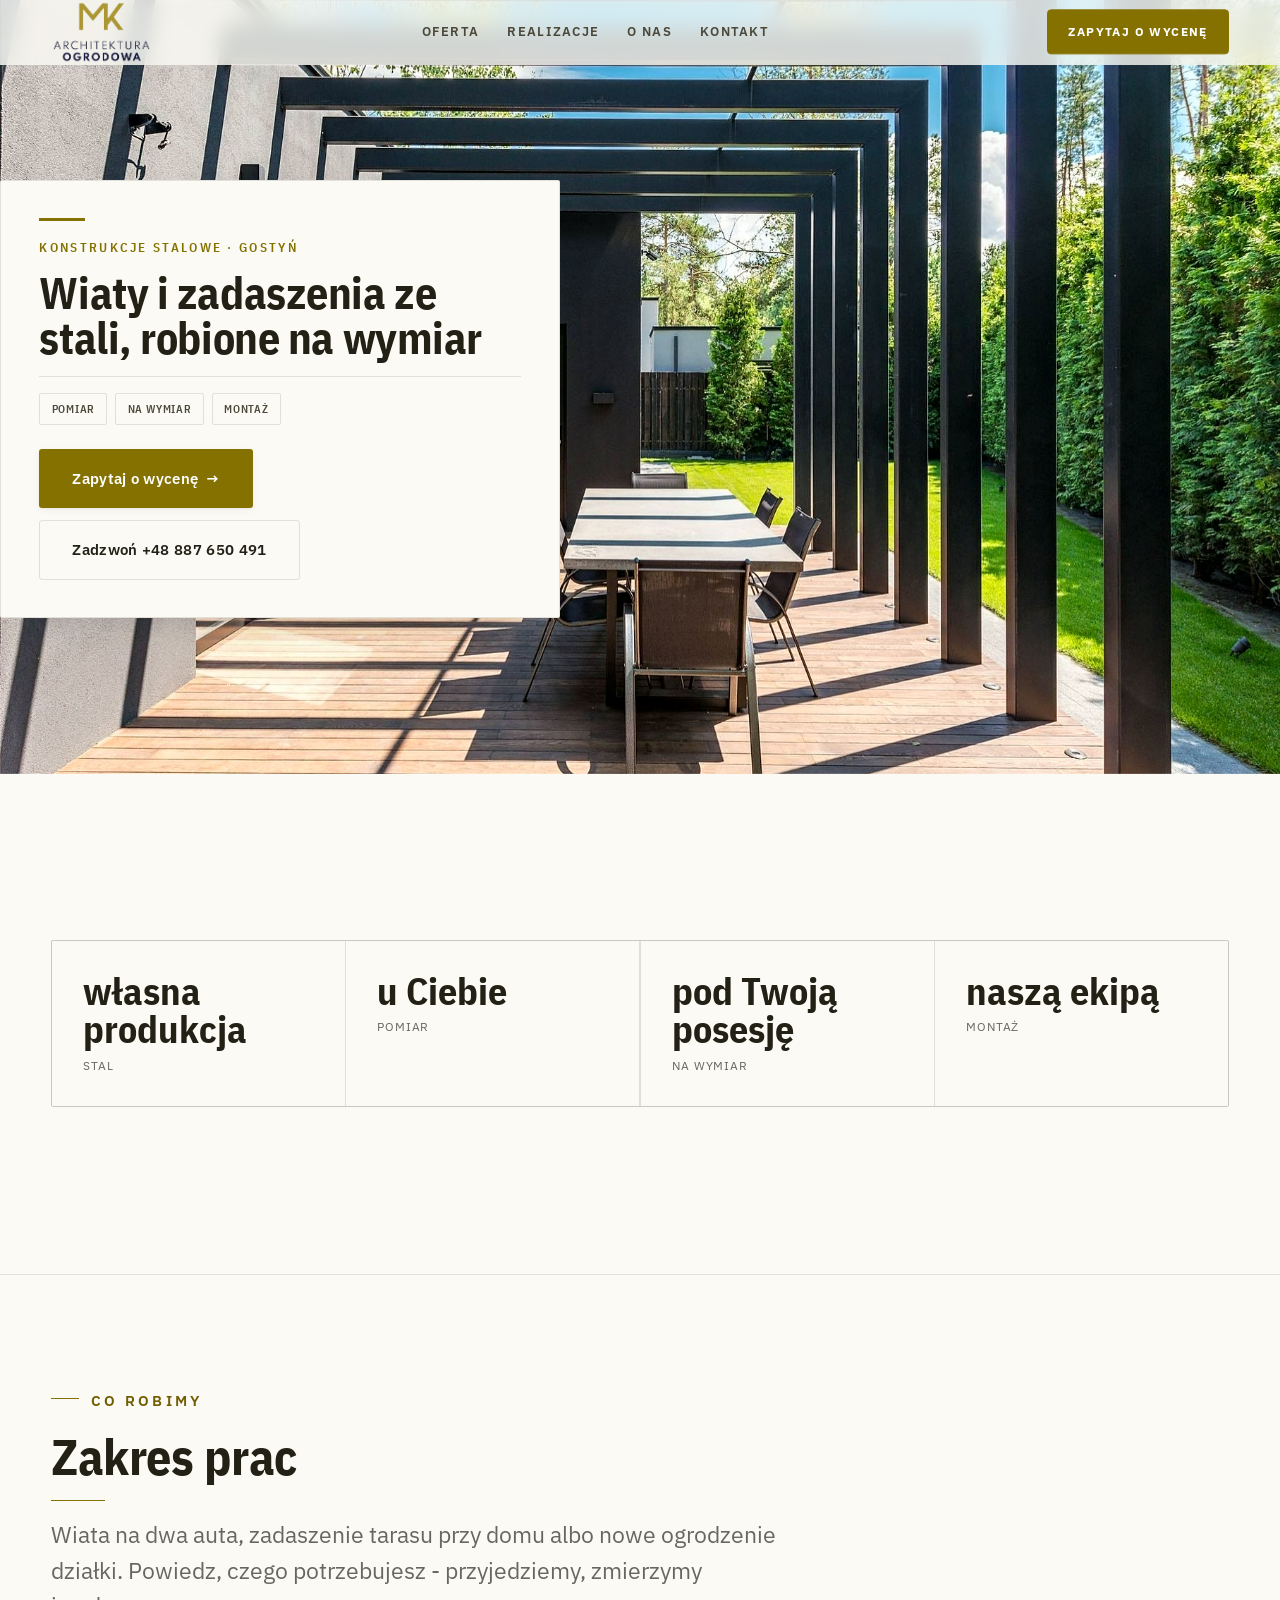
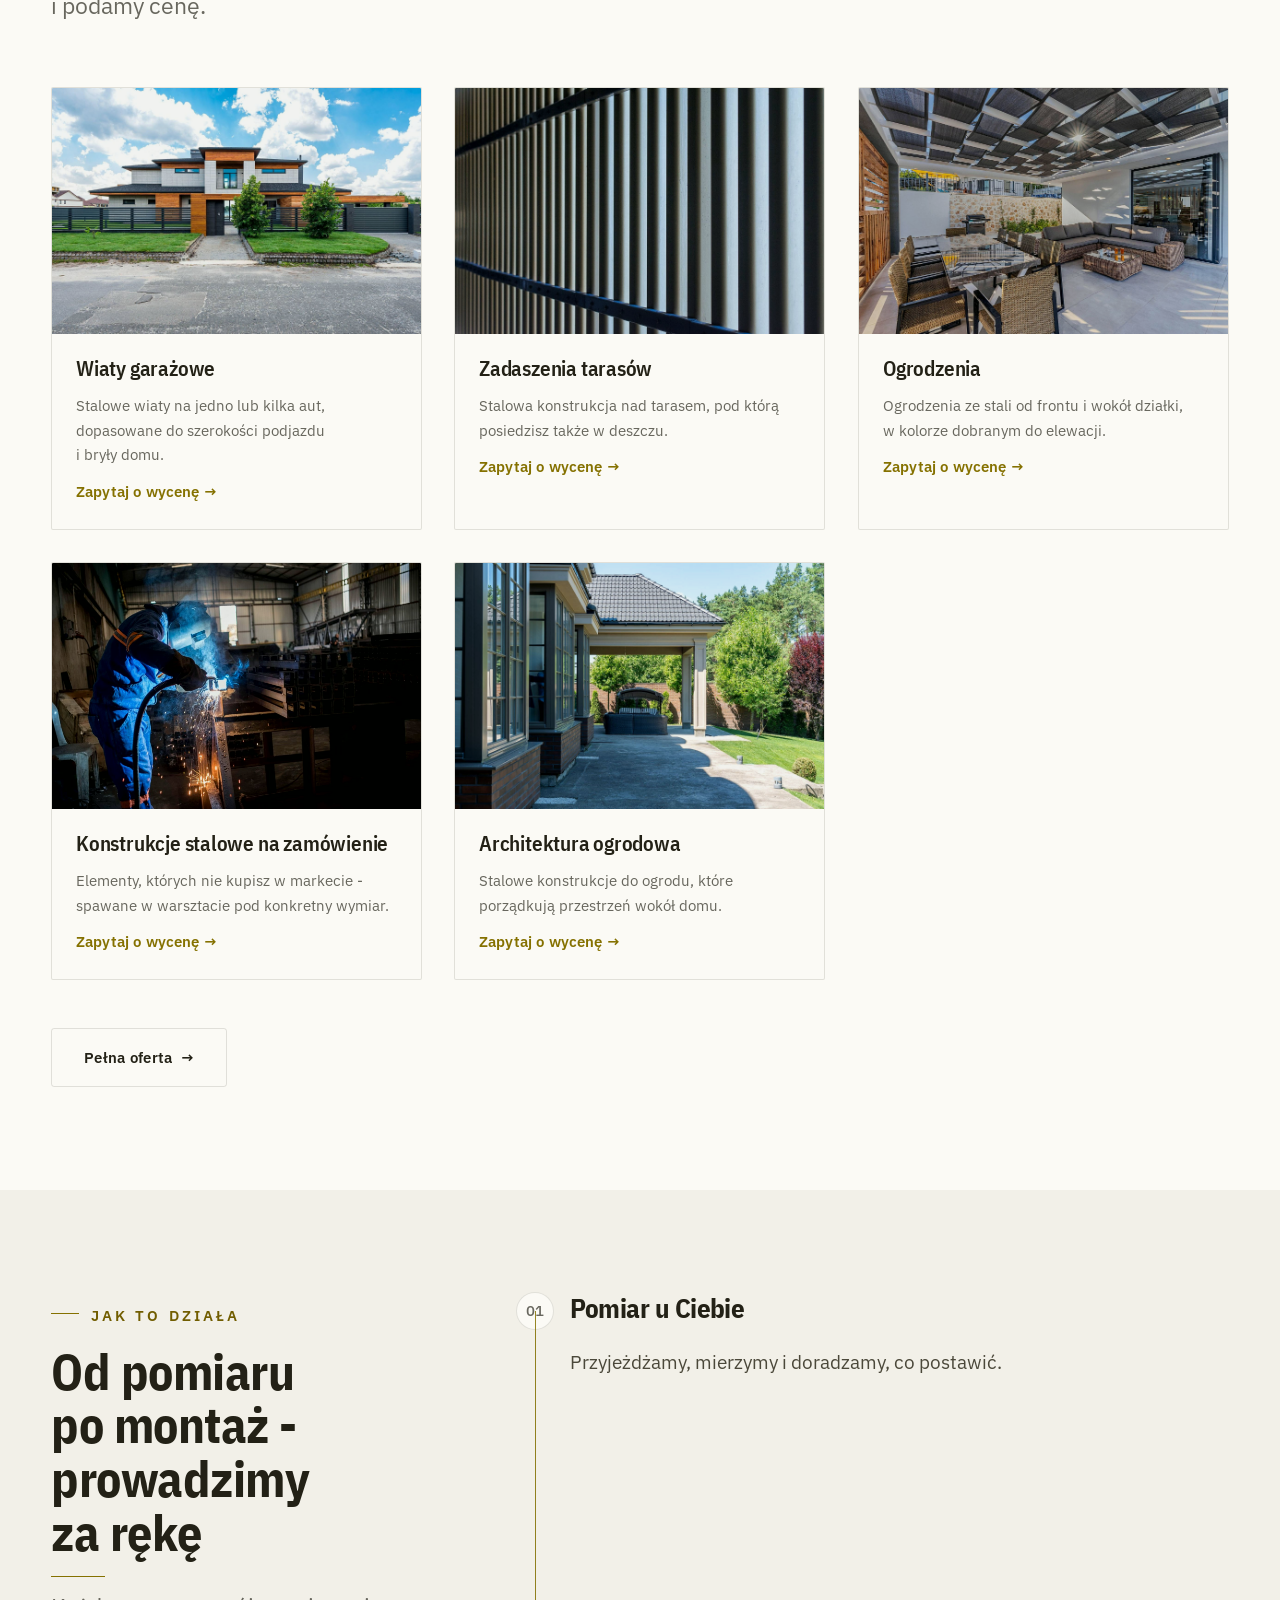
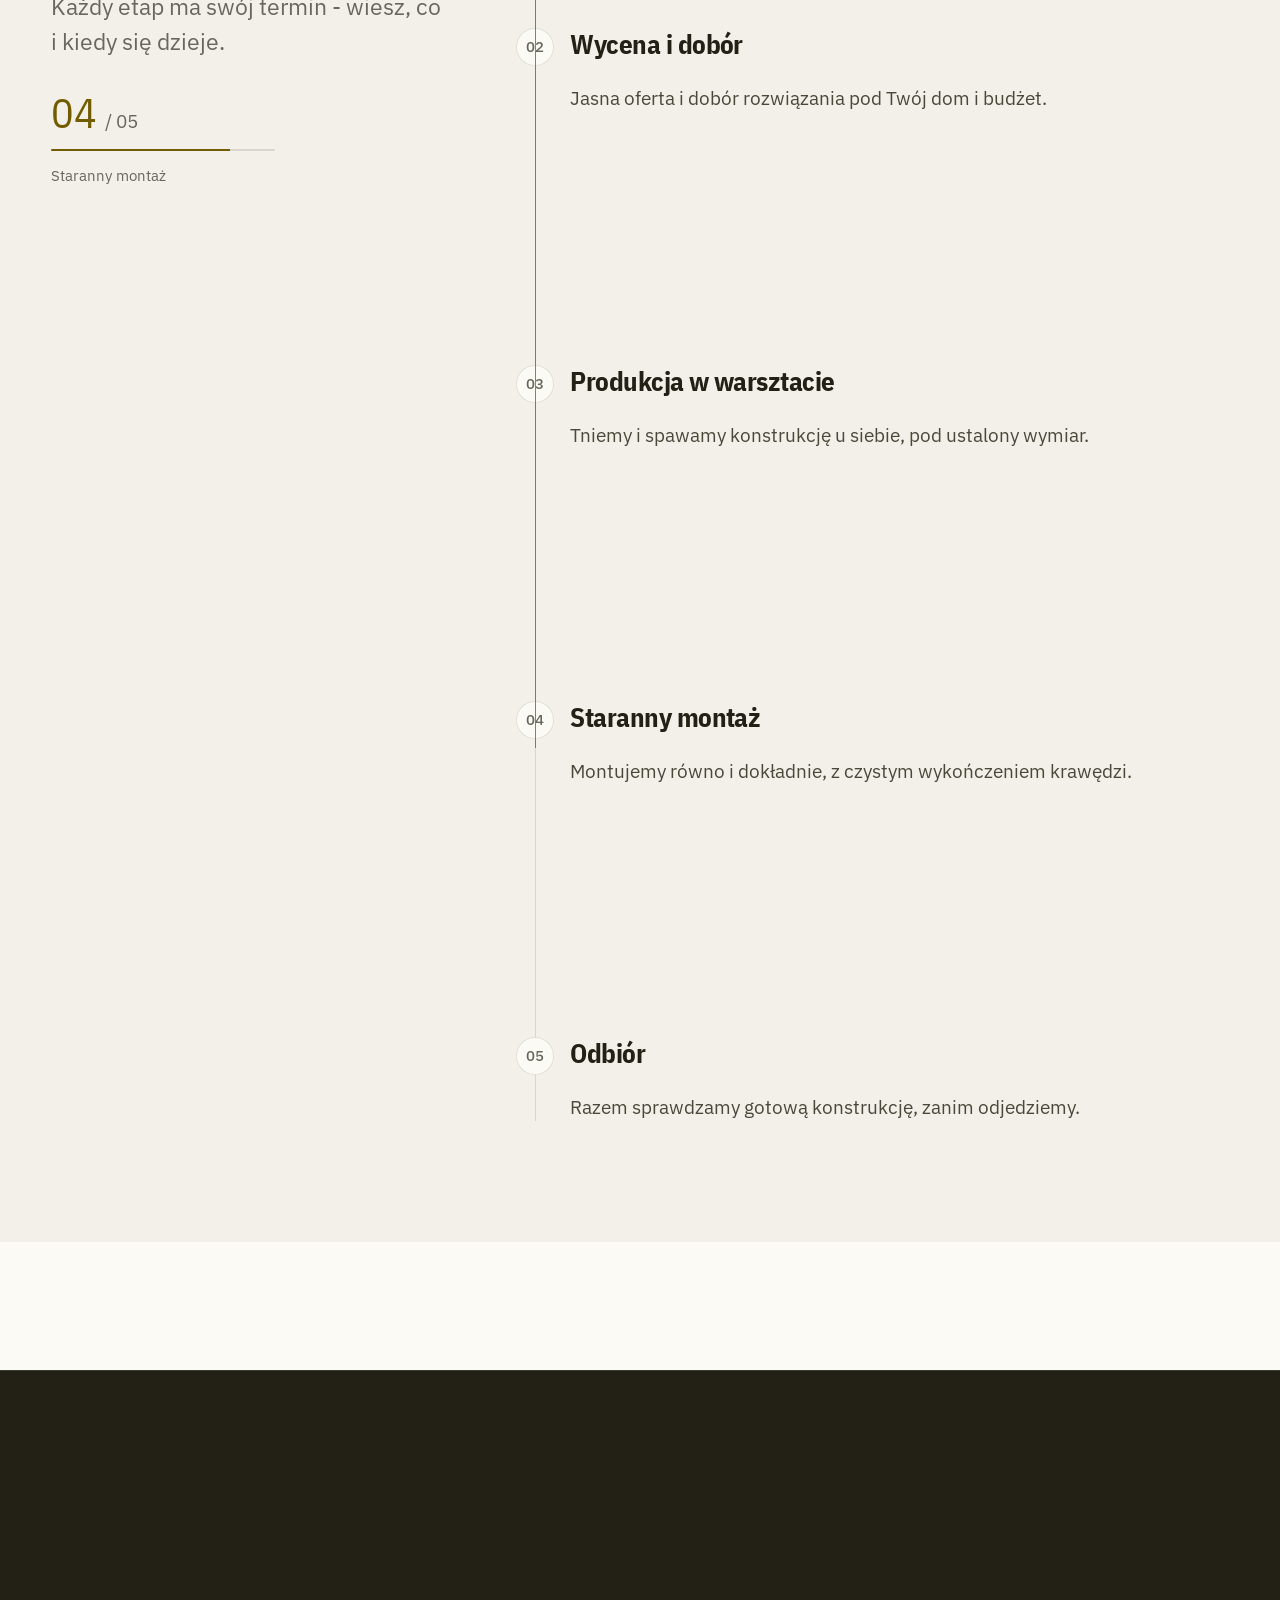
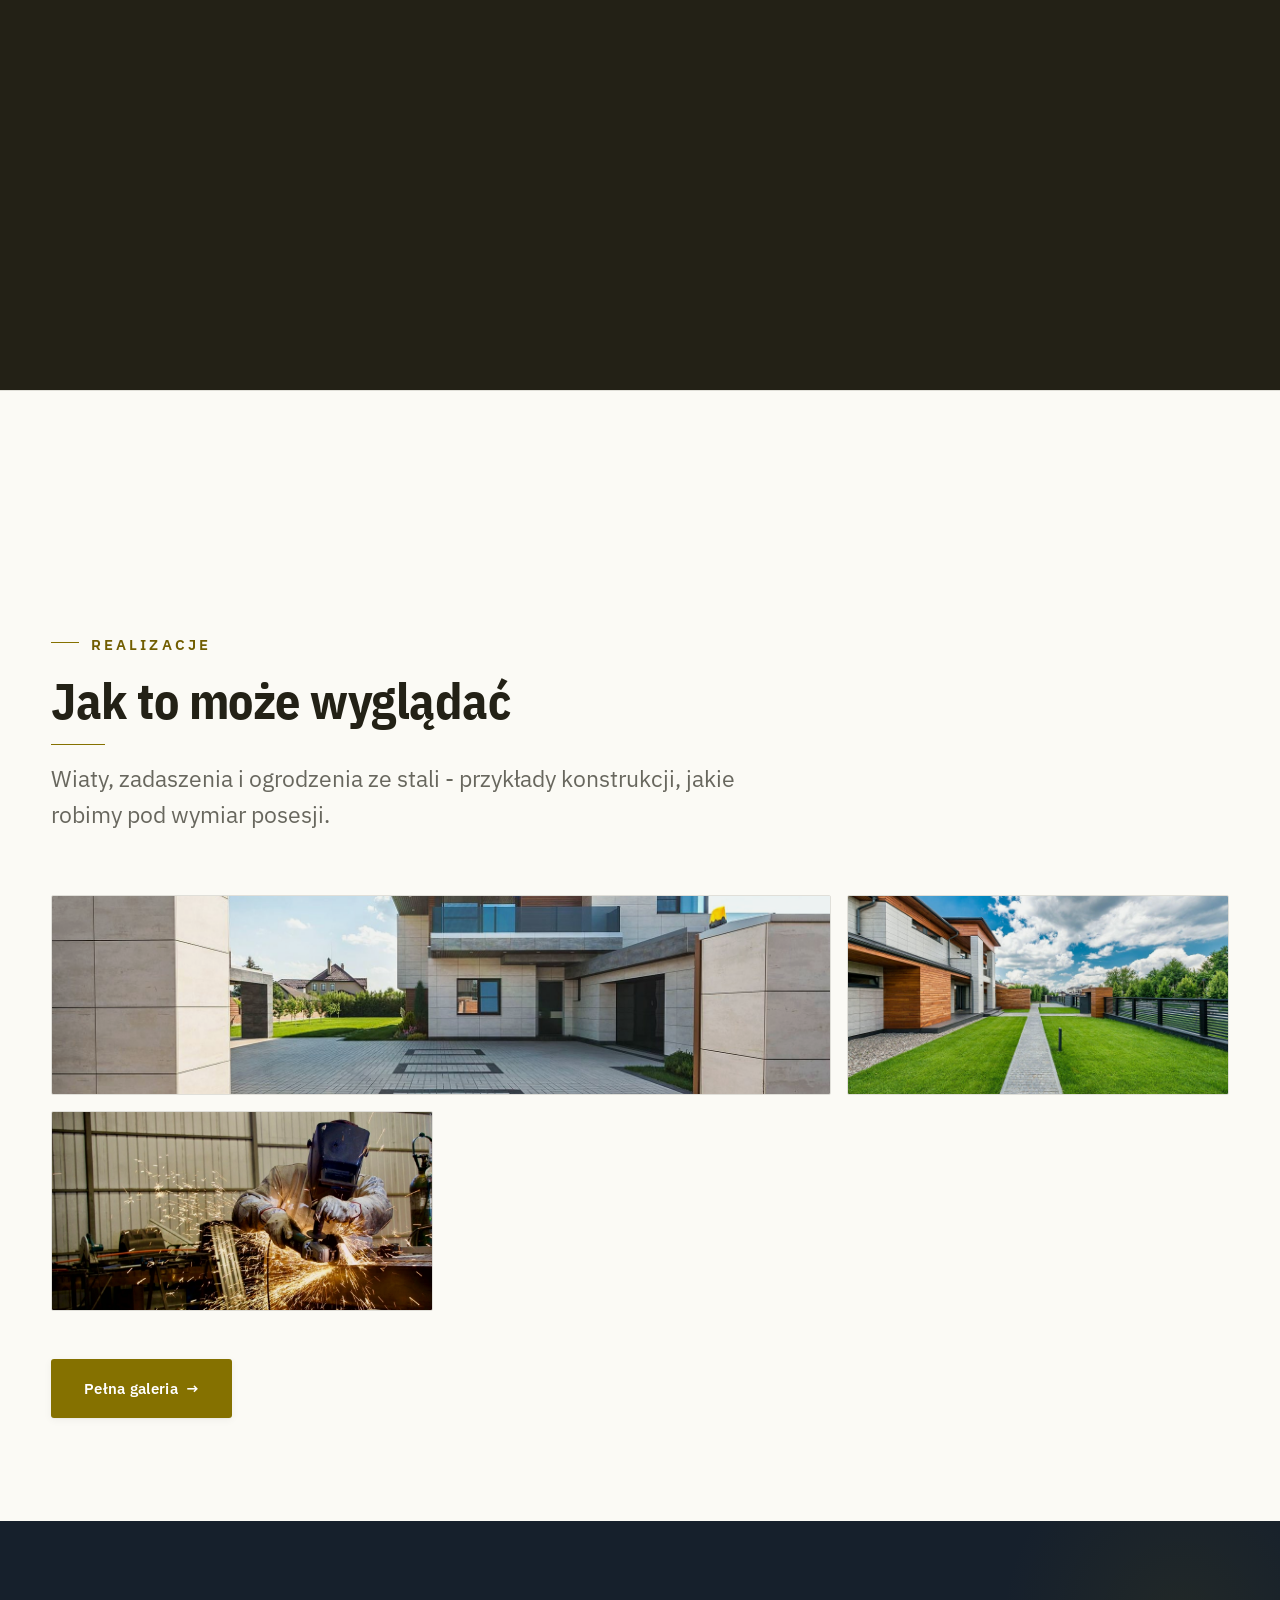
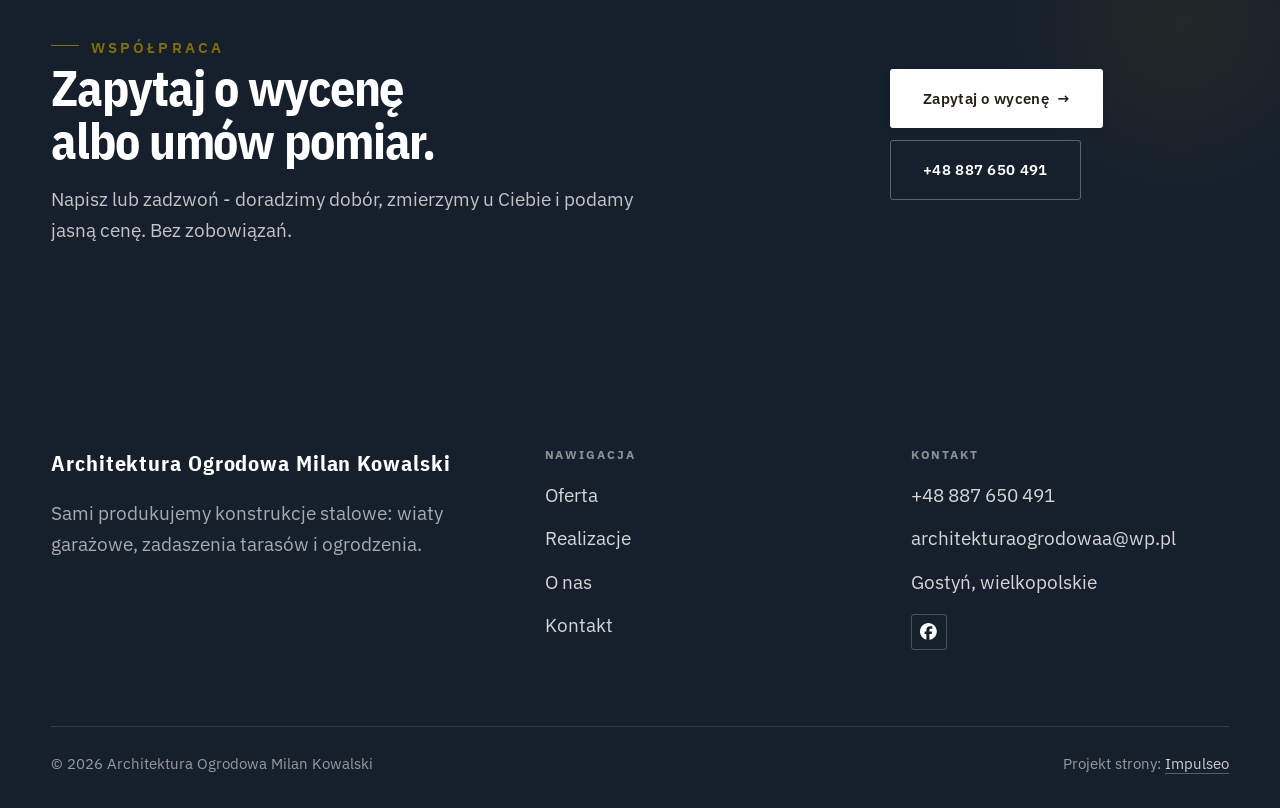
==== index.html @ ded401c3 "Strona demo: architektura-ogrodowa-milan-kowalski" ====
<!DOCTYPE html>
<html lang="pl">
<head>
<meta charset="UTF-8">
<meta name="viewport" content="width=device-width, initial-scale=1.0">
<title>Architektura Ogrodowa Milan Kowalski - wiaty garażowe, zadaszenia tarasów, ogrodzenia · Gostyń</title>
<meta name="description" content="Architektura Ogrodowa Milan Kowalski - produkcja konstrukcji stalowych: wiaty garażowe, zadaszenia tarasów i ogrodzenia. Robione na wymiar we własnym warsztacie. Gostyń i okolice.">
<link rel="canonical" href="https://kris20032.github.io/architektura-ogrodowa-milan-kowalski/">
<meta name="robots" content="noindex, nofollow">
<meta property="og:type" content="website">
<meta property="og:locale" content="pl_PL">
<meta property="og:site_name" content="Architektura Ogrodowa Milan Kowalski">
<meta property="og:title" content="Architektura Ogrodowa Milan Kowalski - wiaty garażowe, zadaszenia tarasów, ogrodzenia · Gostyń">
<meta property="og:description" content="Architektura Ogrodowa Milan Kowalski - produkcja konstrukcji stalowych: wiaty garażowe, zadaszenia tarasów i ogrodzenia. Robione na wymiar we własnym warsztacie. Gostyń i okolice.">
<meta property="og:url" content="https://kris20032.github.io/architektura-ogrodowa-milan-kowalski/">
<meta property="og:image" content="https://kris20032.github.io/architektura-ogrodowa-milan-kowalski/img/og.jpg">
<meta property="og:image:width" content="1200">
<meta property="og:image:height" content="630">
<meta name="twitter:card" content="summary_large_image">
<script type="application/ld+json">{"@context": "https://schema.org", "@type": "LocalBusiness", "name": "Architektura Ogrodowa Milan Kowalski", "url": "https://kris20032.github.io/architektura-ogrodowa-milan-kowalski/", "telephone": "+48887650491", "image": "https://kris20032.github.io/architektura-ogrodowa-milan-kowalski/img/og.jpg", "areaServed": "Gostyń", "sameAs": ["https://www.facebook.com/p/Architektura-ogrodowa-MK-zadaszenia-taras%C3%B3w-wiaty-gara%C5%BCowe-ogrodzenia-100032330966671/"]}</script>
<link rel="preconnect" href="https://fonts.googleapis.com">
<link rel="preconnect" href="https://fonts.gstatic.com" crossorigin>
<link href="https://fonts.googleapis.com/css2?family=IBM+Plex+Sans+Condensed:wght@500;600;700&family=IBM+Plex+Sans:wght@400;500;600&display=swap" rel="stylesheet">
<link rel="stylesheet" href="assets/styles.css?v=fc385e7f">
</head>
<body>

<header class="nav">
  <div class="wrap nav-inner">
    <a class="brand brand-has-logo" href="index.html"><img class="brand-logo" src="img/logo.png" alt="Architektura Ogrodowa Milan Kowalski" width="426" height="271" decoding="async"></a>
    <nav class="nav-links">
      <a href="oferta.html">Oferta</a>
      <a href="realizacje.html">Realizacje</a>
      <a href="o-nas.html">O nas</a>
      <a href="kontakt.html">Kontakt</a>
      <a href="kontakt.html" class="btn btn-accent">Zapytaj o wycenę</a>
    </nav>
    <button class="nav-toggle" aria-label="Menu"><span></span><span></span><span></span></button>
  </div>
</header>

<main>
<section class="hero-dom">
  <img class="hd-bg" src="img/hero.jpg" fetchpriority="high" data-rotate="img/g1.jpg|img/g2.jpg" alt="Architektura Ogrodowa Milan Kowalski" width="1815" height="1255">
  <div class="wrap">
    <div class="hd-panel reveal">
      <span class="hd-tick" aria-hidden="true"></span>
      <span class="hd-kicker">Konstrukcje stalowe · Gostyń</span>
      <h1 class="hd-claim">Wiaty i zadaszenia ze stali, robione na wymiar</h1>
      <ul class="hd-tags"><li>Pomiar</li><li>Na wymiar</li><li>Montaż</li></ul>
      <div class="hd-actions">
        <a href="kontakt.html" class="btn btn-accent">Zapytaj o wycenę <span class="arr">→</span></a>
        <a href="tel:+48887650491" class="btn btn-ghost">Zadzwoń +48 887 650 491</a>
      </div>
      
    </div>
  </div>
</section>
<section class="dom-statband">
  <div class="wrap">
    <div class="dom-stats">
      <div class="dom-stat reveal"><div class="ds-num">własna produkcja</div><div class="ds-lab">Stal</div></div>
      <div class="dom-stat reveal"><div class="ds-num">u Ciebie</div><div class="ds-lab">Pomiar</div></div>
      <div class="dom-stat reveal"><div class="ds-num">pod Twoją posesję</div><div class="ds-lab">Na wymiar</div></div>
      <div class="dom-stat reveal"><div class="ds-num">naszą ekipą</div><div class="ds-lab">Montaż</div></div>
    </div>
  </div>
</section>
<section class="dom-products" id="produkty">
  <div class="wrap">
    <div class="head reveal">
      <span class="eyebrow">Co robimy</span>
      <h2>Zakres prac</h2>
      <p>Wiata na dwa auta, zadaszenie tarasu przy domu albo nowe ogrodzenie działki. Powiedz, czego potrzebujesz - przyjedziemy, zmierzymy i podamy cenę.</p>
    </div>
    <div class="dom-grid">
      <article class="dom-card reveal">
        <figure class="dom-card__img"><img src="img/g3.jpg" alt="Wiaty garażowe" loading="lazy" width="1600" height="1068" decoding="async"></figure>
        <div class="dom-card__body">
          <h3 class="dom-card__name">Wiaty garażowe</h3>
          <p class="dom-card__tag">Stalowe wiaty na jedno lub kilka aut, dopasowane do szerokości podjazdu i bryły domu.</p>
          <a class="dom-card__link" href="kontakt.html">Zapytaj o wycenę <span class="arr">→</span></a>
        </div>
      </article>
      <article class="dom-card reveal">
        <figure class="dom-card__img"><img src="img/g4.jpg" alt="Zadaszenia tarasów" loading="lazy" width="1600" height="1066" decoding="async"></figure>
        <div class="dom-card__body">
          <h3 class="dom-card__name">Zadaszenia tarasów</h3>
          <p class="dom-card__tag">Stalowa konstrukcja nad tarasem, pod którą posiedzisz także w deszczu.</p>
          <a class="dom-card__link" href="kontakt.html">Zapytaj o wycenę <span class="arr">→</span></a>
        </div>
      </article>
      <article class="dom-card reveal">
        <figure class="dom-card__img"><img src="img/g5.jpg" alt="Ogrodzenia" loading="lazy" width="1600" height="1066" decoding="async"></figure>
        <div class="dom-card__body">
          <h3 class="dom-card__name">Ogrodzenia</h3>
          <p class="dom-card__tag">Ogrodzenia ze stali od frontu i wokół działki, w kolorze dobranym do elewacji.</p>
          <a class="dom-card__link" href="kontakt.html">Zapytaj o wycenę <span class="arr">→</span></a>
        </div>
      </article>
      <article class="dom-card reveal">
        <figure class="dom-card__img"><img src="img/g6.jpg" alt="Konstrukcje stalowe na zamówienie" loading="lazy" width="1520" height="966" decoding="async"></figure>
        <div class="dom-card__body">
          <h3 class="dom-card__name">Konstrukcje stalowe na zamówienie</h3>
          <p class="dom-card__tag">Elementy, których nie kupisz w markecie - spawane w warsztacie pod konkretny wymiar.</p>
          <a class="dom-card__link" href="kontakt.html">Zapytaj o wycenę <span class="arr">→</span></a>
        </div>
      </article>
      <article class="dom-card reveal">
        <figure class="dom-card__img"><img src="img/g7.jpg" alt="Architektura ogrodowa" loading="lazy" width="1600" height="1068" decoding="async"></figure>
        <div class="dom-card__body">
          <h3 class="dom-card__name">Architektura ogrodowa</h3>
          <p class="dom-card__tag">Stalowe konstrukcje do ogrodu, które porządkują przestrzeń wokół domu.</p>
          <a class="dom-card__link" href="kontakt.html">Zapytaj o wycenę <span class="arr">→</span></a>
        </div>
      </article>
    </div>
    <div style="margin-top:var(--space-7)" class="reveal"><a href="oferta.html" class="btn btn-ghost">Pełna oferta <span class="arr">→</span></a></div>
  </div>
</section>
<section class="proces proces-os dom">
  <div class="wrap proc-grid">
    <div class="proc-side">
      <div class="head reveal">
        <span class="eyebrow">Jak to działa</span>
        <h2>Od pomiaru po montaż - prowadzimy za rękę</h2>
        <p>Każdy etap ma swój termin - wiesz, co i kiedy się dzieje.</p>
      </div>
      <div class="proc-count" aria-hidden="true"><span class="pc-cur">01</span><span class="pc-all">/ 05</span></div>
      <div class="proc-bar" aria-hidden="true"><i></i></div>
      <p class="proc-now" aria-hidden="true">Pomiar u Ciebie</p>
    </div>
    <ol class="proces-line">
      <li class="reveal"><span class="pno">01</span><h3>Pomiar u Ciebie</h3><p>Przyjeżdżamy, mierzymy i doradzamy, co postawić.</p></li>
      <li class="reveal"><span class="pno">02</span><h3>Wycena i dobór</h3><p>Jasna oferta i dobór rozwiązania pod Twój dom i budżet.</p></li>
      <li class="reveal"><span class="pno">03</span><h3>Produkcja w warsztacie</h3><p>Tniemy i spawamy konstrukcję u siebie, pod ustalony wymiar.</p></li>
      <li class="reveal"><span class="pno">04</span><h3>Staranny montaż</h3><p>Montujemy równo i dokładnie, z czystym wykończeniem krawędzi.</p></li>
      <li class="reveal"><span class="pno">05</span><h3>Odbiór</h3><p>Razem sprawdzamy gotową konstrukcję, zanim odjedziemy.</p></li>
    </ol>
  </div>
</section>
<section class="stopklatka" aria-hidden="true">
  <div class="stk-bg" style="background-image:url(img/g8.jpg)"></div>
</section>
<section>
  <div class="wrap">
    <div class="head reveal">
      <span class="eyebrow">Realizacje</span>
      <h2>Jak to może wyglądać</h2>
      <p>Wiaty, zadaszenia i ogrodzenia ze stali - przykłady konstrukcji, jakie robimy pod wymiar posesji.</p>
    </div>
    <div class="gallery">
      <div class="tile t-two3 reveal"><img src="img/g9.jpg" alt="Architektura Ogrodowa Milan Kowalski" loading="lazy" width="1600" height="1068" decoding="async"></div>
      <div class="tile t-third reveal"><img src="img/g10.jpg" alt="Architektura Ogrodowa Milan Kowalski" loading="lazy" width="1600" height="1068" decoding="async"></div>
      <div class="tile t-third reveal"><img src="img/about.jpg" alt="Architektura Ogrodowa Milan Kowalski" loading="lazy" width="1210" height="976" decoding="async"></div>
    </div>
    <div style="margin-top:var(--space-7)" class="reveal"><a href="realizacje.html" class="btn btn-accent">Pełna galeria <span class="arr">→</span></a></div>
  </div>
</section>
<section class="cta">
  <div class="wrap">
    <div class="reveal">
      <span class="eyebrow">Współpraca</span>
      <h2>Zapytaj o wycenę albo umów pomiar.</h2>
      <p>Napisz lub zadzwoń - doradzimy dobór, zmierzymy u Ciebie i podamy jasną cenę. Bez zobowiązań.</p>
    </div>
    <div class="cta-actions reveal">
      <a href="kontakt.html" class="btn btn-light">Zapytaj o wycenę <span class="arr">→</span></a>
      <a href="tel:+48887650491" class="btn btn-ghost btn-ghost-cta">+48 887 650 491</a>
    </div>
  </div>
</section>
</main>

<footer>
  <div class="wrap">
    <div class="foot-grid">
      <div class="foot-brand">
        <div class="name">Architektura Ogrodowa Milan Kowalski</div>
        <p>Sami produkujemy konstrukcje stalowe: wiaty garażowe, zadaszenia tarasów i ogrodzenia.</p>
      </div>
      <div class="foot-col">
        <h4>Nawigacja</h4>
        <a href="oferta.html">Oferta</a>
        <a href="realizacje.html">Realizacje</a>
        <a href="o-nas.html">O nas</a>
        <a href="kontakt.html">Kontakt</a>
      </div>
      <div class="foot-col">
        <h4>Kontakt</h4>
        <a href="tel:+48887650491">+48 887 650 491</a>
        <a href="mailto:architekturaogrodowaa@wp.pl">architekturaogrodowaa@wp.pl</a>
        <p>Gostyń, wielkopolskie</p>
      <div class="foot-soc">
        <a class="soc" href="https://www.facebook.com/p/Architektura-ogrodowa-MK-zadaszenia-taras%C3%B3w-wiaty-gara%C5%BCowe-ogrodzenia-100032330966671/" target="_blank" rel="noopener" aria-label="Facebook - Architektura Ogrodowa Milan Kowalski"><svg viewBox="0 0 24 24" aria-hidden="true" focusable="false"><path d="M9.101 23.691v-7.98H6.627v-3.667h2.474v-1.58c0-4.085 1.848-5.978 5.858-5.978.401 0 .955.042 1.468.103a8.68 8.68 0 0 1 1.141.195v3.325a8.623 8.623 0 0 0-.653-.036 26.805 26.805 0 0 0-.733-.009c-.707 0-1.259.096-1.675.309a1.686 1.686 0 0 0-.679.622c-.258.42-.374.995-.374 1.752v1.297h3.919l-.386 2.103-.287 1.564h-3.246v8.245C19.396 23.238 24 18.179 24 12.044c0-6.627-5.373-12-12-12s-12 5.373-12 12c0 5.628 3.874 10.35 9.101 11.647Z" fill="currentColor"/></svg></a>
      </div>
      </div>
    </div>
    <div class="foot-bot">
      <span>© 2026 Architektura Ogrodowa Milan Kowalski</span>
      <span>Projekt strony: <a class="foot-credit" href="https://impulseo.pl" target="_blank" rel="noopener">Impulseo</a></span>
    </div>
  </div>
</footer>
<div class="sticky-reserve"><a class="sr-book" href="kontakt.html">Zapytaj o wycenę</a><a class="sr-call" href="tel:+48887650491" aria-label="Zadzwoń"><svg class="ico-tel" width="16" height="16" viewBox="0 0 24 24" fill="none" aria-hidden="true"><path d="M6.6 10.8a15.5 15.5 0 0 0 6.6 6.6l2.2-2.2a1 1 0 0 1 1-.24 11.4 11.4 0 0 0 3.6.58 1 1 0 0 1 1 1V20a1 1 0 0 1-1 1A17 17 0 0 1 3 4a1 1 0 0 1 1-1h3.5a1 1 0 0 1 1 1c0 1.25.2 2.46.58 3.6a1 1 0 0 1-.25 1l-2.23 2.2Z" fill="currentColor"/></svg></a></div>
<div class="demo-wazne" data-do="2026-11-03" data-cykl="3" hidden><svg class="dw-ico" width="13" height="13" viewBox="0 0 24 24" fill="none" aria-hidden="true"><circle cx="12" cy="12" r="8.6" stroke="currentColor" stroke-width="1.8"/><path d="M12 7.2V12l3.3 2" stroke="currentColor" stroke-width="1.8" stroke-linecap="round"/></svg><span class="dw-txt"></span></div>

<script src="assets/main.js"></script>
</body>
</html>
---- assets/styles.css ----
/* ============================================================
   STOLBASZ — premium, architektoniczny B2B fit-out
   Jasna paleta, zero brązu. System wg premium-web-craft.
   Projekt strony: Impulseo (impulseo.pl)
   ============================================================ */

:root{
  /* PALETA — jasna, architektoniczna, chłodna */
  --paper:#F4F7FA;          /* główne tło */
  --paper-2:#E7EDF3;        /* sekcje alternatywne (chłodny jasny szary) */
  --paper-3:#E7EDF3;        /* delikatne wypełnienia */
  --ink:#16202C;            /* tekst główny — chłodny grafit */
  --ink-soft:#3A4654;       /* nagłówki drugorzędne */
  --muted:#5C6672;          /* tekst poboczny */
  --line:rgba(22,32,44,.12);/* hairline */
  --accent:#235E96;         /* stonowany petrol-slate — jedyny akcent */
  --accent-d:#1A4A78;
  --accent-soft:rgba(35,94,150,.10);
  --dark:#16202C;           /* sekcje ciemne (stopka/CTA) */

  /* HOVER ZDJĘĆ — JEDEN standard dla całego silnika (decyzja K. 04.08.2026, artefakt z wariantami).
     AKTUALNE (K.+Szymon 09.08.2026, wybór z artefaktu 6 wariantów): zoom 1.05 przy 1.4s -
     przy tak długim czasie mocniejszy kadr NIE skacze, tylko „oddycha". Poprzedni standard
     (1.02 / .55s z 04.08) odbierany jako dynamiczny i szybki.
     Spoczynek lekko przygaszony, ale TYLKO tam, gdzie jest mysz (@media hover:hover) —
     na telefonie zdjęcia zostają w pełnej jasności. */
  --img-zoom:1.05;                   /* K.+Szymon 09.08: wariant F z artefaktu porównawczego */
  --img-rest:brightness(.95) saturate(.99);
  --img-hot:brightness(1.06) saturate(1.05);
  --img-dur:1.4s;                    /* K.+Szymon 09.08 (wariant F): powoli = elegancko */
  --img-ease:cubic-bezier(.16,.84,.44,1);  /* miękki ogon, efekt „oddychania" */

  /* ODSTĘPY — skala 4/8 */
  --space-1:4px; --space-2:8px; --space-3:12px; --space-4:16px; --space-5:24px;
  --space-6:32px; --space-7:48px; --space-8:64px; --space-9:96px; --space-10:128px;

  /* TYPOGRAFIA — fluid clamp() (skala podbita 16.07.2026: większe, czytelniejsze litery — uwaga Adama) */
  --text-sm:clamp(.9rem,.87rem + .12vw,1rem);
  --text-base:clamp(1.08rem,1.04rem + .18vw,1.2rem);
  --text-lg:clamp(1.24rem,1.15rem + .34vw,1.44rem);
  --text-h3:clamp(1.34rem,1.22rem + .55vw,1.66rem);
  --text-h2:clamp(2.1rem,1.66rem + 2.1vw,3.1rem);
  --text-h1:clamp(2.9rem,2.1rem + 4vw,5.1rem);

  /* PROMIENIE — architektoniczne, raczej ostre */
  --r-sm:3px; --r-md:6px; --r-lg:10px;

  /* RUCH */
  --ease:cubic-bezier(.25,.46,.45,.94); --dur:.24s;

  /* CIENIE — miękkie, warstwowe */
  --sh-sm:0 1px 2px rgba(16,24,32,.04), 0 2px 8px rgba(16,24,32,.05);
  --sh-md:0 2px 6px rgba(16,24,32,.05), 0 12px 28px -8px rgba(16,24,32,.12);
  --sh-lg:0 6px 14px rgba(16,24,32,.07), 0 26px 56px -18px rgba(16,24,32,.22);

  --hairline:1px solid var(--line);

  --font-display:'IBM Plex Sans Condensed','IBM Plex Sans',sans-serif;
  --font-body:'IBM Plex Sans',sans-serif;
}

*{box-sizing:border-box;margin:0;padding:0}
html{scroll-behavior:smooth}
body{
  font-family:var(--font-body);
  font-size:var(--text-base);
  line-height:1.65;
  color:var(--ink);
  background:var(--paper);
  -webkit-font-smoothing:antialiased;
  text-rendering:optimizeLegibility;
}
img{max-width:100%;height:auto;display:block}  /* height:auto = width/height z atrybutów trzyma proporcje (TOP#12) */
a{color:inherit;text-decoration:none}

.wrap{width:min(92%,1180px);margin-inline:auto}
section{padding-block:clamp(52px,6.5vw,96px)}

h1,h2,h3{font-family:var(--font-display);font-weight:700;line-height:1.08;letter-spacing:-.02em;color:var(--ink)}
h1{font-size:var(--text-h1);letter-spacing:-.035em}
h2{font-size:var(--text-h2);letter-spacing:-.025em}
h3{font-size:var(--text-h3)}
/* MIARA — długość wiersza. WCAG 2.2 SC 1.4.8: max 80 znaków; Butterick: 45–90.
   68ch daje realnie 72–78 znaków polskiego tekstu, czyli z zapasem pod granicą.
   Wcześniej limit miał TYLKO <p> — <li>, <blockquote> i <dd> nie miały żadnego,
   i to jedyny powód, dla którego 23 bloki na dwóch oddanych stronach jadą po
   83–106 znaków w wierszu (pomiar 07.08.2026, bramka `miara`).
   ⚠️ Listy i definicje ograniczamy TYLKO bez klasy: `ul`/`ol` z klasą to u nas
   układ (siatki kafli, menu), a nie tekst ciągły — tam miarę wyznacza układ. */
/* 60ch, nie 68ch (K. 10.08): po zmianie fontów na węższe kroje (DM Sans i spółka)
   w 68ch mieściło się ~90 znaków - bramka pikselowa słusznie zgłaszała przekroczenie
   granicy 80. Pomiar na żywej przeglądarce: 60ch = 90 znaków, 53ch = ~78 znaków, czyli normę WCAG 1.4.8. */
:root{ --miara:53ch }
p{max-width:min(100%,var(--miara))}
blockquote,
ul:not([class])>li, ol:not([class])>li,
dl:not([class])>dd{max-width:min(100%,var(--miara))}

/* ⚠️ Świadomie BEZ wyjątku `.tile p,.card p,.svc p{max-width:none}`, choć nasuwa się sam:
   te akapity BYŁY już ograniczone (stare `p{max-width:65ch}`), więc „wyjątek" nie odblokowałby
   niczego nowego — tylko ROZLUŹNIŁ stan sprzed zmiany na wszystkich demach naraz.
   `figcaption` żadna z reguł wyżej nie dotyczy, więc też nie potrzebuje zwolnienia. */

/* ŁAMANIE. `balance` wyrównuje długości wierszy w nagłówku, `pretty` pilnuje ostatniego
   wiersza akapitu, żeby nie został w nim jeden wyraz. Obsługiwane od Chrome 117 /
   Safari 17.5; starsze przeglądarki po prostu ignorują tę własność.
   `text-wrap:pretty` nie występowało dotąd ANI RAZ w silniku ani w repo klientów. */
h1,h2,h3,.lead,.lede{text-wrap:balance}
p,li,blockquote,dd{text-wrap:pretty}

.eyebrow{
  font-family:var(--font-body);
  font-size:var(--text-sm);
  font-weight:600;
  letter-spacing:.18em;
  text-transform:uppercase;
  color:var(--accent);
  display:inline-flex;align-items:center;gap:var(--space-3);
}
/* flex:none + margin-top = kreska trzyma się PIERWSZEJ linii. Wcześniej align-items:center
   centrowało ją względem całego bloku i przy zawinięciu (długi kicker typu
   „…WNĘTRZ · LESZNO · OD 2019") druga linia lądowała z brzydkim wcięciem. */
.eyebrow{align-items:flex-start}
.eyebrow>*,.eyebrow{text-wrap:balance}   /* dlugi kicker lamal sie na sierote typu samo „2019" w drugiej linii */
.eyebrow::before{content:"";width:28px;height:1px;background:var(--accent);display:inline-block;flex:none;margin-top:.62em}

.muted{color:var(--muted)}
.lead{font-size:var(--text-lg);line-height:1.55;color:var(--ink-soft);max-width:50ch}

/* ---------- BUTTONS ---------- */
.btn{
  display:inline-flex;align-items:center;gap:var(--space-2);
  font-weight:600;font-size:var(--text-sm);letter-spacing:.02em;
  padding:var(--space-4) var(--space-6);
  border-radius:var(--r-sm);
  transition:transform var(--dur) var(--ease),box-shadow var(--dur) var(--ease),background var(--dur) var(--ease);
  cursor:pointer;border:1px solid transparent;
}
.btn-accent{background:var(--accent);color:#fff;box-shadow:var(--sh-sm)}
.btn-accent:hover{background:var(--accent-d);transform:translateY(-2px);box-shadow:var(--sh-md)}
.btn-accent:active{transform:translateY(0);box-shadow:var(--sh-sm)}
.btn-ghost{background:transparent;color:var(--ink);border-color:var(--line)}
.btn-ghost:hover{border-color:var(--accent);color:var(--accent);transform:translateY(-2px)}
.btn-light{background:#fff;color:var(--ink);box-shadow:var(--sh-sm)}
.btn-light:hover{transform:translateY(-2px);box-shadow:var(--sh-md)}
.btn .arr{transition:transform var(--dur) var(--ease)}
.btn:hover .arr{transform:translateX(4px)}

/* ---------- NAV ---------- */
.nav{
  position:sticky;top:0;z-index:50;
  background:color-mix(in srgb,var(--paper) 88%,transparent);
  backdrop-filter:saturate(140%) blur(10px);
  border-bottom:var(--hairline);
}
.nav-inner{display:flex;align-items:center;justify-content:space-between;gap:var(--space-5);height:72px}
/* ANTY-NACHODZENIE (K. 05.08.2026): długa nazwa firmy + przycisk z pełnym numerem nie mieściły się w pasku
   i flex ściskał linki PONIŻEJ ich treści - "Kontakt" wchodził na ramkę "Zadzwoń +48 ...". Teraz ustępuje
   nazwa marki (skrót wielokropkiem), a menu i przycisk nigdy się nie kurczą ani nie zachodzą na siebie. */
.brand{display:flex;flex-direction:column;line-height:1;min-width:0;flex:0 1 auto}
.brand .name{font-family:var(--font-display);font-weight:800;font-size:1.35rem;letter-spacing:.04em;white-space:nowrap;overflow:hidden;text-overflow:ellipsis}
.brand .sub{font-size:.62rem;letter-spacing:.34em;text-transform:uppercase;color:var(--muted);margin-top:5px;white-space:nowrap;overflow:hidden;text-overflow:ellipsis}
.nav-links{display:flex;align-items:center;gap:var(--space-6);flex:0 0 auto}
.nav-links a{font-size:var(--text-sm);font-weight:500;color:var(--ink-soft);position:relative;padding-block:4px;white-space:nowrap;transition:color var(--dur) var(--ease)}
.nav-links a::after{content:"";position:absolute;left:0;bottom:0;width:0;height:1.5px;background:var(--accent);transition:width var(--dur) var(--ease)}
.nav-links a:hover,.nav-links a.active{color:var(--ink)}
.nav-links a:hover::after,.nav-links a.active::after{width:100%}
.nav-links .btn{padding:var(--space-2) var(--space-5)}
/* przyciski w nav: właściwy kolor (przebij .nav-links a) + bez podkreślenia */
.nav-links a.btn-accent{color:#fff}
.nav-links a.btn-ghost,.nav-links a.btn-light{color:var(--ink)}
/* CTA w pasku: NIE podkreślenie spod linków menu, ale ten sam przelatujący błysk,
   co na wszystkich innych przyciskach (zgłoszenie K. 13.08.2026 - „na hero jest efekt
   światła przechodzącego przez przycisk, na navbarze go nie ma, a mają być identyczne").
   Reguła `.nav-links a::after` jest silniejsza od `.btn::after`, więc trzeba jej
   geometrię wyzerować i wpisać połysk z nazwy - samo `display:none` gasiło efekt. */
.nav-links a.btn::after{
  display:block;content:"";position:absolute;inset:0;z-index:-1;pointer-events:none;
  width:auto;height:auto;border-radius:inherit;   /* kasuje geometrię podkreślenia (width:0;height:1.5px) */
  background:linear-gradient(100deg,transparent 32%,rgba(255,255,255,.20) 50%,transparent 68%);
  translate:-120% 0}
@media (prefers-reduced-motion:no-preference){
  .nav-links a.btn:hover::after{translate:120% 0;transition:translate .75s var(--mt-ease,cubic-bezier(.16,.84,.44,1))}
}
.nav-toggle{display:none;background:none;border:none;cursor:pointer;flex-direction:column;gap:5px;padding:8px}
.nav-toggle span{width:24px;height:2px;background:var(--ink);transition:var(--dur)}
/* Ciasny zakres MIĘDZY menu mobilnym a pełnym pulpitem: zbijamy odstępy i nazwę marki,
   żeby wszystko zmieściło się naturalnie, zanim w ogóle dojdzie do skracania wielokropkiem. */
@media(max-width:1280px) and (min-width:921px){
  .nav-links{gap:var(--space-4)}
  .nav-links .btn{padding:var(--space-2) var(--space-4)}
  .brand .name{font-size:1.15rem}
}

/* ---------- HERO (split) ---------- */
.hero{position:relative;overflow:hidden;border-bottom:var(--hairline)}
.hero-grid{display:grid;grid-template-columns:1.05fr .95fr;gap:clamp(24px,4vw,60px);align-items:center;
  padding-block:clamp(36px,4.5vw,64px)}
.hero-copy .eyebrow{margin-bottom:var(--space-5)}
.hero-copy h1{margin-bottom:var(--space-5)}
.hero-copy .lead{margin-bottom:var(--space-7)}
.hero-actions{display:flex;flex-wrap:wrap;gap:var(--space-4)}
.hero-art{position:relative;aspect-ratio:4/3;border-radius:var(--r-lg);overflow:hidden;box-shadow:var(--sh-lg)}
.hero-art img{width:100%;height:100%;object-fit:cover}
.hero-art::after{content:"";position:absolute;inset:0;background:linear-gradient(180deg,transparent 55%,rgba(18,24,28,.28))}
.hero-badge{position:absolute;left:var(--space-5);bottom:var(--space-5);z-index:2;
  background:rgba(252,252,251,.94);backdrop-filter:blur(4px);
  border-radius:var(--r-md);padding:var(--space-4) var(--space-5);box-shadow:var(--sh-md);max-width:78%}
.hero-badge strong{display:block;font-family:var(--font-display);font-size:1rem;letter-spacing:-.01em}
.hero-badge span{font-size:var(--text-sm);color:var(--muted)}

/* ---------- HERO duży / kinowy (strona główna) ---------- */
.hero-cine{position:relative;min-height:clamp(560px,82vh,840px);min-height:clamp(560px,82svh,840px);display:flex;align-items:center;overflow:hidden;border-bottom:var(--hairline)}
.hero-cine>img{position:absolute;inset:0;width:100%;height:100%;object-fit:cover;z-index:0}
.hero-cine::after{content:"";position:absolute;inset:0;z-index:1;
  background:linear-gradient(95deg,rgba(13,18,23,.86) 0%,rgba(13,18,23,.64) 32%,rgba(13,18,23,.24) 62%,rgba(13,18,23,.04) 100%)}
.hero-cine .wrap{position:relative;z-index:2;padding-block:var(--space-8)}
.hero-cine .hero-copy{max-width:660px}
.hero-cine .eyebrow{color:#fff;margin-bottom:var(--space-5)}
.hero-cine .eyebrow::before{background:#fff}
.hero-cine h1{color:#fff;margin-bottom:var(--space-5);font-size:clamp(2.9rem,2rem + 4.4vw,5.2rem);text-wrap:balance}
.hero-cine .lead{color:rgba(255,255,255,.92);max-width:48ch;margin-bottom:var(--space-7)}
.hero-cine .hero-actions{display:flex;flex-wrap:wrap;gap:var(--space-4)}
/* NISKIE OKNO (laptop z dokiem i paskami przeglądarki ma ~700-780 px wysokości widoku):
   H1 do 5.2rem + długi lead nie mieściły się i przyciski wypadały POD krawędź ekranu -
   klient widział stronę bez ani jednego CTA. Skalujemy w dół, zamiast przycinać treść. */
@media(min-width:821px) and (max-height:820px){
  .hero-cine{min-height:clamp(520px,94svh,780px)}
  .hero-cine .wrap{padding-block:var(--space-6)}
  .hero-cine h1{font-size:clamp(2.2rem,1.5rem + 2.6vw,3.6rem);margin-bottom:var(--space-4)}
  .hero-cine .eyebrow{margin-bottom:var(--space-4)}
  .hero-cine .lead{margin-bottom:var(--space-5);max-width:44ch}
}
@media(max-width:680px){
  .hero-cine{min-height:clamp(520px,76vh,640px);min-height:clamp(520px,76svh,640px);align-items:flex-end}
  .hero-cine::after{background:linear-gradient(0deg,rgba(13,18,23,.9) 6%,rgba(13,18,23,.45) 55%,rgba(13,18,23,.25) 100%)}
  .hero-cine .wrap{padding-bottom:var(--space-9)}
  /* TELEFON (~90% oglądających): lead potrafił zająć 8 linii i zepchnąć CTA poza pierwszy ekran.
     Zwężamy interlinię i skalę - treści nie ucinamy, bo to ona sprzedaje. */
  .hero-cine .lead{font-size:.98rem;line-height:1.5;margin-bottom:var(--space-5)}
  .hero-cine .eyebrow{font-size:.72rem;letter-spacing:.13em;margin-bottom:var(--space-4)}
  .hero-cine .eyebrow::before{width:20px}
  .hero-cine h1{margin-bottom:var(--space-4)}
}

/* full-bleed hero variant (podstrony) */
.pagehead{position:relative;min-height:46vh;min-height:46svh;display:flex;align-items:flex-end;overflow:hidden;border-bottom:var(--hairline)}
.pagehead img{position:absolute;inset:0;width:100%;height:100%;object-fit:cover}
/* 10.08.2026 (decyzja K.): mocniejsze przyciemnienie + cień pod tekstem. Bramka mierzyła na
   nagłówkach podstron 3,38-3,43:1 przy wymaganych 4,5 — jasne zdjęcie (hala, śnieg, niebo)
   podchodziło pod biały tekst. Zdjęcia klientów są różne, więc kontrast musi dawać WARSTWA,
   a nie szczęśliwy dobór kadru. */
.pagehead::after{content:"";position:absolute;inset:0;background:linear-gradient(180deg,rgba(18,24,28,.40),rgba(18,24,28,.76))}
.pagehead .wrap{position:relative;z-index:2;padding-block:var(--space-9);color:#fff}
.pagehead h1{color:#fff;max-width:18ch;text-shadow:0 2px 16px rgba(0,0,0,.55)}
.pagehead .eyebrow{color:#fff}
.pagehead .eyebrow::before{background:#fff}
.pagehead p{color:rgba(255,255,255,.92);margin-top:var(--space-4);max-width:54ch;text-shadow:0 1px 12px rgba(0,0,0,.5)}

/* ---------- STRIP (pasek skrótów / liczby) ---------- */
.strip{background:var(--dark);color:#fff}
/* PASEK HASEŁ — standard 04.08.2026 (decyzja K.): 5 haseł w JEDNYM rzędzie, tekst WYŚRODKOWANY,
   węższe marginesy boczne niż reszta strony (pasek ma iść szerzej), równe wysokości kolumn. */
.strip .wrap{width:min(96%,1440px);display:grid;grid-template-columns:repeat(5,1fr);
  gap:var(--space-5);padding-block:var(--space-7);align-items:stretch}
.strip .item .k{font-family:var(--font-display);font-size:clamp(1.05rem,.82rem + .85vw,1.55rem);
  font-weight:800;letter-spacing:-.02em;color:#fff;line-height:1.18;text-wrap:balance}
.strip .item .v{font-size:var(--text-sm);color:rgba(255,255,255,.66);margin-top:var(--space-2);line-height:1.4}
.strip .item{border-left:2px solid var(--accent);padding-inline:var(--space-4);
  text-align:center;display:flex;flex-direction:column;justify-content:center}
/* liczba kolumn = liczba haseł, żeby ostatnie nie zostawało samo w drugim rzędzie.
   Klasę n-N nadaje multipage.py; domyślnie (bez klasy) pasek jest 5-kolumnowy. */
.strip.n-2 .wrap{grid-template-columns:repeat(2,1fr)}
.strip.n-3 .wrap{grid-template-columns:repeat(3,1fr)}
.strip.n-4 .wrap{grid-template-columns:repeat(4,1fr);gap:var(--space-6)}
.strip.n-4 .item .k{font-size:clamp(1.3rem,1rem + 1.1vw,2rem)}
.strip.n-6 .wrap{grid-template-columns:repeat(6,1fr);gap:var(--space-4)}
.strip.n-6 .item .k{font-size:clamp(.98rem,.8rem + .7vw,1.35rem)}
/* równe łamanie: zamiast "długa linia + jedno słowo" obie linie zbliżonej długości */
.strip .item .k{text-wrap:balance}

/* ---------- SECTION HEAD ---------- */
.head{max-width:48rem;margin-bottom:var(--space-8)}
.head.center{margin-inline:auto;text-align:center}
.head .eyebrow{margin-bottom:var(--space-4)}
.head h2{margin-bottom:var(--space-4)}
.head p{color:var(--muted);font-size:var(--text-lg);line-height:1.55}
.head.center p{margin-inline:auto}

/* ---------- INTRO SPLIT ---------- */
.split{display:grid;grid-template-columns:.92fr 1.08fr;gap:clamp(28px,5vw,80px);align-items:center}
.split.rev{grid-template-columns:1.08fr .92fr}
.split.rev .split-art{order:-1}
.split-art{position:relative;aspect-ratio:5/4;border-radius:var(--r-lg);overflow:hidden;box-shadow:var(--sh-lg)}
.split-art img{width:100%;height:100%;object-fit:cover}
.split-copy h2{margin-bottom:var(--space-5)}
.split-copy p+p{margin-top:var(--space-4)}
.split-copy .btn{margin-top:var(--space-6)}

/* ---------- SERVICES (zakres) ---------- */
.svc-grid{display:grid;grid-template-columns:repeat(auto-fit,minmax(280px,1fr));gap:var(--space-5)}
.svc{background:#fff;border:var(--hairline);border-radius:var(--r-md);padding:var(--space-7) var(--space-6);
  transition:transform var(--dur) var(--ease),box-shadow var(--dur) var(--ease),border-color var(--dur) var(--ease);
  position:relative;overflow:hidden}
.svc::before{content:"";position:absolute;left:0;top:0;width:3px;height:0;background:var(--accent);transition:height var(--dur) var(--ease)}
.svc:hover{transform:translateY(-4px);box-shadow:var(--sh-md);border-color:transparent}
.svc:hover::before{height:100%}
.svc .ic{font-family:var(--font-display);font-size:.8rem;font-weight:700;letter-spacing:.12em;color:var(--accent);margin-bottom:var(--space-4)}
.svc h3{margin-bottom:var(--space-3);font-size:1.22rem}
.svc p{color:var(--muted);font-size:var(--text-base);line-height:1.6}

/* big detailed service rows */
.svc-row{display:grid;grid-template-columns:.8fr 1.2fr;gap:clamp(20px,4vw,60px);align-items:center;padding-block:var(--space-8)}
.svc-row+.svc-row{border-top:var(--hairline)}
.svc-row.rev{grid-template-columns:1.2fr .8fr}
/* Naprzemienny układ wierszy oferty: co drugi wiersz ma zdjęcie po PRAWEJ.
   Było `order:-1` — martwy kod, bo zdjęcie i tak jest pierwszym dzieckiem w HTML,
   więc wszystkie wiersze wyglądały identycznie (zdjęcie zawsze z lewej), a `rev`
   zmieniało tylko szerokość kolumn. Znalezione 29.07.2026 przy różnicowaniu kierunków
   animacji (pomiar pozycji: art.mid 390/502 przy row.mid 756 — zawsze lewa strona). */
.svc-row.rev .svc-row-art{order:2}
.svc-row-art{aspect-ratio:4/3;border-radius:var(--r-md);overflow:hidden;box-shadow:var(--sh-md)}
.svc-row-art img{width:100%;height:100%;object-fit:cover}
.svc-row h3{font-size:1.5rem;margin-bottom:var(--space-4)}
.svc-row .num{font-family:var(--font-display);font-size:.85rem;font-weight:700;letter-spacing:.14em;color:var(--accent);display:block;margin-bottom:var(--space-3)}
.svc-row ul{list-style:none;margin-top:var(--space-4);display:flex;flex-direction:column;gap:var(--space-2)}
.svc-row li{position:relative;padding-left:var(--space-5);color:var(--muted);font-size:var(--text-base)}
.svc-row li::before{content:"";position:absolute;left:0;top:.62em;width:8px;height:1px;background:var(--accent)}

/* ---------- GALLERY (realizacje) ---------- */
.gallery{display:grid;grid-template-columns:repeat(12,1fr);gap:var(--space-4);grid-auto-rows:200px}
/* GALERIA MASONRY — pionowe zdjęcia (portrety beauty/wellness) bez przycinania: kolumny, height auto */
.gallery-masonry{column-count:3;column-gap:var(--space-4)}
@media(max-width:900px){.gallery-masonry{column-count:2}}
@media(max-width:560px){.gallery-masonry{column-count:1}}
.gallery-masonry .m-tile{break-inside:avoid;margin:0 0 var(--space-4);padding:0;position:relative;overflow:hidden;border-radius:var(--r-md);border:1px solid var(--line)}
.gallery-masonry .m-tile img{width:100%;height:auto;display:block}
.gallery-masonry .m-tile .cap{position:absolute;left:0;right:0;bottom:0;padding:var(--space-4);color:#fff;background:linear-gradient(0deg,rgba(0,0,0,.55),transparent);font-size:var(--text-sm)}
.gallery-masonry .m-tile .cap small{display:block;font-weight:400;opacity:.78;letter-spacing:.04em;text-transform:uppercase;font-size:.66rem;margin-top:3px}
.tile{position:relative;overflow:hidden;border-radius:var(--r-md);box-shadow:var(--sh-sm);
  transition:transform var(--dur) var(--ease),box-shadow var(--dur) var(--ease)}
.tile img{width:100%;height:100%;object-fit:cover;
  transition:transform var(--img-dur) var(--img-ease),filter var(--img-dur) var(--img-ease)}
.tile:hover{box-shadow:var(--sh-md)}
.tile .cap{position:absolute;left:0;right:0;bottom:0;padding:var(--space-5) var(--space-4) var(--space-4);
  /* mocniejszy spad + cien pod tekstem: na JASNYCH zdjeciach klienta (biale fronty, sciany)
     slaby gradient dawal kontrast ~1.5:1 zamiast wymaganych 3.6:1 (bramka wygladu, 10.08.2026) */
  background:linear-gradient(transparent 10%,rgba(18,24,28,.55) 40%,rgba(18,24,28,.88) 68%,rgba(18,24,28,.99));color:#fff;
  text-shadow:0 1px 2px rgba(0,0,0,.85),0 2px 10px rgba(0,0,0,.55);
  font-size:var(--text-sm);font-weight:600;letter-spacing:.01em;
  opacity:0;transform:translateY(8px);transition:var(--dur) var(--ease)}
.tile:hover .cap{opacity:1;transform:translateY(0)}
.tile .cap small{display:block;font-weight:400;opacity:.78;letter-spacing:.04em;text-transform:uppercase;font-size:.66rem;margin-top:3px}
/* bento spans */
.t-wide{grid-column:span 6}
.t-tall{grid-column:span 6;grid-row:span 2}
.t-std{grid-column:span 6}
.t-third{grid-column:span 4}
.t-two3{grid-column:span 8}

/* ---------- TRUST / WIARYGODNOŚĆ ---------- */
.trust{background:var(--paper-2)}
.trust-grid{display:grid;grid-template-columns:repeat(auto-fit,minmax(240px,1fr));gap:var(--space-5);margin-top:var(--space-7)}
.trust-card{background:#fff;border-radius:var(--r-md);padding:var(--space-7) var(--space-6);box-shadow:var(--sh-sm);border-top:3px solid var(--accent)}
.trust-card .big{font-family:var(--font-display);font-size:clamp(1.8rem,1.3rem + 1.6vw,2.6rem);font-weight:800;letter-spacing:-.02em;color:var(--ink);line-height:1}
.trust-card h3{font-size:1.12rem;margin:var(--space-3) 0 var(--space-2)}
.trust-card p{color:var(--muted);font-size:var(--text-base);line-height:1.55}

/* ---------- CTA band ---------- */
.cta{background:var(--dark);color:#fff;position:relative;overflow:hidden}
/* telefon w CTA: na ciemnym tle biały (domyślnie), rodziny z JASNYM tłem CTA
   nadpisują to u siebie - wcześniej kolor siedział w stylu inline i wygrywał z rodziną. */
.cta .btn-ghost-cta{color:#fff;border-color:rgba(255,255,255,.3)}
.cta .wrap{display:grid;grid-template-columns:1.4fr .6fr;gap:var(--space-7);align-items:center;position:relative;z-index:2}
.cta h2{color:#fff;max-width:20ch}
.cta p{color:rgba(255,255,255,.74);margin-top:var(--space-4)}
.cta-actions{display:flex;flex-direction:column;gap:var(--space-3);align-items:flex-start}
.cta::before{content:"";position:absolute;right:-80px;top:-80px;width:360px;height:360px;border-radius:50%;
  background:radial-gradient(circle,var(--accent-soft),transparent 70%)}

/* ---------- CONTACT ---------- */
.contact-grid{display:grid;grid-template-columns:.85fr 1.15fr;gap:clamp(28px,4vw,56px);align-items:start}
.info-list{display:flex;flex-direction:column;gap:var(--space-2)}
.info-row{display:flex;gap:var(--space-4);align-items:flex-start;padding-block:var(--space-4);border-bottom:var(--hairline)}
.info-row .ic{flex:none;width:42px;height:42px;display:grid;place-items:center;border-radius:50%;
  background:var(--accent-soft);color:var(--accent);font-size:1.05rem}
.info-row .lbl{font-size:.72rem;letter-spacing:.14em;text-transform:uppercase;color:var(--muted)}
.info-row .val{font-weight:600;font-size:var(--text-base);margin-top:2px}
.info-row a.val:hover{color:var(--accent)}
.map{border:none;border-radius:var(--r-lg);box-shadow:var(--sh-md);width:100%;height:100%;min-height:380px;filter:grayscale(.2) contrast(1.02)}
.form{background:#fff;border:var(--hairline);border-radius:var(--r-lg);padding:clamp(24px,3vw,40px);box-shadow:var(--sh-sm)}
.form .fld{margin-bottom:var(--space-5)}
.form label{display:block;font-size:var(--text-sm);font-weight:600;margin-bottom:var(--space-2)}
.form input,.form textarea{width:100%;font-family:inherit;font-size:var(--text-base);color:var(--ink);
  padding:var(--space-4);border:var(--hairline);border-radius:var(--r-sm);background:var(--paper);transition:border-color var(--dur)}
.form input:focus,.form textarea:focus{outline:none;border-color:var(--accent);background:#fff}
.form textarea{resize:vertical;min-height:120px}
.form .note{font-size:var(--text-sm);color:var(--muted);margin-top:var(--space-3)}

/* ---------- FOOTER ---------- */
footer{background:var(--dark);color:#fff;padding-block:var(--space-9) var(--space-6)}
.foot-grid{display:grid;grid-template-columns:1.4fr 1fr 1fr;gap:var(--space-7);margin-bottom:var(--space-8)}
.foot-brand .name{font-family:var(--font-display);font-weight:800;font-size:1.4rem;letter-spacing:.04em}
.foot-brand p{color:rgba(255,255,255,.62);margin-top:var(--space-4);font-size:var(--text-base);max-width:38ch}
.foot-col h4{font-size:.74rem;letter-spacing:.16em;text-transform:uppercase;color:rgba(255,255,255,.5);margin-bottom:var(--space-4)}
.foot-col a,.foot-col p{display:block;color:rgba(255,255,255,.82);font-size:var(--text-base);margin-bottom:var(--space-3)}
.foot-col a:hover{color:#fff}
.foot-bot{border-top:1px solid rgba(255,255,255,.12);padding-top:var(--space-5);display:flex;justify-content:space-between;flex-wrap:wrap;gap:var(--space-3);
  font-size:var(--text-sm);color:rgba(255,255,255,.55)}
.foot-bot a:hover{color:#fff}
/* Podpis w stopce = klikalny link do impulseo.pl (31.07.2026). Ma być WIDOCZNIE klikalny,
   ale nie krzyczeć - stąd sam kolor jaśniejszy + delikatne podkreślenie na najeździe. */
.foot-bot a.foot-credit{color:rgba(255,255,255,.78);text-decoration:none;border-bottom:1px solid rgba(255,255,255,.28)}
.foot-bot a.foot-credit:hover{color:#fff;border-bottom-color:#fff}

/* ---------- REVEAL ---------- */
.reveal{opacity:0;transform:translateY(22px);transition:opacity .6s var(--ease),transform .6s var(--ease)}
.reveal.in{opacity:1;transform:none}

/* ---------- RESPONSIVE ---------- */
@media(max-width:920px){
  .hero-grid,.split,.split.rev,.svc-row,.svc-row.rev,.cta .wrap,.contact-grid,.foot-grid{grid-template-columns:1fr}
  .split.rev .split-art,.svc-row.rev .svc-row-art{order:0}
  .hero-art{aspect-ratio:16/10;max-height:420px}
  .strip .wrap,.strip.n-2 .wrap,.strip.n-3 .wrap,.strip.n-4 .wrap,.strip.n-6 .wrap{grid-template-columns:repeat(2,1fr);gap:var(--space-6)}
  .strip .item .k,.strip.n-6 .item .k{font-size:clamp(1.3rem,1.1rem + 1vw,2rem)}
  .gallery{grid-auto-rows:180px}
  .t-wide,.t-tall,.t-std,.t-third,.t-two3{grid-column:span 6}
  .t-tall{grid-row:span 1}
  .cta-actions{flex-direction:row;flex-wrap:wrap}
  .foot-grid{gap:var(--space-6)}
}
@media(max-width:680px){
  .nav-links{position:fixed;inset:72px 0 auto 0;background:var(--paper);flex-direction:column;align-items:stretch;
    gap:0;padding:var(--space-4) 6%;border-bottom:var(--hairline);box-shadow:var(--sh-md);
    transform:translateY(-120%);transition:transform var(--dur) var(--ease)}
  .nav-links.open{transform:translateY(0)}
  .nav-links a{padding-block:var(--space-4);border-bottom:var(--hairline)}
  .nav-links .btn{margin-top:var(--space-3);justify-content:center}
  .nav-toggle{display:flex}
  .strip .wrap,.strip.n-2 .wrap,.strip.n-3 .wrap,.strip.n-4 .wrap,.strip.n-6 .wrap{grid-template-columns:1fr}
  .gallery{grid-template-columns:repeat(6,1fr)}
  .foot-grid{grid-template-columns:1fr}
}
@media(prefers-reduced-motion:reduce){
  /* audyt 09.08 TOP#14: samo skrócenie duration przy animacji INFINITE = stroboskop
     (pętla .01ms miga ekranem); iteration-count:1 gasi pętlę naprawdę. Pseudoelementy
     też - tła hero (gastro/studio) animują ::before/img, blanket na * ich nie łapał. */
  *,*::before,*::after{animation-duration:.01ms!important;animation-iteration-count:1!important;animation-delay:0s!important;transition:none!important}
  .reveal{opacity:1!important;transform:none!important}
  html{scroll-behavior:auto}
}

/* ============================================================
   PREMIUM LAYER — destylat deep-researchu branż (anty-AI, spokój).
   Zmienne STOLBASZ (--accent/--ink/--paper/--line/--dark). Ruch ledwo
   zauważalny, krzywa cubic-bezier(.16,.84,.44,1); prefers-reduced-motion
   pokryte blanketem wyżej. Karty hairline zamiast cieni = #1 sygnał „nie-AI".
   ============================================================ */

/* więcej oddechu między sekcjami (liderzy: 110-130px) */
section{padding-block:clamp(64px,8vw,128px)}

/* 1) Aksamitny reveal — dłuższa, miękka krzywa zamiast „skoku" */
.reveal{transition:opacity .9s cubic-bezier(.16,.84,.44,1),transform .9s cubic-bezier(.16,.84,.44,1);will-change:opacity,transform}
/* stagger TYLKO w galerii (tam pozycja = porządek dzieci) */
.gallery .reveal:nth-child(2){transition-delay:.07s}
.gallery .reveal:nth-child(3){transition-delay:.14s}
.gallery .reveal:nth-child(4){transition-delay:.21s}
.gallery .reveal:nth-child(5){transition-delay:.28s}
.gallery .reveal:nth-child(6){transition-delay:.35s}

/* 2) Hero STATYCZNY na .hero-cine — Ken Burns CAŁKIEM WYŁĄCZONY 26.06 (3. zgłoszenie Szymona).
   GENEZA: animowanie scale na <img> hero z teksturami (cegły/framugi) re-samplinguje obraz
   klatka po klatce → na części ekranów drobne drganie/shimmer = „heroshot się trzęsie".
   translateY usunięto wcześniej, scale-only + will-change/GPU NIE wystarczyły do GWARANCJI gładkości.
   Krzysztof zażądał pewności („make sure, że błąd się nie pojawi") > efekt. Zero animacji = 0% drgania.
   Delikatny zoom zostaje TYLKO w pełnoekranowych hero gastro/studio (hg-bg/hs-bg — tło, inny
   mechanizm, chwalone, nigdy nie zgłaszane). NIE wracać do KB na .hero-cine bez realnego testu
   na sprzęcie klienta — to ryzyko regresji „trzęsienia”. */
/* BEZPIECZNY "wow" na hero = jednorazowy FADE-IN (opacity), nie zoom.
   opacity nie dotyka bitmapy → gładkie na KAŻDYM zdjęciu/ekranie/GPU, zero ryzyka migotania.
   Geometryczny ruch (scale/translate) na .hero-cine jest ZAKAZANY (bramka pilnuje). */
@keyframes heroFade{from{opacity:0}to{opacity:1}}
.hero-cine>img{transform:none;animation:heroFade 1.1s ease-out both}

/* 3) Akcentowy hairline pod nagłówkiem sekcji, który „rysuje się" przy wejściu */
.head h2{position:relative;padding-bottom:18px}
.head h2::after{content:"";position:absolute;left:0;bottom:0;height:1px;width:0;background:var(--accent);transition:width 1s cubic-bezier(.16,.84,.44,1) .15s}
.head.center h2::after{left:50%;transform:translateX(-50%)}
.head.reveal.in h2::after,.head.center.reveal.in h2::after{width:54px}

/* 4) Karty HAIRLINE zamiast cieni/zaokrągleń (najmocniejszy anty-AI detal) */
.svc{background:transparent;border:1px solid var(--line);border-radius:var(--r-sm);box-shadow:none}
.svc:hover{box-shadow:none;border-color:var(--accent);transform:translateY(-3px)}
.trust-card{background:transparent;box-shadow:none;border:1px solid var(--line);border-top:2px solid var(--accent);border-radius:var(--r-sm)}
.tile{box-shadow:none;border-radius:var(--r-sm)}
.tile:hover{box-shadow:none}

/* 5) Sticky-nav kondensuje się po przewinięciu (sygnał dopracowania) */
.nav{transition:box-shadow .4s ease,background .4s ease}
.nav.is-stuck{box-shadow:0 1px 0 var(--line),0 14px 30px -24px rgba(0,0,0,.45)}
.nav-inner{transition:height .35s var(--ease)}
.nav.is-stuck .nav-inner{height:60px}

/* 6) MANIFESTO — pełnoekranowy cytat-bohater (zastępuje generyczne „Dlaczego my") */
.manifesto{background:var(--paper-2);text-align:center}
.manifesto .wrap{max-width:60rem}
.manifesto p{font-family:var(--font-display);font-style:italic;font-size:clamp(1.6rem,1rem + 2.4vw,2.8rem);line-height:1.32;color:var(--ink-soft);margin-inline:auto;max-width:26ch;position:relative;padding-top:var(--space-8)}
.manifesto p::before{content:"";position:absolute;top:0;left:50%;transform:translateX(-50%);width:54px;height:1px;background:var(--accent)}
.manifesto p span{color:var(--accent);font-style:italic}

/* 7) GATEWAYS — 3 duże bramy-zdjęcia (zamiast paska menu usług) */
.gateways{display:grid;grid-template-columns:repeat(3,1fr);gap:var(--space-4)}
.gateway{position:relative;aspect-ratio:3/4;overflow:hidden;border-radius:var(--r-sm);display:block}
.gateway img{width:100%;height:100%;object-fit:cover;
  transition:transform var(--img-dur) var(--img-ease),filter var(--img-dur) var(--img-ease)}
.gateway::after{content:"";position:absolute;inset:0;background:linear-gradient(180deg,transparent 38%,rgba(18,24,28,.74))}
/* ===== HOVER ZDJĘĆ — jedno miejsce dla WSZYSTKICH kafli ze zdjęciem (K. 04.08.2026) ===== */
@media(hover:hover){
  .tile img,.gateway img,.m-tile img{filter:var(--img-rest)}
  .tile:hover img,
  .gateway:hover img,
  .m-tile:hover img{transform:scale(var(--img-zoom));filter:var(--img-hot)}
}
.m-tile img{transition:transform var(--img-dur) var(--img-ease),filter var(--img-dur) var(--img-ease)}
.gateway .g-ttl{position:absolute;left:0;right:0;bottom:0;z-index:2;padding:var(--space-6) var(--space-5);color:#fff;font-family:var(--font-display);font-size:1.45rem;letter-spacing:-.01em;line-height:1.15}
.gateway .g-ttl small{display:block;font-family:var(--font-body);font-size:var(--text-sm);font-weight:400;opacity:.82;letter-spacing:.03em;margin-top:5px}
@media(max-width:760px){.gateways{grid-template-columns:1fr}.gateway{aspect-ratio:16/10}}

/* 8) LOGO klienta w nagłówku (gdy podane --logo) */
/* 52px domyślnie (feedback Bartka 06.07.2026: 40px ginęło, uwaga padła 3x; ~56px sprawdzone na żywym demie anna-borowiec-makeup) */
.brand-logo{height:64px;width:auto;max-width:300px;object-fit:contain;display:block}
.nav.is-stuck .brand-logo{height:52px}
@media(max-width:680px){.brand-logo{height:46px;max-width:210px}}


/* === RWD: nagłówki na wąskich ekranach (dodane 17.07.2026 razem z fixem clamp) ===
   Po przywróceniu działania clamp() dolna granica --text-h1 (2.9rem) rozpychała
   dokument przy długich polskich słowach na telefonach. Tu ją zjeżdżamy. */
@media (max-width:560px){
  :root{
    --text-h1:clamp(1.9rem, 1.15rem + 4.4vw, 2.7rem);
    --text-h2:clamp(1.5rem, 1rem + 3vw, 2.1rem);
  }
  .hero-cine h1{font-size:clamp(1.9rem, 1.15rem + 4.4vw, 2.7rem)}
  h1,h2{overflow-wrap:break-word}
}

/* GODZINY (godziny_grid z briefu) — dzień po lewej, godziny po prawej. Wcześniej BRAK stylu
   powodował sklejenie "Poniedziałek-Piątek8:00-20:00" (dodane 2026-07-21). Neutralne dla dem bez grafiku. */
.godz{display:flex;flex-direction:column;gap:2px;max-width:440px;margin-top:8px}
.godz-row{display:flex;justify-content:space-between;align-items:baseline;gap:24px;padding:10px 0;border-bottom:1px solid var(--line)}
.godz-row:last-child{border-bottom:0}
.godz-row b{font-weight:600;color:var(--ink)}
.godz-row span{color:var(--muted);white-space:nowrap}

/* === FAQ (lekcja 08.08.2026) ===
   Sekcja faq_klinika() trafia NIE tylko do rodziny „klinika" (multipage.py: także układ FACHOWCY),
   a style leżały wyłącznie w families/klinika.css — u hydraulika/dekarza FAQ renderowało się jako
   goła lista <details> z domyślnym trójkącikiem przeglądarki (wpadka: demo Instalatorstwo Gała).
   Dlatego baza. Rodzina może to nadpisać na wierzchu. */
.faq-list{max-width:48rem;margin:var(--space-8) auto 0;display:flex;flex-direction:column;gap:var(--space-3)}
.faq-item{border:1px solid var(--line);border-radius:var(--r-md);background:var(--paper);padding:var(--space-4) var(--space-5)}
.faq-item summary{font-family:var(--font-display);font-weight:600;color:var(--ink);cursor:pointer;list-style:none;display:flex;justify-content:space-between;gap:1rem}
.faq-item summary::-webkit-details-marker{display:none}
.faq-item summary::after{content:"+";color:var(--accent-d);font-weight:700;font-size:1.2rem;line-height:1}
.faq-item[open] summary::after{content:"-"}
.faq-item p{color:var(--ink-soft);font-size:var(--text-base);line-height:1.6;margin:var(--space-3) 0 0}

/* === LICZBA OPINII PRZY SEKCJI OPINII (08.08.2026, wzorzec irismeble.pl, decyzja K.) ===
   Trzy cytaty bez kontekstu czyta się jak „firma ma trzy opinie". Ta linijka mówi wprost,
   ile ich jest naprawdę - dane i tak przychodzą z reconu i szły dotąd wyłącznie do hero.
   Baza, nie rodzina: sekcja opinii renderuje się we WSZYSTKICH układach, a style opinii
   leżą per rodzina - bez tego u części rodzin linijka byłaby gołym tekstem (ta sama pułapka
   co z FAQ wyżej). Rodzina może nadpisać na wierzchu. */
.op-meta{
  text-align:center;margin:calc(var(--space-3) * -1) 0 var(--space-6);
  color:var(--muted);font-size:var(--text-base);letter-spacing:.01em;
}
.op-meta .ico-star{color:var(--accent-d);margin-right:2px}

/* --- licznik ważności DEMA (pomysł K. 09.08) - tylko wersje pokazowe --- */
.demo-wazne{position:fixed;top:calc(var(--nav-h, 64px) + 14px);right:14px;z-index:95;
  display:inline-flex;align-items:center;gap:.45em;
  background:rgba(21,25,28,.82);color:#fff;font-size:.72rem;font-weight:600;letter-spacing:.01em;
  padding:.42em .8em .42em .62em;border-radius:999px;backdrop-filter:saturate(140%) blur(8px);
  border:1px solid rgba(255,255,255,.14);box-shadow:0 10px 24px -14px rgba(0,0,0,.6);
  pointer-events:none;
  /* NIE pokazuje się przy wejściu (K. 09.08) - wjeżdża dopiero po zejściu z hero */
  opacity:0;transform:translateY(-10px);
  transition:opacity .7s var(--ease),transform .7s var(--ease)}
.demo-wazne.is-on{opacity:1;transform:none}
.demo-wazne .dw-ico{flex:none;opacity:.85}
.demo-wazne b{font-weight:700;font-variant-numeric:tabular-nums;color:#FFD9A3}
.demo-wazne .dw-zeg{font-variant-numeric:tabular-nums;font-feature-settings:"tnum";
  opacity:.72;margin-left:.15em;letter-spacing:.01em}
.demo-wazne.is-pilne{background:rgba(150,32,28,.9);border-color:rgba(255,255,255,.2)}
.demo-wazne .dw-pilne{color:#FFE0DE}
@media(max-width:820px){.demo-wazne{top:auto;bottom:70px;right:10px}}

/* --- pasek mini-opinii pod hero (audyt 09.08 TOP#27) - tylko przy realnych recenzjach --- */
.opinie-mini{padding-block:0;border-bottom:var(--hairline)}
.opinie-mini .om-row{display:grid;grid-template-columns:repeat(3,1fr);gap:var(--space-6);padding-block:var(--space-5)}
.opinie-mini .om-item blockquote{font-size:var(--text-sm);color:var(--ink-soft);line-height:1.5;margin:0}
.opinie-mini .om-autor{display:block;margin-top:var(--space-2);font-size:.78rem;font-weight:600;color:var(--muted);letter-spacing:.04em}
@media(max-width:820px){.opinie-mini .om-row{grid-template-columns:1fr;gap:var(--space-4)}
  .opinie-mini .om-item:nth-child(n+3){display:none}}

/* --- AKCENT-TEKST (audyt 09.08 TOP#11/12, decyzja K.) ---------------------------
   Kolor firmowy jest jasny, dopóki nie musi być literą. --accent zostaje żywy
   (kreski, przyciski, pasek haseł); litera akcentowa na JASNYM tle bierze
   --accent-text (dokleja palette_auto; domyślnie accent-d). Tylko color -
   border/background/pseudo zostają żywe. Ciemna sekcja CTA = wyjątek. */
:root{--accent-text:var(--accent-d)}
.eyebrow, .svc .ic, .svc-row .num, .info-row .ic, .info-row a.val:hover,
.manifesto p span, .faq-item summary::after, .op-meta .ico-star, .op-star,
.fu-cta, .obszar-list li:hover, .btn-ghost:hover, .nav.nav-solid .brand .sub,
.proces-os .pc-cur, .os-on .proces-os .proces-line > li.os-done .pno { color:var(--accent-text) }
.cta .eyebrow { color:var(--accent) }

/* --- dostępność (audyt 09.08 TOP#23, podzbiór bezpieczny) --- */
html{scroll-padding-top:84px}                       /* kotwice nie chowają się pod sticky-nav */
:focus-visible{outline:2px solid var(--accent-text);outline-offset:2px}  /* widoczny fokus tylko z klawiatury */
main{display:block}

/* --- kafelek „Zobacz opinie w Google" (K. 09.08) - znak marki zamiast gołego linku --- */
.op-meta{text-align:center;max-width:none;margin-inline:auto}
.op-google{display:inline-flex;align-items:center;gap:.6em;
  padding:.62em 1.15em;border:1px solid var(--line);border-radius:999px;
  background:var(--paper);color:var(--ink);font-size:var(--text-sm);font-weight:600;
  transition:border-color var(--dur) var(--ease),box-shadow var(--dur) var(--ease),transform var(--dur) var(--ease)}
.op-google .op-g-ico{flex:none}                        /* oficjalny 4-kolorowy znak Google */
.op-google .arr{transition:transform var(--dur) var(--ease)}
.op-google:hover{border-color:var(--accent);box-shadow:var(--sh-sm);transform:translateY(-1px)}
.op-google:hover .arr{transform:translateX(3px)}

/* ============================================================
   HOVER KART I KAFLI - JEDEN STANDARD DLA WSZYSTKICH RODZIN (K. 10.08:
   „każde demo ma wyglądać tak premium"). Wcześniej premium-hover miała tylko
   rodzina fachowców (.fu-row), reszta rodzin renderowała karty bez reakcji.
   Zasada ta sama: reakcja NATYCHMIAST (0s), gaśnięcie łagodne; ledwie widoczne
   tło, kreska akcentu z lewej, strzałka rusza. Zero cieni-poduszek.
   ⛔ Świadomie POMIJAMY kafle ze zdjęciem (.tile/.gateway/.m-tile) - tam działa
   już zoom 1.05/1.4s i dokładanie ramek by go zabiło.
   ============================================================ */
.card, .svc, .gateway-txt, .menu-cat, .prod-card, .pak-card, .faq-item, .obj-tile{
  position:relative;transition:background .22s ease-out,border-color .22s ease-out}
.card::before, .menu-cat::before, .prod-card::before, .pak-card::before{
  content:"";position:absolute;left:0;top:0;bottom:0;width:3px;background:var(--accent);
  transform:scaleY(0);transform-origin:top;transition:transform .09s ease-out;border-radius:2px}
@media(hover:hover){
  .card:hover, .svc:hover, .menu-cat:hover, .prod-card:hover, .pak-card:hover{
    background:color-mix(in srgb,var(--accent) 9%,transparent);
    border-color:color-mix(in srgb,var(--accent) 45%,var(--line));
    transition-duration:0s}
  .card:hover::before, .menu-cat:hover::before,
  .prod-card:hover::before, .pak-card:hover::before{transform:scaleY(1)}
  .card:hover .arr, .svc:hover .arr, .menu-cat:hover .arr{transform:translateX(.3rem)}
}
.card .arr, .svc .arr, .menu-cat .arr{display:inline-block;transition:transform .1s ease-out}

/* ============================================================
   PLAKIETKA OPINII GOOGLE (K. 13.08.2026, wzór od Marcelego)
   Jedna forma we WSZYSTKICH układach hero (hg/hk/hs/ha/hd/tb/kt) zamiast
   gołego tekstu „★ Ocena 4,4 w Google · 7 opinii". Cudza ocena to najmocniejszy
   dowód zaufania na stronie - ma wyglądać jak odznaka, nie jak podpis.
   Tło i obwódka liczone z KOLORU TEKSTU, więc ta sama plakietka działa na
   ciemnym zdjęciu (biały napis → jasna mgiełka) i na jasnej sekcji (ciemny
   napis → delikatny szary). Zero osobnych wariantów do utrzymania.
   ============================================================ */
.g-badge{
  display:inline-flex;align-items:center;gap:.62em;
  padding:.52em 1em;border-radius:999px;
  background:color-mix(in srgb,currentColor 8%,transparent);
  border:1px solid color-mix(in srgb,currentColor 20%,transparent);
  -webkit-backdrop-filter:blur(6px);backdrop-filter:blur(6px);
  font-size:.98rem;line-height:1;font-weight:500;letter-spacing:.01em;
  white-space:nowrap;vertical-align:middle;max-width:100%}
.g-badge .gb-ico,.g-badge .gb-stars{flex:none}
.g-badge .gb-ocena{font-weight:700;font-size:1.08em;letter-spacing:.01em}
.g-badge .gb-txt{opacity:.92}
@media(max-width:560px){
  .g-badge{gap:.45em;padding:.45em .8em;font-size:.86rem}
  .g-badge .gb-stars{width:62px;height:12.4px}
  .g-badge .gb-ico{width:16px;height:16px}
}

/* === rodzina: dom === */
/* ============================================================
   RODZINA: DOM (okna / drzwi / bramy / zadaszenia / stolarka otworowa)
   Doklejane NA WIERZCH base.css. Skin okna (IBM Plex Sans Condensed + IBM Plex Sans + stalowy blekit).
   Filozofia: PRODUKT TECHNICZNY z mierzalnymi parametrami, prezentowany jak KATALOG SYSTEMÓW producenta.
   Inaczej niz fachowiec (usluga) i rzemieslnik (narracja): tu sprzedaje doradczo "Zapytaj o wycene / Umow pomiar".
   SYGNATURA rodziny = wąska groteska (Plex Condensed) + SIATKA PARAMETRÓW jako grafika. Anty-AI: hairline, zero rozmytych cieni.
   TWARDA BRAMKA: parametry (Uw/dB/komory), gwarancje, certyfikaty, partnerzy renderuja sie TYLKO z realnego reconu (brief). Zero zmyslania.
   ============================================================ */

/* --- Naglówki "inżynierskie": eyebrow wersaliki z szerokim trackingiem, h2 ciasny tracking --- */
.eyebrow{letter-spacing:.2em;text-transform:uppercase;font-weight:600}
.head h2,.hero-copy h1{letter-spacing:-.01em}

/* --- KATALOG SYSTEMÓW: karty produktów (zamiast 3 bram-zdjec) --- */
.dom-products .head{max-width:60rem}
.dom-grid{display:grid;grid-template-columns:repeat(3,1fr);gap:var(--space-6)}
@media(max-width:900px){.dom-grid{grid-template-columns:repeat(2,1fr)}}
@media(max-width:600px){.dom-grid{grid-template-columns:1fr}}

.dom-card{display:flex;flex-direction:column;background:var(--paper);border:1px solid var(--line);
  border-radius:2px;box-shadow:none;overflow:hidden;transition:border-color .3s var(--ease)}
.dom-card:hover{border-color:var(--accent)}
.dom-card__img{margin:0;aspect-ratio:3/2;overflow:hidden;background:var(--paper-2)}
.dom-card__img img{width:100%;height:100%;object-fit:cover;
  transition:transform var(--img-dur) var(--ease),filter var(--img-dur) var(--ease)}
@media(hover:hover){   /* standard 04.08.2026: delikatny zoom + rozjasnienie */
  .dom-card__img img{filter:var(--img-rest)}
  .dom-card:hover .dom-card__img img{transform:scale(var(--img-zoom));filter:var(--img-hot)}
}
.dom-card__body{display:flex;flex-direction:column;gap:var(--space-3);padding:var(--space-5)}
.dom-card__name{font-family:var(--font-display);font-weight:600;font-size:1.3rem;line-height:1.1;letter-spacing:-.01em}
.dom-card__tag{color:var(--muted);font-size:var(--text-sm);line-height:1.6;margin:0}
.dom-card__link{margin-top:auto;align-self:flex-start;font-weight:600;font-size:var(--text-sm);
  color:var(--accent);letter-spacing:.01em}
.dom-card__link .arr{transition:transform .25s var(--ease);display:inline-block}
.dom-card:hover .dom-card__link .arr{transform:translateX(4px)}

/* --- SIATKA PARAMETRÓW (liczby jako grafika) - renderowana TYLKO z realnych danych --- */
.dom-spec{list-style:none;margin:var(--space-2) 0 0;padding:0;display:grid;grid-template-columns:repeat(2,1fr);
  gap:1px;background:var(--line);border:1px solid var(--line);border-radius:2px;overflow:hidden}
.dom-spec li{background:var(--paper);padding:.6rem .75rem;display:flex;flex-direction:column;gap:.15rem}
.dom-spec b{font-weight:600;font-size:.66rem;letter-spacing:.08em;text-transform:uppercase;color:var(--muted)}
.dom-spec span{font-family:var(--font-display);font-weight:600;font-size:1.05rem;line-height:1.1;color:var(--ink)}

/* --- PASEK PARTNERÓW / CERTYFIKATÓW / GWARANCJI (tylko realne z reconu) --- */
.dom-certs{background:var(--paper-2);border-top:1px solid var(--line);border-bottom:1px solid var(--line)}
.dom-certs .head{margin-bottom:var(--space-5)}
.dom-certs__row{list-style:none;margin:0;padding:0;display:flex;flex-wrap:wrap;justify-content:center;
  gap:var(--space-4)}
.dom-certs .cert{border:1px solid var(--line);background:var(--paper);border-radius:2px;
  padding:.55rem 1.1rem;font-weight:600;font-size:var(--text-sm);letter-spacing:.01em;color:var(--ink-soft)}

/* --- PROCES (Pomiar -> Wycena -> Produkcja -> Montaz -> Gwarancja): kropki stalowe --- */
.proces.dom{background:var(--paper-2)}
.proces.dom .pno{color:var(--accent)}
.proces.dom .proces-line li::after{background:var(--accent);box-shadow:0 0 0 4px var(--paper-2)}

/* --- Kafle/gateway/galeria: ostre rogi (architektoniczny sznyt), hairline zamiast cienia --- */
.gateway,.tile,.split-art{border-radius:2px}
.tile{box-shadow:none;border:1px solid var(--line)}
.gateway .g-ttl{letter-spacing:.01em}

/* --- STICKY "Zapytaj o wycenę" (mobile) --- */
.sticky-reserve{display:none}
@media(max-width:820px){
  .sticky-reserve{display:flex;position:fixed;left:0;right:0;bottom:0;z-index:90;
    background:var(--line);box-shadow:0 -6px 20px -10px rgba(0,0,0,.4);padding-bottom:env(safe-area-inset-bottom,0px);transition:transform .25s ease,opacity .25s ease}
  .sticky-reserve.schowany{transform:translateY(110%);opacity:0;pointer-events:none}
  .sticky-reserve a{padding:15px 8px;text-align:center;font-weight:600;font-size:.95rem;letter-spacing:.01em}
  .sr-book{flex:1;background:var(--accent);color:#fff}
  .sr-call{width:60px;background:var(--paper);color:var(--ink);font-size:1.15rem;border-left:1px solid var(--line)}
  body{padding-bottom:calc(64px + env(safe-area-inset-bottom,0px))}
}

/* ============================================================
   FAZA 3 - OSOBNY UKŁAD DOM (research wf_5715bbdd + krytyka). Wszystko poniżej doklejane na wierzch.
   Tożsamość: JASNY "showroom/katalog" - przeciwna polaryzacja do AUTO (ciemne kino). Sygnatura ZAWSZE-ON = panel-karta + datasheet.
   ============================================================ */

/* === HERO DOM: jasny architektoniczny full-bleed + PANEL-KARTA (sygnatura, kontrast grafit-na-bieli, nie liczy na zdjęcie) === */
.hero-dom{position:relative;height:clamp(640px,86svh,900px);min-height:560px;display:flex;align-items:flex-end;overflow:hidden;isolation:isolate;background:var(--paper-2)}
.hero-dom .hd-bg{position:absolute;inset:0;width:100%;height:100%;object-fit:cover;z-index:-2;will-change:transform}
@keyframes hdKen{from{transform:scale(1.04)}to{transform:scale(1.10)}}
@media(min-width:900px){.hero-dom .hd-bg{animation:hdKen 32s ease-out infinite alternate}}
@media(prefers-reduced-motion:reduce){.hero-dom .hd-bg{animation:none}}
.hero-dom .wrap{width:100%}
.hd-panel{position:relative;z-index:2;max-width:min(560px,92vw);margin:0 0 clamp(2.4rem,6vh,4rem);
  background:var(--paper);border:1px solid var(--line);border-radius:2px;
  padding:clamp(1.5rem,3vw,2.3rem) clamp(1.5rem,3vw,2.5rem);
  box-shadow:0 14px 44px -30px rgba(20,30,45,.45)}            /* whisper-shadow tylko dla oddzielenia od jasnego zdjęcia, nie popup */
.hd-tick{display:block;width:46px;height:3px;background:var(--accent);margin-bottom:var(--space-4)}
.hd-kicker{display:block;font-family:var(--font-display);font-weight:600;text-transform:uppercase;letter-spacing:.18em;font-size:.8rem;color:var(--accent)}
.hd-claim{font-family:var(--font-display);font-weight:700;letter-spacing:-.01em;line-height:1.04;
  font-size:clamp(1.9rem,3.4vw,3rem);color:var(--ink);margin:var(--space-3) 0 var(--space-4)}
/* mini-spec: realne parametry (chipy z liczbami) */
.hd-spec{list-style:none;margin:0 0 var(--space-5);padding:var(--space-4) 0 0;border-top:1px solid var(--line);display:flex;flex-wrap:wrap;gap:0}
.hd-spec li{padding-right:1.1rem;margin-right:1.1rem;border-right:1px solid var(--line);display:flex;flex-direction:column;gap:.15rem}
.hd-spec li:last-child{border-right:0;margin-right:0;padding-right:0}
.hd-spec b{font-family:var(--font-display);font-weight:700;font-size:1.25rem;line-height:1;color:var(--ink);font-variant-numeric:tabular-nums}
.hd-spec span{font-size:.7rem;text-transform:uppercase;letter-spacing:.08em;color:var(--muted)}
/* fallback nie-zmyślony: tagi procesu */
.hd-tags{list-style:none;margin:0 0 var(--space-5);padding:var(--space-4) 0 0;border-top:1px solid var(--line);display:flex;flex-wrap:wrap;gap:.5rem}
.hd-tags li{font-family:var(--font-display);font-weight:600;text-transform:uppercase;letter-spacing:.07em;font-size:.7rem;
  color:var(--ink-soft);border:1px solid var(--line);border-radius:2px;padding:.35rem .7rem}
.hd-actions{display:flex;flex-wrap:wrap;gap:var(--space-3)}
.hd-rating{margin:var(--space-4) 0 0;font-size:var(--text-sm);color:var(--muted);font-variant-numeric:tabular-nums}
@media(max-width:640px){.hd-claim{font-size:clamp(1.7rem,7vw,2.2rem)}}
@media(max-width:820px){.hd-panel{margin-bottom:84px}}   /* nad sticky-reserve (mobile) */

/* === SPEC-BAND: rząd dużych kart liczba+jednostka+label (sygnatura datasheet, gated) === */
.dom-statband{background:var(--paper);border-bottom:1px solid var(--line)}
.dom-statband .wrap{padding-block:var(--space-8)}
.dom-stats{display:grid;grid-template-columns:repeat(4,1fr);gap:1px;background:var(--line);border:1px solid var(--line);border-radius:2px;overflow:hidden}
.dom-stat{background:var(--paper);padding:clamp(1.2rem,2.4vw,2rem);display:flex;flex-direction:column;gap:.45rem}
.ds-num{font-family:var(--font-display);font-weight:700;font-size:clamp(1.8rem,3vw,2.6rem);line-height:1;color:var(--ink);font-variant-numeric:tabular-nums}
.ds-unit{font-size:.5em;color:var(--muted);margin-left:.25em;font-weight:600;letter-spacing:.02em}
.ds-lab{font-size:.74rem;text-transform:uppercase;letter-spacing:.08em;color:var(--muted)}
@media(max-width:760px){.dom-stats{grid-template-columns:repeat(2,1fr)}}

/* === KOLORY / WYKOŃCZENIA: próbka-kwadrat TYLKO z realnym hex, inaczej tag tekstowy === */
.dom-color-grid{list-style:none;margin:var(--space-7) 0 0;padding:0;display:flex;flex-wrap:wrap;gap:var(--space-4)}
.dom-color{display:flex;align-items:center;gap:.6rem;font-size:var(--text-sm);color:var(--ink-soft);font-weight:500}
.dc-sw{width:34px;height:34px;border-radius:2px;border:1px solid var(--line);display:inline-block;flex:0 0 auto}
.dom-color.is-text{border:1px solid var(--line);border-radius:2px;padding:.4rem .8rem;font-weight:600;
  text-transform:uppercase;letter-spacing:.04em;font-size:.76rem;color:var(--ink-soft)}

/* === PROCES DOM: WŁASNY datasheet-stepper (poziome wiersze + hairline + numerały tabular), NIE wspólny pionowy timeline === */
.dom-proc{background:var(--paper-2)}
.dom-proc-row{list-style:none;margin:var(--space-8) 0 0;padding:0;display:grid;grid-template-columns:repeat(5,1fr);gap:0;border-top:2px solid var(--ink)}
.dom-proc-row li{padding:var(--space-5) var(--space-5) var(--space-5) 0;border-right:1px solid var(--line);position:relative}
.dom-proc-row li:last-child{border-right:0}
.dom-proc-row li::before{content:"";position:absolute;top:-2px;left:0;width:38%;height:2px;background:var(--accent)}
.dp-no{font-family:var(--font-display);font-weight:700;font-size:1.1rem;color:var(--accent);font-variant-numeric:tabular-nums;letter-spacing:.06em}
.dom-proc-row h3{font-family:var(--font-display);font-weight:600;font-size:1.05rem;letter-spacing:-.01em;margin:.5rem 0 .35rem}
.dom-proc-row p{color:var(--muted);font-size:var(--text-sm);line-height:1.5;padding-right:var(--space-4)}
@media(max-width:900px){.dom-proc-row{grid-template-columns:repeat(2,1fr)}.dom-proc-row li{border-right:0;border-bottom:1px solid var(--line)}}
@media(max-width:520px){.dom-proc-row{grid-template-columns:1fr}}

/* === cyfry jako grafika: tabular-nums w siatce parametrów per system === */
.dom-spec span{font-variant-numeric:tabular-nums}

/* === sticky-reserve: brass->stal, biały tekst OK (stal ciemniejsza) === */

/* === OPINIE (gated): realne cytaty z reconu ===
   Dodane 10.08.2026 - te 4 rodziny NIE miały tego bloku, przez co sekcja opinii
   renderowala sie jako goly tekst z domyslnym wcieciem <blockquote> (zglosil K.). */
.opinie-grid{display:grid;grid-template-columns:repeat(auto-fit,minmax(16rem,1fr));gap:var(--space-6);margin-top:var(--space-8)}
.op-card{margin:0;background:var(--paper);border:1px solid var(--line);border-radius:var(--r-md);padding:var(--space-6);display:flex;flex-direction:column;gap:var(--space-3)}
.op-star{color:var(--accent-d);letter-spacing:.1em;font-size:.95rem}
.op-card blockquote{margin:0;color:var(--ink-soft);font-size:var(--text-base);line-height:1.6}
.op-autor{font-family:var(--font-display);font-weight:700;color:var(--ink);font-size:.95rem}

/* === NAV NOBU (silnik): dom === */
.nav{position:fixed;left:0;right:0;backdrop-filter:none;border-bottom:1px solid transparent;z-index:100;transition:transform .35s var(--ease),background .35s ease,box-shadow .35s ease}
.nav.nav-hidden{transform:translateY(-100%)}
.nav.is-stuck{background:transparent;box-shadow:none;border-bottom-color:transparent}
.nav.is-stuck .nav-inner{height:64px}
.nav .brand{flex-direction:row;align-items:baseline;gap:.6rem;line-height:1}
.nav .brand .name{font-family:var(--font-display);font-weight:600;font-size:1.5rem;text-transform:uppercase;letter-spacing:.14em}
.nav .brand .sub{margin-top:0;padding-left:.65rem;border-left:1px solid currentColor;font-size:.66rem;font-weight:600;letter-spacing:.22em;text-transform:uppercase}
.nav .nav-links a{font-size:.8rem;font-weight:600;text-transform:uppercase;letter-spacing:.1em;padding-block:6px}
.nav .nav-links a::after{height:1px}
.nav .nav-links a.btn-accent{font-size:.73rem;font-weight:700;text-transform:uppercase;letter-spacing:.12em;padding:.5rem 1.1rem;border-radius:4px;box-shadow:none}
.nav .nav-links a.btn-accent{background:var(--accent-d);border:1px solid var(--accent-d);color:#fff}
.nav .nav-links a.btn-accent:hover{background:var(--accent-d);border-color:var(--accent-d);color:#fff;filter:brightness(1.07)}
.nav{background:color-mix(in srgb,var(--paper) 82%,transparent);backdrop-filter:saturate(140%) blur(10px)}
.nav .brand .name{color:var(--ink)}
.nav .brand .sub{color:var(--accent-d)}
.nav .nav-links a:not(.btn-accent){color:var(--ink-soft)}
.nav .nav-links a:not(.btn-accent):hover,.nav .nav-links a.active:not(.btn-accent){color:var(--ink)}
.nav .nav-links a:not(.btn-accent)::after{background:var(--accent-d)}
.nav .nav-toggle span{background:var(--ink)}
.nav.nav-solid{background:color-mix(in srgb,var(--paper) 96%,transparent);border-bottom:var(--hairline);box-shadow:0 10px 30px -24px rgba(0,0,0,.25)}
.nav.nav-hidden{box-shadow:none}
@media(min-width:681px){
.nav .nav-inner{position:relative;height:64px}
.nav .nav-links{flex:1;justify-content:center;gap:clamp(1rem,2.2vw,1.9rem);padding-right:15.5rem}
.nav .nav-links a.btn-accent{position:absolute;right:0;top:50%;transform:translateY(-50%);--klocek-stoi:translateY(-50%);margin:0}
}
@media(max-width:680px){
.nav .nav-links:not(.open){transform:translateY(-160%);visibility:hidden}
.nav .nav-links.open{visibility:visible}
.nav .brand .name{font-size:1.12rem;letter-spacing:.1em;line-height:1.15}
.nav .brand .sub{display:none}
.nav .brand{min-width:0;overflow:hidden;padding-right:.6rem}
}
@media(max-width:430px){
.nav .brand .name{font-size:.95rem;letter-spacing:.06em}
}

/* === WARSTWA PREMIUM (silnik, 08.08.2026) === */
/* ============================================================
   OŚ PROCESU „PREMIUM" + OKNO NA NIERUCHOME TŁO + ODZNAKI + POWRÓT NA GÓRĘ
   (08.08.2026 — wdrożenie decyzji K. z warsztatu ruchu II)

   ⚠️ TEN PLIK JEST DOKLEJANY **PO** PLIKU RODZINY.
   Powód: strukturę `.proces-line` stylują cztery rodziny (fachowcy, dom, klinika,
   studio) jako poziomy rząd kart. Nowy układ musi je nadpisać, a base.css ładuje
   się PRZED rodziną, więc tam by przegrał. Kolejność w multipage.py:
       base.css → rodzina → TEN PLIK → motion.css → hero-fit.css

   ZASADA BEZPIECZEŃSTWA (jak w całej warstwie ruchu):
   stany „ukryte" nadaje WYŁĄCZNIE JavaScript przez klasę na <html>. Bez skryptu
   albo przy jego błędzie strona wygląda jak przed tą zmianą — nigdy pusty ekran.
   ============================================================ */

/* ---------------- 1) OŚ PROCESU ---------------- */
.proces-os .proc-grid{
  display:grid;grid-template-columns:34% 1fr;gap:var(--space-8);align-items:start;
}
.proces-os .proc-side{position:sticky;top:calc(72px + var(--space-6))}
.proces-os .proc-side .head{text-align:left;margin:0}
.proces-os .proc-side .head h2{margin-bottom:var(--space-3)}
.proces-os .proc-side .head p{margin:0}

.proces-os .proc-count{display:flex;align-items:baseline;gap:var(--space-2);margin-top:var(--space-6)}
.proces-os .pc-cur{
  font-family:var(--font-display);font-size:2.6rem;line-height:1;color:var(--accent-d);
  font-variant-numeric:tabular-nums;
}
.proces-os .pc-all{font-size:var(--text-base);color:var(--muted);font-variant-numeric:tabular-nums}
.proces-os .proc-bar{
  height:2px;background:var(--line);border-radius:2px;overflow:hidden;
  max-width:14rem;margin-top:var(--space-3);
}
.proces-os .proc-bar > i{display:block;height:100%;width:0;background:var(--accent-d)}
.proces-os .proc-now{
  color:var(--muted);font-size:var(--text-sm);margin:var(--space-3) 0 0;min-height:2.4em;
}

/* ⚠️ TWARDY RESET OZDOBNIKÓW RODZINY (naprawa po teście 08.08.2026, demo hydraulika)
   Rodziny nie tylko układają kroki w rząd — DORYSOWUJĄ do nich własną grafikę:
   fachowcy.css ma poziomą kreskę (li::before), kropkę na osi (li::after), środkowanie
   tekstu i `.pno` jako wielki numer nad tytułem. Po nałożeniu pionowej osi zostawało
   z tego pobojowisko: numery w kółkach po lewej, a tytuły wyśrodkowane po prawej
   z wiszącymi kropkami i liniami.
   Nadpisujemy z `!important`, bo to jedyny sposób, żeby ta warstwa wygrała z CZTEREMA
   rodzinami naraz (fachowcy, dom, klinika, studio), a każda dorysowuje coś innego.
   Zasięg jest wąski — wyłącznie wnętrze `.proces-os`. */
.proces-os .proces-line > li::before,
.proces-os .proces-line > li::after{content:none !important;display:none !important}
.proces-os .proces-line > li{padding:0 !important;position:relative}
.proces-os .proces-line > li .pno,
.proces-os .proces-line > li h3,
.proces-os .proces-line > li p{text-align:left !important;margin-inline:0 !important;max-width:min(100%,var(--miara)) !important}
.proces-os .proces-line > li .pno{
  font-family:var(--font-body,inherit) !important;font-weight:500 !important;
  font-size:var(--text-sm) !important;letter-spacing:0 !important;margin-bottom:0 !important;
}

/* lista: z poziomego rzędu rodziny na pionową oś */
/* DROGA PRZEWIJANIA NA KROK (K. 09.08: „przy scrollu mega szybko przeskakuje").
   NIE spowalniamy animacji - podświetlenie musi trzymać się palca, inaczej strona
   sprawia wrażenie zacinającej się. Zamiast tego każdy krok dostaje własny kawałek
   ekranu do przewinięcia: 4 kroki x ~34vh = ~1,4 ekranu zamiast jednego machnięcia.
   Tylko duży ekran - na telefonie sticky-kolumna i tak jest wyłączona, a rozciąganie
   sekcji zamieniłoby ją w tunel. */
.proces-os .proces-line{
  display:flex;flex-direction:column;gap:var(--space-5);
  position:relative;margin:0;padding:0;list-style:none;counter-reset:none;
  grid-template-columns:none;
}
.proces-os .proces-line:before{
  content:"";position:absolute;left:1.19rem;top:1.2rem;bottom:1.2rem;width:1px;background:var(--line);
}
/* nakładka: ta sama linia, ale w kolorze akcentu, dociągnięta do aktywnego kroku.
   Wysokość ustawia skrypt (--os-fill) - oś POKAZUJE postęp zamiast tylko podświetlać kropkę. */
.proces-os .proces-line:after{
  content:"";position:absolute;left:1.19rem;top:1.2rem;width:1px;background:var(--accent);
  height:var(--os-fill, 0%);transition:height .7s cubic-bezier(.16,.84,.44,1);
  opacity:.85;pointer-events:none;
}
.proces-os .proces-line > li{
  display:grid;grid-template-columns:2.4rem 1fr;gap:var(--space-4);align-items:start;
  background:none;border:0;padding:0;margin:0;box-shadow:none;
}
.proces-os .proces-line > li .pno{
  grid-row:1 / span 3;width:2.4rem;height:2.4rem;border-radius:50%;
  display:flex;align-items:center;justify-content:center;
  background:var(--paper);border:1px solid var(--line);color:var(--muted);
  font-size:var(--text-sm);font-variant-numeric:tabular-nums;position:relative;z-index:1;
  top:auto;left:auto;right:auto;bottom:auto;transform:none;
}
.proces-os .proces-line > li h3,
.proces-os .proces-line > li p{grid-column:2;margin:0}
.proces-os .proces-line > li h3{margin-bottom:var(--space-2)}
.proces-os .proces-line > li p{color:var(--ink-soft);max-width:min(100%,var(--miara))}

/* karta kroku — tło i ramka na kolumnie treści, nie na całym <li> */
.proces-os .proces-line > li h3,
.proces-os .proces-line > li p{padding-left:0}
.proces-os .proces-line > li > h3{
  padding-top:.15rem;
}

/* ---- stany sterowane skryptem (klasa .os-on na <html>) ---- */
.os-on .proces-os .proces-line > li{
  opacity:.3;
  transition:opacity .8s cubic-bezier(.16,.84,.44,1);
}
/* krok przeczytany zostaje czytelny, ale ustępuje aktywnemu - hierarchia zamiast migotania */
.os-on .proces-os .proces-line > li.os-seen{opacity:.62}
.os-on .proces-os .proces-line > li.os-live{opacity:1}
.os-on .proces-os .proces-line > li h3,
.os-on .proces-os .proces-line > li p{
  transform:translateX(var(--os-dx, 1.4rem));
  transition:transform .65s cubic-bezier(.16,.84,.44,1);
}
.os-on .proces-os .proces-line > li.os-seen{opacity:1}
.os-on .proces-os .proces-line > li.os-seen h3,
.os-on .proces-os .proces-line > li.os-seen p{transform:translateX(0)}
.os-on .proces-os .proces-line > li.os-live .pno{
  background:var(--accent-d);border-color:var(--accent-d);color:var(--paper);
  transition:background .45s ease,color .45s ease,border-color .45s ease;
}
.os-on .proces-os .proces-line > li.os-done .pno{border-color:var(--accent-d);color:var(--accent-d)}
.os-on .proces-os .proc-bar > i{transition:width .45s cubic-bezier(.16,.84,.44,1)}

@media (min-width:901px){
  /* Droga przewijania na krok - ale treść ZAWSZE razem z numerem (błąd 09.08: kropka
     przyklejona do środka ekranu odrywała się od swojego nagłówka = chaos).
     Zapas robimy padding-bottom pod treścią, nie rozpychaniem wiersza. */
  .proces-os .proces-line{gap:0}
  .proces-os .proces-line > li{padding-bottom:clamp(150px, 26vh, 280px) !important}
  .proces-os .proces-line > li:last-child{padding-bottom:0 !important}
}
@media (max-width:900px){
  .proces-os .proc-grid{grid-template-columns:1fr;gap:var(--space-6)}
  .proces-os .proc-side{position:static}          /* przyklejony tytuł zjadałby górę ekranu */
  .proces-os .proc-count{margin-top:var(--space-4)}
  .proces-os .proc-now{display:none}
  .os-on .proces-os .proces-line > li h3,
  .os-on .proces-os .proces-line > li p{transform:none}   /* wjazd z boków tylko na dużym ekranie */
}
@media (prefers-reduced-motion:reduce){
  .os-on .proces-os .proces-line > li{opacity:1}
  .os-on .proces-os .proces-line > li h3,
  .os-on .proces-os .proces-line > li p{transform:none}
}

/* ---------------- 2) OKNO NA NIERUCHOME TŁO ----------------
   `clip-path` na sekcji tworzy kontekst przycinający, więc dziecko `position:fixed`
   przykleja się do OKNA PRZEGLĄDARKI, ale rysuje się wyłącznie w obrębie sekcji.
   ⛔ NIE `background-attachment:fixed` (tak robi irismeble.pl) — to nie działa na iOS,
   a dema oglądane są głównie na telefonie. */
.stopklatka{
  position:relative;height:min(78vh,620px);overflow:hidden;
  clip-path:inset(0);            /* to jest cały mechanizm — nie usuwać */
  background:var(--ink);
  margin:var(--space-10) 0;
}
.stopklatka .stk-bg{
  position:fixed;inset:0;background-size:cover;background-position:center;
  will-change:transform;
}
.stopklatka .stk-cap{
  position:absolute;left:0;right:0;bottom:0;margin:0;
  padding:var(--space-6) var(--space-6) var(--space-5);
  color:#fff;font-family:var(--font-display);font-size:var(--text-lg);
  background:linear-gradient(0deg,rgba(0,0,0,.55),transparent);
}
/* Telefon: pełna wysokość okna wyglądałaby jak przypadkowa pusta przerwa między sekcjami. */
@media (max-width:700px){ .stopklatka{height:52vh;margin:var(--space-8) 0} }
/* Bezpiecznik: gdy ktoś kiedyś doda transform na przodku sekcji, przyszpilenie się gubi
   i zdjęcie „ucieka". Wtedy lepiej mieć zwykłe, nieruchome tło niż rozjechany kadr. */
@supports not (clip-path: inset(0)){
  .stopklatka .stk-bg{position:absolute}
}

/* ---------------- 3) ODZNAKI / WYRÓŻNIENIA ---------------- */
.odznaki{padding:var(--space-9) 0}
.odznaki .odz-row{
  list-style:none;margin:0;padding:0;
  display:flex;flex-wrap:wrap;justify-content:center;align-items:center;
  gap:var(--space-8) var(--space-10);
}
.odznaki .odz img{
  display:block;height:5.2rem;width:auto;max-width:11rem;object-fit:contain;
}
/* ⛔ Bez wyblakłego szarego filtra, jaki ma irismeble.pl — odznaka to najmocniejszy
   dowód, jaki firma ma; przygaszona marnuje się (decyzja K. 08.08.2026). */
@media (max-width:700px){
  .odznaki{padding:var(--space-7) 0}
  .odznaki .odz-row{gap:var(--space-6)}
  .odznaki .odz img{height:4rem}
}

/* ---------------- 4) IKONY SPOŁECZNOŚCIOWE W STOPCE ---------------- */
.foot-soc{display:flex;gap:var(--space-3);margin-top:var(--space-4)}
.foot-soc .soc{
  width:2.25rem;height:2.25rem;border-radius:var(--r-sm);
  display:inline-flex;align-items:center;justify-content:center;
  border:1px solid rgba(255,255,255,.22);color:inherit;
  transition:border-color .2s ease,transform .2s ease,background .2s ease;
}
.foot-soc .soc svg{width:1.05rem;height:1.05rem;display:block}
.foot-soc .soc:hover{border-color:var(--accent);background:rgba(255,255,255,.06);transform:translateY(-1px)}
.foot-soc .soc:focus-visible{outline:2px solid var(--accent);outline-offset:2px}

/* ---------------- 5) POWRÓT NA GÓRĘ ---------------- */
.to-top{
  position:fixed;right:var(--space-5);bottom:var(--space-5);z-index:40;
  width:2.75rem;height:2.75rem;border-radius:var(--r-sm);
  display:flex;align-items:center;justify-content:center;
  background:var(--paper);color:var(--ink);border:1px solid var(--line);
  box-shadow:0 4px 16px rgba(0,0,0,.14);cursor:pointer;
  opacity:0;visibility:hidden;transform:translateY(6px);
  transition:opacity .25s ease,transform .25s ease,visibility .25s;
}
.to-top.show{opacity:1;visibility:visible;transform:translateY(0)}
.to-top svg{width:1.1rem;height:1.1rem}
.to-top:hover{border-color:var(--accent)}
.to-top:focus-visible{outline:2px solid var(--accent);outline-offset:2px}
/* Nie wolno zasłonić przyklejonego paska „Zadzwoń" na telefonie — tam siada wyżej. */
@media (max-width:680px){
  body:has(.sticky-call) .to-top,
  body:has(.sticky-reserve) .to-top{bottom:calc(var(--space-5) + 4.5rem)}
}

/* ---------------- 6) NAZWA FIRMY NA PIERWSZYM EKRANIE ----------------
   Wariant „nazwa ustępuje miejsca" (wybór K. z warsztatu ruchu II):
   nazwa wchodzi duża, po chwili siada do swojego rozmiaru i robi miejsce
   nagłówkowi sprzedażowemu. Marka i sprzedaż mieszczą się w jednym ekranie.

   Rozmiar zależy od DŁUGOŚCI nazwy (klasę wylicza multipage.py: bm-l / bm-m / bm-s),
   a nazwy dłuższe niż 30 znaków nie dostają tej sekcji wcale — patrz brandmark().
   Skalowanie dotyczy TEKSTU, nie zdjęcia: zakaz ruchu geometrycznego na .hero-cine>img
   (shimmer na teksturach) pozostaje nienaruszony. */
.hero-cine .brandmark{
  display:block;line-height:.95;margin:0 0 var(--space-4);
  font-family:var(--font-display);font-weight:600;color:#fff;
  text-shadow:0 2px 30px rgba(0,0,0,.38);
  letter-spacing:.14em;
}
.hero-cine .brandmark .bm-line{display:block;overflow:hidden}
.hero-cine .brandmark .bm-line > span{display:block}
.hero-cine .brandmark.bm-l{font-size:clamp(2.4rem,7.4vw,5.2rem)}
.hero-cine .brandmark.bm-m{font-size:clamp(1.9rem,5.2vw,3.6rem);letter-spacing:.1em}
.hero-cine .brandmark.bm-s{font-size:clamp(1.5rem,3.6vw,2.4rem);letter-spacing:.07em}
/* Bardzo wąskie ekrany: nazwa musi się złamać, a nie wyjechać poza kadr. */
.hero-cine .brandmark{overflow-wrap:anywhere}

/* stany startowe nadaje TYLKO skrypt (klasa .bm-on na <html>) */
.bm-on .hero-cine .brandmark{opacity:0;transform:scale(1.42);transform-origin:left center}
.bm-on .hero-cine .hero-copy .eyebrow,
.bm-on .hero-cine .hero-copy h1,
.bm-on .hero-cine .hero-copy .lead,
.bm-on .hero-cine .hero-copy .hero-actions{opacity:0}
.bm-on .hero-cine .brandmark.bm-in{
  opacity:1;transform:scale(1);
  transition:opacity .6s ease, transform 1s cubic-bezier(.16,.84,.44,1) .38s;
}
.bm-on .hero-cine .brandmark.bm-in ~ .eyebrow{opacity:1;transition:opacity .6s ease .9s}
.bm-on .hero-cine .brandmark.bm-in ~ h1{opacity:1;transition:opacity .6s ease 1s}
.bm-on .hero-cine .brandmark.bm-in ~ .lead{opacity:1;transition:opacity .6s ease 1.1s}
.bm-on .hero-cine .brandmark.bm-in ~ .hero-actions{opacity:1;transition:opacity .6s ease 1.2s}
@media (prefers-reduced-motion:reduce){
  .bm-on .hero-cine .brandmark{opacity:1;transform:none}
  .bm-on .hero-cine .hero-copy > *{opacity:1 !important;transition:none !important}
}

/* ============================================================
   1b) MECHANIKA PREMIUM DLA RODZIN Z WŁASNYM KSZTAŁTEM PROCESU
   (10.08.2026 — zgłoszenie K. po demie Patris: „czemu nie ma tego procesu,
   który ustaliliśmy w weekend?")

   Rodziny AUTO (poziomy rząd kart) i DOM (wiersze katalogowe) mają kształty
   dobrane celowo, żeby dema nie wyglądały jak rodzeństwo — więc nie przerabiamy
   ich na pionową oś. Dostają za to to samo, co robi oś premium: licznik kroków,
   pasek postępu, nazwę aktywnego etapu i zapalanie kroków przy przewijaniu.
   Sterowanie: `.os-mech` + `[data-os-steps]` w proces-os.js (tryb poziomy).

   Bezpiecznik bez zmian: stan „przygaszony" wchodzi WYŁĄCZNIE z klasą `.os-on`,
   którą nadaje JS. Bez skryptu sekcja wygląda dokładnie jak przed tą zmianą.
   ============================================================ */
.os-mech .proc-count{display:flex;align-items:baseline;gap:var(--space-2);margin-top:var(--space-5)}
.os-mech .pc-cur{
  font-family:var(--font-display);font-size:2.1rem;line-height:1;color:var(--accent-d);
  font-variant-numeric:tabular-nums;
}
.os-mech .pc-all{font-size:var(--text-base);color:var(--muted);font-variant-numeric:tabular-nums}
.os-mech .proc-bar{
  height:2px;background:var(--line);border-radius:2px;overflow:hidden;
  max-width:14rem;margin-top:var(--space-3);
}
.os-mech .proc-bar > i{display:block;height:100%;width:0;background:var(--accent-d);
  transition:width .5s cubic-bezier(.16,.84,.44,1)}
.os-mech .proc-now{color:var(--muted);font-size:var(--text-sm);margin:var(--space-3) 0 0;min-height:1.6em}

/* kroki: wjazd i przygaszenie tych jeszcze nieobejrzanych — bez ruszania siatki */
.os-on .os-mech [data-os-steps] > li{
  opacity:.45;transform:translateY(1rem);
  transition:opacity .55s cubic-bezier(.16,.84,.44,1),transform .55s cubic-bezier(.16,.84,.44,1);
  transition-delay:calc(var(--os-i,0) * 90ms);   /* kaskada: karty zapalają się po kolei */
}
.os-on .os-mech [data-os-steps] > li.os-seen{opacity:1;transform:none}
.os-on .os-mech [data-os-steps] > li.os-live .ap-no,
.os-on .os-mech [data-os-steps] > li.os-live .dp-no{color:var(--accent-d)}

/* SYGNATURA: kreska nad krokiem dopełnia się akcentem, gdy krok wchodzi na ekran.
   Obie rodziny mają ją już w swoim arkuszu (auto 42%, dom 38%) — tu tylko ożywa. */
.os-on .os-mech [data-os-steps] > li::before{
  transition:width .6s cubic-bezier(.16,.84,.44,1);
}
.os-on .os-mech [data-os-steps] > li.os-seen::before{width:100%}

@media (prefers-reduced-motion: reduce){
  .os-on .os-mech [data-os-steps] > li{opacity:1;transform:none;transition:none}
  .os-on .os-mech [data-os-steps] > li::before{transition:none}
  .os-mech .proc-bar > i{transition:none}
}


/* === MOTION LAYER v2 (silnik) === */
/* ============================================================
   MOTION LAYER v2 — warstwa RUCHU wspólna dla wszystkich rodzin (2026-07-26)
   ------------------------------------------------------------
   PO CO: dema były technicznie poprawne, ale statyczne („za mało efektowne",
   K. 26.07). Ta warstwa dokłada to, co dziś odróżnia stronę premium od
   porządnej: maskowane wejście nagłówków, zdjęcia odsłaniane kurtyną + zoom-out,
   parallax sterowany scrollem (CSS scroll-driven, zero JS w pętli scrolla),
   płynne przejścia MIĘDZY podstronami (View Transitions), stagger siatek.

   ZASADY BEZPIECZEŃSTWA (wynikają z realnych wpadek — NIE łamać):
   1. ⛔ ZERO ruchu geometrycznego na `.hero-cine>img` — skalowanie teksturowanej
      bitmapy = shimmer („heroshot się trzęsie", 3x Szymon). Hero rusza się TYLKO
      tekstem i tylko raz. Bramka predeploy tego pilnuje.
   2. Stan początkowy (ukrycie) ustawia ZAWSZE JavaScript przez klasę `.mt-on`
      na <html>. Bez JS / przy błędzie JS strona wygląda dokładnie jak przed tą
      warstwą — nigdy pusty ekran (wpadka Zmalovane 29.06).
   3. Używamy osobnych właściwości `scale:` / `translate:` zamiast `transform:` —
      dzięki temu wejście NIE kasuje istniejących hoverów (które jadą na transform).
   4. Każdy efekt „drogi" (parallax) tylko desktop + tylko gdy przeglądarka umie
      scroll-driven animations. Mobile dostaje sam fade/mask (bateria, jank).
   5. prefers-reduced-motion wyłącza wszystko (blanket w base.css + własne guardy).
   ============================================================ */

:root{
  --mt-ease:cubic-bezier(.16,.84,.44,1);
  --mt-step:70ms;          /* odstęp między kolejnymi elementami siatki */
}

/* ---------- 1) STAGGER — kolejne elementy siatki wchodzą po sobie ----------
   JS ustawia --i (numer w grupie). Podbita specyficzność (:nth-child(n)) bije
   sztywne delaye galerii z base.css, nie ruszając tamtego pliku. */
.reveal{transition-delay:calc(var(--i,0) * var(--mt-step))}
.gallery .reveal:nth-child(n),
.gateways .reveal:nth-child(n),
.svc-grid .reveal:nth-child(n){transition-delay:calc(var(--i,0) * var(--mt-step))}

/* dłuższy, bardziej „aksamitny" dojazd + delikatny zoom-out całej karty */
.mt-on .reveal{transition-duration:1s,1s}

/* ---------- 2) NAGŁÓWKI — wjazd linia po linii zza maski ----------
   JS dzieli tekst na realne linie (po pomiarze) i owija w .mt-line>i.
   Efekt „szuflady": litery wjeżdżają z dołu, obcięte krawędzią linii. */
/* 27.07.2026: zapas .08em był za mały - JS mierzy linie ZANIM doładuje się webfont, więc po
   podmianie fontu tekst rośnie i maska ucina dolną część linii (na telefonie widać było ucięte
   „pomiaru po montaż." nachodzące na akapit). Większy zapas + maska znika po wjeździe,
   bo wtedy nie jest już do niczego potrzebna. */
.mt-lines .mt-line{display:block;overflow:hidden;padding-bottom:.2em;margin-bottom:-.2em}
.mt-lines.mt-in .mt-line{animation:mt-unmask 0s linear 1.4s forwards}
@keyframes mt-unmask{to{overflow:visible}}
.mt-lines .mt-line > i{
  display:block;font-style:inherit;
  translate:0 108%;
  transition:translate 1.05s var(--mt-ease) var(--mt-d,0s);
}
.mt-lines.mt-in .mt-line > i{translate:0 0}

/* wariant awaryjny (nagłówek ma zagnieżdżony markup → nie dzielimy na linie) */
.mt-fade{opacity:0;translate:0 18px;transition:opacity .9s var(--mt-ease) var(--mt-d,0s),translate .9s var(--mt-ease) var(--mt-d,0s)}
.mt-fade.mt-in{opacity:1;translate:0 0}

/* ---------- 3) ZDJĘCIA — odsłanianie „kurtyną" + zoom-out do naturalnej skali ----
   clip-path jedzie od dołu do góry, jednocześnie obraz schodzi z 1.10 do 1.
   Uwaga: `scale:` (nie transform) → hover .tile:hover img{transform:scale(var(--img-zoom))}
   nadal działa i nie kłóci się z wejściem (standard hoveru: base.css, K. 04.08.2026). */
.mt-on .mt-ph > img,
.mt-on .mt-ph > picture > img{
  clip-path:inset(0 0 100% 0);
  scale:1.10;
  transition:clip-path 1.15s var(--mt-ease) var(--mt-d,0s),
             scale 1.6s var(--mt-ease) var(--mt-d,0s),
             /* BEZ tych dwóch linii deklaracja kasowała przejście hovera z base.css
                i powiększenie skakało NATYCHMIAST (znalezione 09.08 przez K. na żywym
                demie: w artefakcie płynnie, na stronie nie - różnicą była ta warstwa). */
             transform var(--img-dur) var(--img-ease),
             filter var(--img-dur) var(--img-ease);
}
.mt-on .mt-ph.in > img,
.mt-on .in .mt-ph > img,
.mt-on .mt-ph.mt-in > img,
.mt-on .mt-ph.in > picture > img,
.mt-on .in .mt-ph > picture > img{clip-path:inset(0 0 0 0);scale:1}

/* ---------- 3b) KIERUNEK KURTYNY — RÓŻNICOWANY (29.07.2026, pomysł K.) ----------
   Było: KAŻDE zdjęcie na stronie odsłaniało się identycznie, z góry w dół. Przy 15 zdjęciach
   ten sam ruch 15 razy czyta się jak szablon.

   Research (Emil Kowalski „The Magic of Clip Path" + praktyka scroll-reveal):
   reveal ma być ODSŁONIĘCIEM treści, nie ozdobą — więc kierunek nie może być losowy.
   Losowanie przy każdym wejściu sprawia, że ta sama sekcja zachowuje się inaczej po powrocie
   i strona robi się nerwowa. Dlatego kierunek wynika Z UKŁADU (deterministycznie):

   • zdjęcie OBOK TEKSTU (split/oferta)  → kurtyna pozioma, jedzie OD STRONY TEKSTU ku zdjęciu:
     oko już tam wędruje, więc ruch kontynuuje czytanie zamiast z nim walczyć;
   • KAFLE W SIATCE  → lustrzanie: lewa kolumna odsłania się od lewej, prawa od prawej,
     środek pionowo. Siatka „otwiera się" na zewnątrz, zamiast 6 razy powtórzyć ten sam gest;
   • pojedyncze zdjęcie w treści → pionowo (zgodnie z kierunkiem przewijania).

   Jedna scena = jeden spójny system, nigdy 4 różne kierunki obok siebie.
   Technicznie: tylko clip-path + scale (kompozytor, bez layoutu), ten sam czas i easing
   co dotąd — zmienia się WYŁĄCZNIE oś. */
.mt-on .mt-ph[data-dir="right"] > img,
.mt-on .mt-ph[data-dir="right"] > picture > img{clip-path:inset(0 100% 0 0)}   /* widać najpierw lewą krawędź */
.mt-on .mt-ph[data-dir="left"] > img,
.mt-on .mt-ph[data-dir="left"] > picture > img{clip-path:inset(0 0 0 100%)}    /* widać najpierw prawą krawędź */
.mt-on .mt-ph[data-dir="up"] > img,
.mt-on .mt-ph[data-dir="up"] > picture > img{clip-path:inset(100% 0 0 0)}      /* wychodzi z dołu do góry */
.mt-on .mt-ph[data-dir] .in > img,
.mt-on .mt-ph[data-dir].in > img,
.mt-on .in .mt-ph[data-dir] > img,
.mt-on .mt-ph[data-dir].mt-in > img,
.mt-on .mt-ph[data-dir].in > picture > img,
.mt-on .in .mt-ph[data-dir] > picture > img{clip-path:inset(0 0 0 0)}
/* dryf skali w OSI kurtyny — obraz „dojeżdża" w tę samą stronę, w którą się odsłania.
   Bez tego pozioma kurtyna przy pionowym zoomie wygląda jak dwa niezgrane ruchy. */
.mt-on .mt-ph[data-dir="right"] > img{transform-origin:left center}
.mt-on .mt-ph[data-dir="left"] > img{transform-origin:right center}
.mt-on .mt-ph[data-dir="up"] > img{transform-origin:center bottom}

/* podpis kafla — delikatnie widoczny od razu, pełny na hover (mniej „martwych" kafli) */
.mt-on .tile .cap{opacity:.001}
.mt-on .tile.in .cap{opacity:.9;translate:0 0;transform:none}
.mt-on .tile.in:hover .cap{opacity:1}

/* ---------- 4) PARALLAX — sterowany scrollem, natywnym CSS (bez JS) ----------
   animation-timeline:view() = przeglądarka sama liczy postęp elementu w oknie.
   Zero listenerów scrolla → zero janku. Desktop only, tylko gdy wspierane. */
@supports (animation-timeline: view()){
  @media (prefers-reduced-motion:no-preference) and (min-width:900px){
    /* 🔴 NAZWANA OŚ JEST KONIECZNA (zmierzone 22.08.2026 na demie meble-wieczorek).
       `animation-timeline: view()` bierze NAJBLIŻSZY kontener przewijania przodka SUBIEKTU.
       Subiektem jest tutaj <img>, a jego najbliższym przodkiem jest `.mt-para` z
       `overflow:hidden` — czyli sam jest kontenerem przewijania i NIGDY się nie przewija.
       Skutek: postęp animacji stał zamrożony na 49,99% niezależnie od pozycji strony,
       więc parallax kafli NIE DZIAŁAŁ w żadnym demie od 26.07.2026 (widać było tylko
       stałe przesunięcie o -7%, które braliśmy za „delikatny ruch").
       Nazwana oś zakłada się na `.mt-para`, a JEJ kontenerem przewijania jest już dokument.
       ⚠️ Ta sama pułapka dotyczy KAŻDEGO `view()` wewnątrz `overflow:hidden` — zanim
       dodasz nową animację na osi przewijania, zmierz `getAnimations()[0].currentTime`. */
    .mt-para{overflow:hidden;view-timeline-name:--mt-para-okno}
    .mt-para > img{
      height:114%;
      position:relative;top:-7%;
      animation:mtPara linear both;
      animation-timeline:--mt-para-okno;
      animation-range:cover 0% cover 100%;
      will-change:translate;
    }
    @keyframes mtPara{from{translate:0 -4.5%}to{translate:0 4.5%}}

    /* sekcje wchodzą z lekkim „oddechem" — zanika przy wyjeździe z ekranu */
    .mt-breathe{
      animation:mtBreathe linear both;
      animation-timeline:view();
      animation-range:entry 0% entry 70%;
    }
    @keyframes mtBreathe{from{opacity:.35}to{opacity:1}}
  }
}

/* ---------- 4b) ŻYWY NAGŁÓWEK — przenikanie kadrów ----------
   Warstwy leżą DOKŁADNIE na zdjęciu hero i różnią się tylko przezroczystością.
   ⛔ Żadnego scale/translate — to skalowanie bitmapy dawało migotanie na teksturach.
   Warstwy wstawia JS; bez niego nic się nie dzieje i nagłówek jest statyczny jak dotąd. */
.mt-hero-layer{
  position:absolute;inset:0;width:100%;height:100%;
  object-fit:cover;object-position:inherit;
  opacity:0;transition:opacity 1.6s ease-in-out;
  pointer-events:none;z-index:1;
}
/* ⚠️ KONIECZNE: warstwa jest zwykłym <img> wewnątrz hero, więc łapie ją reguła
   `.hero-cine > img{animation:heroFade both}` z base.css. Animacja CSS ma pierwszeństwo przed
   zwykłymi deklaracjami — trzymała przezroczystość na klatce startowej i przenikanie nie działało.
   Zdejmujemy JEDYNIE to jednorazowe pojawienie się (heroFade), celowo BEZ !important, żeby
   rodziny z delikatnym zoomem tła (gastro/auto/dom/studio) mogły go warstwie przekazać. */
.hero-cine > img.mt-hero-layer{animation:none}
.mt-hero-layer.mt-show{opacity:1}
/* gdy pokazujemy kadr z rotacji, oryginalne zdjęcie zostaje pod spodem (nigdy nie znika
   całkowicie — gdyby warstwa nie doszła, pod spodem zawsze jest pełne zdjęcie) */
img[data-rotate].mt-under{opacity:1}
/* treść nagłówka musi zostać NAD warstwami */
.hero-cine > .wrap,.hero-cine .hero-copy,
.hg-copy,.ha-copy,.hd-copy,.hs-copy,.hf-copy,.hk-copy,.hero-spa .wrap{position:relative;z-index:3}
/* 🔴 FIX 31.07.2026 (zgłoszenie K. na demie M4M): przy zmianie kadru ZNIKAŁ napis w nagłówku.
   Powód: warstwa rotacji miała z-index:1, czyli leżała NAD przyciemnieniem (z-index:-1) i - w
   rodzinie „fachowcy" - nad panelem z tekstem (.hf-panel nie miał własnego z-index, więc szedł
   normalnym flow). Efekt: kadr się pojawiał i zasłaniał tytuł, kadr znikał i tytuł wracał.
   Naprawa jest dwustronna, żeby nie zależeć od jednej reguły:
   1) warstwa ląduje DOKŁADNIE tam, gdzie zdjęcie tła danej rodziny (z-index:-2),
   2) wszystkie kontenery treści nagłówka dostają twardy z-index:3.
   Skutek: zmieniają się WYŁĄCZNIE zdjęcia w tle, napis stoi nieruchomo cały czas.
   (hero-cine nie ruszamy - tam img ma z-index:0, a ::after/wrap leżą wyżej i działało dobrze.) */
.hero-fach > img.mt-hero-layer,.hero-gastro > img.mt-hero-layer,.hero-auto > img.mt-hero-layer,
.hero-dom > img.mt-hero-layer,.hero-studio > img.mt-hero-layer{z-index:-2}
.hf-panel,.hf-inner,.hd-panel,.hk-panel,.ha-inner,.hs-inner,.hg-inner{position:relative;z-index:3}
@media(prefers-reduced-motion:reduce){
  .mt-hero-layer{display:none}
}

/* ---------- 5) PRZEJŚCIA MIĘDZY PODSTRONAMI (View Transitions) ----------
   Klik w menu przestaje być białym mignięciem — strony przenikają, a pasek
   nawigacji zostaje w miejscu (nazwany element). Przeglądarki bez wsparcia
   nawigują normalnie — zero ryzyka. */
@view-transition{navigation:auto}
@media (prefers-reduced-motion:no-preference){
  ::view-transition-old(root){animation:mtVtOut .26s ease both}
  ::view-transition-new(root){animation:mtVtIn .42s var(--mt-ease) both}
  @keyframes mtVtOut{from{opacity:1}to{opacity:0}}
  @keyframes mtVtIn{from{opacity:0}to{opacity:1}}
}
.nav{view-transition-name:mt-nav}
footer{view-transition-name:mt-foot}

/* ---------- 6) PASEK POSTĘPU CZYTANIA — 2px w kolorze marki ----------
   Też scroll-driven (bez JS). Wstawiany przez JS tylko gdy przeglądarka umie. */
.mt-progress{
  position:fixed;top:0;left:0;z-index:60;
  height:2px;width:100%;
  background:var(--accent);
  transform-origin:0 50%;
  scale:0 1;
  pointer-events:none;
}
@supports (animation-timeline: scroll()){
  .mt-progress{animation:mtProg linear both;animation-timeline:scroll(root block)}
  @keyframes mtProg{from{scale:0 1}to{scale:1 1}}
}

/* ---------- 7) PRZYCISKI — przelot światła + magnes (JS) ----------
   Nakładka jest przezroczysta i przelotowa → NIE zmienia kontrastu tekstu
   (kontrasty WCAG policzone dla wszystkich rodzin zostają w mocy). */
.btn{position:relative;overflow:hidden;isolation:isolate}
.btn::after{
  content:"";position:absolute;inset:0;z-index:-1;pointer-events:none;
  background:linear-gradient(100deg,transparent 32%,rgba(255,255,255,.20) 50%,transparent 68%);
  translate:-120% 0;
}
@media (prefers-reduced-motion:no-preference){
  .btn:hover::after{translate:120% 0;transition:translate .75s var(--mt-ease)}
}
.btn{transition:transform var(--dur) var(--ease),box-shadow var(--dur) var(--ease),
               background var(--dur) var(--ease),translate .25s ease-out}

/* ---------- 8) LINKI NAWIGACJI / LISTY — mikro-detale ---------- */
.mt-on .svc,.mt-on .trust-card{transition:transform .5s var(--mt-ease),border-color .35s ease,box-shadow .35s ease}
.mt-on .svc:hover{transform:translateY(-4px)}

/* kotwice nie chowają się pod przyklejonym paskiem */
:target,[id]{scroll-margin-top:96px}

/* ---------- 9) LICZBY (count-up) ---------- */
.mt-num{font-variant-numeric:tabular-nums}

/* ---------- 9b) ZWALNIANIE WARSTW GPU (27.07 — zgłoszenie „zamula na komputerze") ----------
   `.reveal{will-change:opacity,transform}` z base.css każe przeglądarce trzymać dla KAŻDEGO
   pojawiającego się elementu osobną warstwę w pamięci karty graficznej. Deklaracja jest stała —
   warstwa nigdy nie jest zwalniana, więc na typowej podstronie wisi ich ~26 przy ~157 elementach.
   Na komputerze ze zintegrowaną grafiką to realny koszt (pamięć + praca kompozytora).
   Element, który już wjechał, nie będzie się więcej animował → warstwa jest zbędna.
   ⚠️ KLUCZOWE: NIE wolno tego wiązać z klasą `.in` — ona pojawia się w chwili STARTU przejścia,
   więc zdjęlibyśmy warstwę dokładnie wtedy, gdy jest potrzebna. Klasę `mt-settled` dokłada JS
   dopiero po `transitionend`, czyli gdy ruch faktycznie się skończył. Brak JS = zostaje jak było. */
.reveal.mt-settled{will-change:auto}
.mt-settled > img,.mt-settled > picture > img{will-change:auto}

/* ---------- 10) WYŁĄCZNIK GLOBALNY ----------
   Gdy user woli mniej ruchu — zdejmujemy wszystko, łącznie ze scroll-driven
   (blanket z base.css nie obejmuje animation-timeline). */
@media (prefers-reduced-motion:reduce){
  .mt-lines .mt-line > i{translate:0 0}
  .mt-fade{opacity:1;translate:0 0}
  .mt-on .mt-ph > img,.mt-on .mt-ph > picture > img{clip-path:none;scale:1}
  .mt-para > img{animation:none;height:100%;top:0}
  .mt-breathe{animation:none}
  .mt-progress{display:none}
  .mt-on .tile .cap{opacity:0}
}


/* === JEDNA ANIMACJA NA KLOCKACH (silnik, 13.08.2026) === */
/* ============================================================
   JEDNA ANIMACJA NA WSZYSTKICH KLOCKACH — silnik dem
   Wdrożone 13.08.2026 (decyzja K.), wzorzec przeniesiony z dema
   Stolarstwo Drewniok, gdzie powstał pod trzema zgłoszeniami z rzędu.

   PO CO TEN PLIK ISTNIEJE
   Agata zgłosiła trzy razy to samo: „tylko przycisk w prawym górnym rogu ma
   tę animację, wszystkie klocki mają mieć taką samą". Dwie pierwsze poprawki
   nie trafiły, bo porównywałem WYGLĄD PO najechaniu (kolor, obwódka, cień) —
   a te się zgadzały. Różniła się ANIMACJA, czyli droga do tego wyglądu.
   Pomiar na przeglądarce pokazał, że na jednej stronie żyły naraz:
     • przyciski w hero      0,72 s + przelot światła
     • karty                 0,35 s + podskok o 4 px, bez światła
     • CTA w pasku górnym    0,24 s, bez światła (bo `.nav-links a::after`
                             to podkreślenie linków menu i bije `.btn::after`)
     • numer telefonu        0 s (skok koloru)
   Świeże demo prosto z silnika miało 7 różnych reakcji na 14 klockach.
   Oko tego nie zsumuje — dlatego pilnuje tego bramka `hover_diag.mjs`.

   ZASADA
   Klocek STOI W MIEJSCU i się podświetla — jednym tempem, z tym samym
   przelotem światła. Nic nie podskakuje, nic nie wyjeżdża.

   ⛔ ŚWIADOMIE POZA WZORCEM: kafle ze zdjęciem (.tile/.gateway/.m-tile).
      Tam działa powolny zoom 1,05 / 1,4 s (standard z 09.08) — to kadr,
      nie klocek, i dokładanie mu ramek zabiłoby efekt.

   ⚠️ KOLEJNOŚĆ: plik MUSI być doklejany PO motion.css, bo to warstwa ruchu
      dokłada kartom podskok i własne tempo (`.mt-on .svc` i pokrewne).
      Wpięty w multipage.py zaraz za blokiem MOTION LAYER.
   ============================================================ */

:root{
  --cta-dur:.72s;                              /* było ~0,25 s — stąd wrażenie „szarpania" */
  --cta-ease:cubic-bezier(.16,.84,.44,1);
  --reveal-dur:1s;                             /* czas ODSŁANIANIA przy przewijaniu (warstwa ruchu) */
}

/* ---------- 1) JEDNO TEMPO ----------
   Każdy klocek dostaje ten sam czas i tę samą krzywą. Selektory z `.mt-on`
   i `.nav .nav-links` są tu nie przez przypadek: te dwa miejsca miały własne,
   mocniejsze reguły tempa i to one wyłamywały się z reszty.

   ⚠️ `opacity` i `transform` MUSZĄ zostać na liście, choć hover ich nie rusza.
   Pisząc `transition` nadpisujemy CAŁĄ listę własności — a te dwie odpowiadają
   za ODSŁANIANIE karty przy przewijaniu (`.reveal`). Pierwsza wersja tego pliku
   ich nie miała i karty zaczęły wskakiwać skokowo, zamiast się wyłaniać
   (wykryte pomiarem tego samego dnia: transition-property bez opacity). */
.btn,
.card,.svc,.menu-cat,.prod-card,.pak-card,.faq-item,.obj-tile,
.gateway-txt,.trust-card,.op-google,
.sticky-reserve a,
.nav .nav-links a.btn,
.mt-on .svc,.mt-on .trust-card,.mt-on .card,
.mt-on .menu-cat,.mt-on .prod-card,.mt-on .pak-card{
  transition:box-shadow var(--cta-dur) var(--cta-ease),
             border-color var(--cta-dur) var(--cta-ease),
             filter var(--cta-dur) var(--cta-ease),
             background var(--cta-dur) var(--cta-ease),
             color var(--cta-dur) var(--cta-ease),
             opacity var(--reveal-dur) var(--cta-ease),
             transform var(--reveal-dur) var(--cta-ease)}

/* Warstwa ruchu ustawia `.mt-on .reveal{transition-duration:1s,1s}` — specyficzność 0,2,0,
   czyli WIĘCEJ niż selektor klasy klocka. Skutkiem był hover trwający 1 s zamiast 0,72 s
   na każdym klocku, który jest odsłaniany przy przewijaniu (czyli na większości kart).
   Powtarzamy tu czasy w tej samej kolejności co lista własności wyżej. */
.mt-on .card,.mt-on .svc,.mt-on .menu-cat,.mt-on .prod-card,.mt-on .pak-card,
.mt-on .faq-item,.mt-on .obj-tile,.mt-on .gateway-txt,.mt-on .trust-card,
.mt-on .op-google,.mt-on .btn{
  transition-duration:var(--cta-dur),var(--cta-dur),var(--cta-dur),var(--cta-dur),
                      var(--cta-dur),var(--reveal-dur),var(--reveal-dur)}
/* numer telefonu w wierszu kontaktowym zmieniał kolor natychmiast (0 s) —
   jedyne miejsce, gdzie coś jeszcze „strzelało" */
.info-row a.val{transition:color var(--cta-dur) var(--cta-ease)}

/* ---------- 2) NIC SIĘ NIE RUSZA ----------
   Podskok kart dokładała warstwa ruchu (`.mt-on .svc:hover`), unoszenie
   przycisków — base.css (`translateY(-2px)`). Oba gasimy w jednym miejscu. */
.btn:hover,.btn:focus-visible,
.card:hover,.svc:hover,.menu-cat:hover,.prod-card:hover,.pak-card:hover,
.faq-item:hover,.obj-tile:hover,.gateway-txt:hover,.trust-card:hover,
.op-google:hover,.op-google:focus-visible,
.sticky-reserve a:hover,
.mt-on .svc:hover{transform:var(--klocek-stoi,none);translate:0 0}
/* strzałki i kreska z lewej krawędzi karty też stoją — każde z nich było
   osobną, drugą animacją na tym samym klocku */
.btn:hover .arr,.btn:focus-visible .arr,
.card:hover .arr,.svc:hover .arr,.menu-cat:hover .arr,
.op-google:hover .arr,.gateway-txt:hover .arr,
.sticky-reserve a:hover .ico-tel{transform:none}
.card:hover::before,.menu-cat:hover::before,
.prod-card:hover::before,.pak-card:hover::before{transform:scaleY(0)}
.svc:hover::before{height:0}

/* ---------- 3) JEDEN STAN PODŚWIETLENIA ----------
   Wypełnienie ciemnym wariantem akcentu + biały napis + pierścień + cień.
   `--accent-d` jest z definicji CIEMNY, więc to nie jest „jaskrawa
   płaszczyzna" z zakazu K. z 05.08 — biały tekst na nim ma pełny kontrast. */
@media(hover:hover){
  .btn:hover,.btn:focus-visible,
  .btn-on-dark:hover,.btn-on-dark:focus-visible,
  .cta .btn:hover,.cta .btn:focus-visible,
  .nav .nav-links a.btn:hover,.nav .nav-links a.btn:focus-visible,
  .nav .nav-links a.btn-accent:hover,.nav .nav-links a.btn-accent:focus-visible,
  .sticky-reserve a:hover,.sticky-reserve a:focus-visible,
  .card:hover,.svc:hover,.menu-cat:hover,.prod-card:hover,.pak-card:hover,
  .faq-item:hover,.obj-tile:hover,.gateway-txt:hover,.trust-card:hover,
  .op-google:hover,.op-google:focus-visible{
    background:var(--accent-d);
    border-color:var(--accent-d);
    color:#fff;
    filter:brightness(1.1);
    box-shadow:0 0 0 3px var(--accent-soft),0 8px 20px -14px rgba(0,0,0,.5)}
  /* cała treść klocka idzie za kolorem napisu — inaczej ciemny tekst zostaje
     na ciemnym tle i karta robi się nieczytelna */
  .btn:hover .arr,.btn:focus-visible .arr,
  .sticky-reserve a:hover .ico-tel,
  .card:hover *,.svc:hover *,.menu-cat:hover *,.prod-card:hover *,
  .pak-card:hover *,.faq-item:hover *,.obj-tile:hover *,
  .gateway-txt:hover *,.trust-card:hover *,.op-google:hover *{
    color:#fff;border-color:rgba(255,255,255,.35)}
  /* znak Google jest 4-kolorowy z definicji — jego NIE przemalowujemy */
  .op-google:hover .op-g-ico *,
  .g-badge .gb-ico *{color:inherit}
}
/* spoczynek klocka obrysowanego na ciemnym zdjęciu */
.btn-on-dark{color:#fff;border-color:rgba(255,255,255,.45)}

/* ---------- 3b) TEN SAM PUNKT WYJŚCIA, NIE TYLKO TEN SAM CEL ----------
   Warstwa nawigacji (NAV NOBU) dawała CTA w pasku ciemniejszy wariant akcentu
   JUŻ W SPOCZYNKU. Skutek: przy najechaniu wszystkie inne przyciski zmieniały
   kolor z `--accent` na `--accent-d`, a ten jedynie jaśniał — czyli znowu
   „inna animacja", tyle że tym razem schowana w stanie wyjściowym, nie w hoverze.
   Wyrównujemy start: pasek zaczyna tam, gdzie reszta. */
.nav .nav-links a.btn-accent{background:var(--accent);border-color:var(--accent)}
/* Wariant „outline": na ciemnym hero CTA w pasku jest przezroczysty z białą obwódką
   (to świadome — inaczej zniknąłby na zdjęciu). Jego hover wypełniał się jednak
   JAŚNIEJSZYM `--accent`, gdy cała reszta klocków jedzie na `--accent-d`. Spoczynek
   zostaje bez zmian, wyrównujemy tylko kolor docelowy. Selektor musi mieć 0,4,1,
   bo tyle ma reguła nawigacji, którą przebijamy. */
.nav:not(.nav-solid) .nav-links a.btn-accent:hover,
.nav:not(.nav-solid) .nav-links a.btn-accent:focus-visible{
  background:var(--accent-d);border-color:var(--accent-d)}

/* ---------- 4) TEN SAM PRZELOT ŚWIATŁA ----------
   Motion layer dawał go tylko `.btn`. Karty go nie miały, a CTA w pasku miał
   go WYGASZONY, bo `.nav-links a::after` (podkreślenie linków menu) jest
   silniejsze od `.btn::after` — trzeba wyzerować jego geometrię i wpisać
   połysk z nazwy. Samo `display:none` gasiło efekt (tak było do 13.08). */
.nav .nav-links a.btn::after{
  display:block;content:"";position:absolute;inset:0;z-index:-1;pointer-events:none;
  width:auto;height:auto;border-radius:inherit;   /* kasuje width:0;height:1.5px podkreślenia */
  background:linear-gradient(100deg,transparent 32%,rgba(255,255,255,.20) 50%,transparent 68%);
  translate:-120% 0}
.card,.svc,.menu-cat,.prod-card,.pak-card,.trust-card,.gateway-txt,
.faq-item,.obj-tile,.op-google{
  position:relative;overflow:hidden;isolation:isolate}
.card::after,.svc::after,.menu-cat::after,.prod-card::after,.pak-card::after,
.trust-card::after,.gateway-txt::after,.obj-tile::after,.op-google::after{
  content:"";position:absolute;inset:0;z-index:-1;pointer-events:none;
  background:linear-gradient(100deg,transparent 32%,rgba(255,255,255,.20) 50%,transparent 68%);
  translate:-120% 0}
@media (prefers-reduced-motion:no-preference){
  .nav .nav-links a.btn:hover::after,
  .card:hover::after,.svc:hover::after,.menu-cat:hover::after,
  .prod-card:hover::after,.pak-card:hover::after,.trust-card:hover::after,
  .gateway-txt:hover::after,.obj-tile:hover::after,.op-google:hover::after{
    translate:120% 0;transition:translate .75s var(--mt-ease,cubic-bezier(.16,.84,.44,1))}
}

/* ---------- 4b) KARTY ZE ZDJĘCIEM W RODZINACH ----------
   `.doc` (wellness, klinika), `.dom-card` (dom), `.artist` (studio) to karty
   z fotografią w środku. Należą do standardu KAFLA ZE ZDJĘCIEM (powolny zoom
   1,05 / 1,4 s z 09.08), więc świadomie NIE dostają wypełnienia akcentem —
   zalanie kolorem zabiłoby zdjęcie, po które ta karta w ogóle istnieje.
   Ale PODSKOK już nie: unoszenie o 3-5 px to ta sama trzecia animacja, którą
   usunęliśmy wszędzie indziej, i nie jest częścią standardu kafla. */
.doc:hover,.dom-card:hover,.artist:hover{transform:var(--klocek-stoi,none);translate:0 0}

/* ---------- 5) DROBIAZG, KTÓRY WRACAŁ ----------
   CTA w pasku brał 4 px odstępu z reguły dla linków menu (bije `.btn`
   specyficznością) i napis kleił się do krawędzi — lekcja 2026-08-06-012. */
.nav .nav-links a.btn{padding:12px 20px}


/* === HERO-FIT (29.07.2026) — hero DOPASOWUJE SIĘ do wysokości okna =========================
   Zgłoszenie K. 29.07: na jego laptopie przyciski CTA w hero były ucięte dolną krawędzią
   (Modern House). Pomiar headless (1512x879 → realny widok 792 px): dolna krawędź CTA
   wypadała 123 px POD ekranem. Nawet przy maksymalnym oknie (982) było -20 px.

   DLACZEGO POPRZEDNI FIX NIE DZIAŁAŁ: 27.07 dołożyliśmy @media(max-height:820px) — próg.
   Widok K. ma ~792-895 px, czyli TUŻ NAD progiem → reguła w ogóle się nie włączała.
   Progi są kruche: każdy inny laptop/dok/pasek zakładek przesuwa granicę.

   ROZWIĄZANIE: zero progów. Każdy rozmiar, który decyduje o wysokości hero (typografia,
   odstępy, padding), dostaje `min(dotychczasowa-wartość, X svh)` — czyli na wysokim ekranie
   nic się nie zmienia, a im niższe okno, tym płynniej mniejsze. Treści NIE ucinamy.

   Doklejane na SAM KONIEC styles.css (po motion) → wygrywa kaskadę, nie rusza reguł w miejscu.
   Weryfikacja: tools-retrofit/measure_fold.py (mierzy zapas pod CTA dla 720/800/879/982). */

/* ---------- HERO KINOWY (strona główna, rodziny „editorial") ---------- */
.hero-cine .wrap{padding-block:min(var(--space-8),4svh)}
.hero-cine .eyebrow{margin-bottom:min(var(--space-5),2svh)}
.hero-cine h1{font-size:min(clamp(2.9rem,2rem + 4.4vw,5.2rem),7.6svh);
  margin-bottom:min(var(--space-5),2.4svh)}
.hero-cine .lead{font-size:min(1.125rem,2.3svh);line-height:1.55;
  margin-bottom:min(var(--space-7),3.2svh)}

/* ---------- HERO FACHOWCY — wariant A (pełny ekran) ---------- */
.hf-panel{padding-top:min(clamp(6.5rem,13vh,9rem),11svh);
  padding-bottom:min(clamp(2.6rem,6vh,3.6rem),4svh)}
.hf-title{font-size:min(clamp(2.3rem,1.6rem + 3.2vw,4.3rem),7svh);
  margin-top:min(var(--space-4),1.8svh);margin-bottom:min(var(--space-4),1.8svh)}
.hf-lead{font-size:min(1.18rem,2.3svh);line-height:1.5}
.hf-phone{margin-top:min(var(--space-6),2.8svh);margin-bottom:min(var(--space-5),2.2svh)}
.hf-phone-num{font-size:min(clamp(2rem,1.5rem + 2.4vw,3.05rem),5.2svh)}
.hf-trust{margin-top:min(var(--space-6),2.6svh);padding-top:min(var(--space-4),1.6svh)}

/* Telefon: tam liczy się czytelność, nie upychanie — skalowanie wysokością wyłączone,
   bo przy 844 px wysokości ekranu svh-limity zaczęłyby zmniejszać tekst bez potrzeby. */
@media(max-width:680px){
  .hero-cine h1{font-size:clamp(1.9rem,1.15rem + 4.4vw,2.7rem)}
  .hero-cine .lead{font-size:.98rem}
  .hf-title{font-size:clamp(2.1rem,1.6rem + 3.2vw,3rem)}
  .hf-lead{font-size:1rem}
  .hf-phone-num{font-size:clamp(1.9rem,1.5rem + 2.4vw,2.5rem)}
}
/* === /HERO-FIT === */

/* ---------- ZNAK FIRMOWY W HERO (08.08.2026) ----------
   Musi być TUTAJ, a nie tylko w proces-os.css: ten plik doklejamy na samym końcu i tylko on
   wiąże rozmiary z wysokością okna. Pomiar na demie ADIVER: hero z nazwą urosło do 1087 px
   przy oknie 893 px i przycisk wypadł pod krawędź — czyli wróciła wpadka, dla której hero-fit
   w ogóle powstał. `min(..., Xsvh)` sprawia, że na niskim ekranie nazwa maleje razem z resztą.
   Nazwa NIE ŁAMIE SIĘ na dwie linie (to zjadało kolejne 80 px) — przy dłuższych po prostu maleje. */
.hero-cine .brandmark{
  margin-bottom:min(var(--space-5),2.6svh);
  white-space:nowrap;
}
/* Rozmiar CELOWO mniejszy od nagłówka. Pierwsza wersja dała 62 px przy nagłówku 60 px —
   dwa napisy tej samej wagi jeden nad drugim, więc oko nie wiedziało, co czytać najpierw.
   Znak firmowy ma się przedstawiać, a sprzedawać ma nagłówek pod nim. */
.hero-cine .brandmark.bm-l{font-size:min(clamp(1.7rem,1.1rem + 2.2vw,2.7rem),5svh)}
.hero-cine .brandmark.bm-m{font-size:min(clamp(1.45rem,1rem + 1.7vw,2.2rem),4.2svh)}
.hero-cine .brandmark.bm-s{font-size:min(clamp(1.2rem,.9rem + 1.2vw,1.7rem),3.4svh)}
/* Wąski telefon: nazwa ma prawo się złamać, ale wtedy jest już mała. */
@media (max-width:560px){
  .hero-cine .brandmark{white-space:normal;overflow-wrap:anywhere}
}


/* === auto-paleta z marki klienta (źródło: logo) === */
:root{--accent:#857100;--accent-d:#715D00;--accent-soft:rgba(133,113,0,0.10);--paper:#FBFAF5;--paper-2:#F2F0E8;--paper-3:#E9E6DC;--ink:#232116;--ink-soft:#4B483A;--muted:#7E7C71;--line:rgba(35,33,22,.12);}
.btn-accent{color:#fff}
.nav .nav-links a.btn-accent{color:#fff}
.btn-accent[data-accent-d],.cta-d .btn-accent{color:#fff}

/* === szary tekst dociągnięty do czytelności (WCAG 4.5 na wszystkich tłach) === */
:root{--muted:#68675E;}
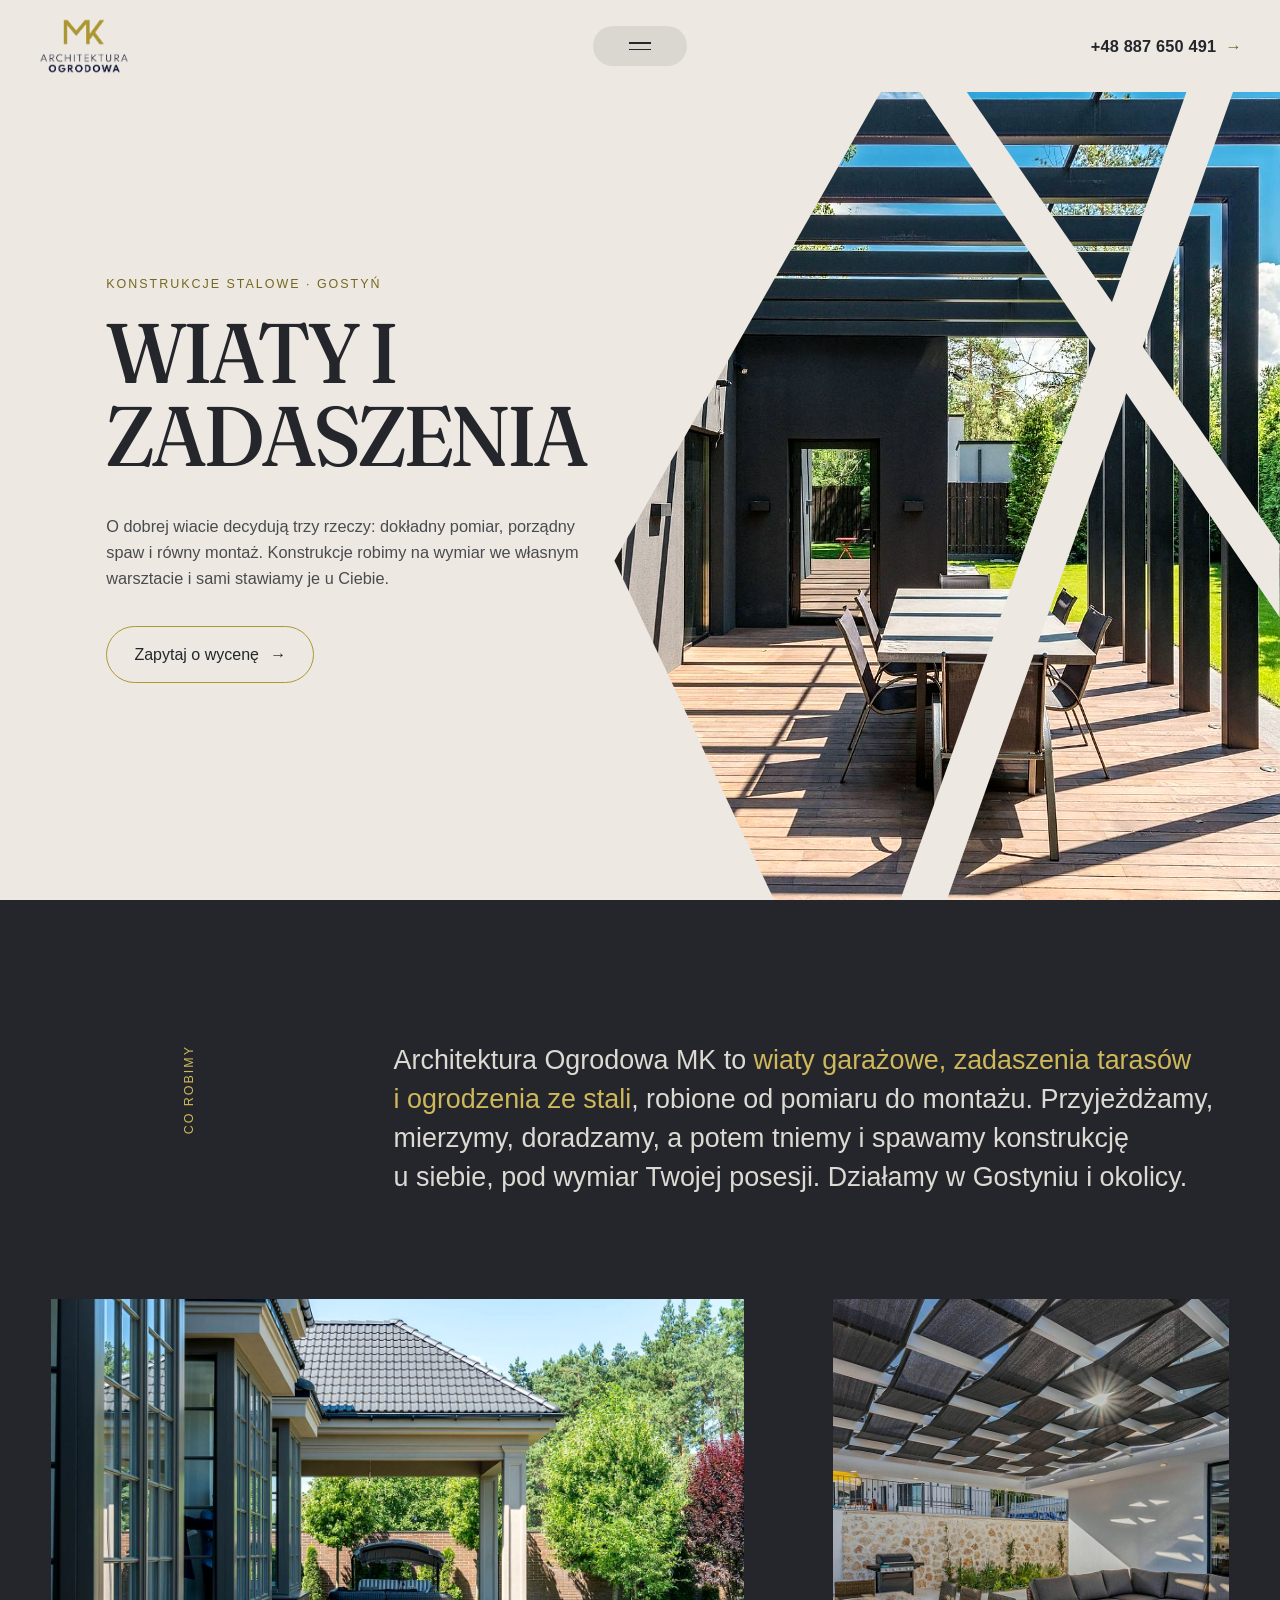
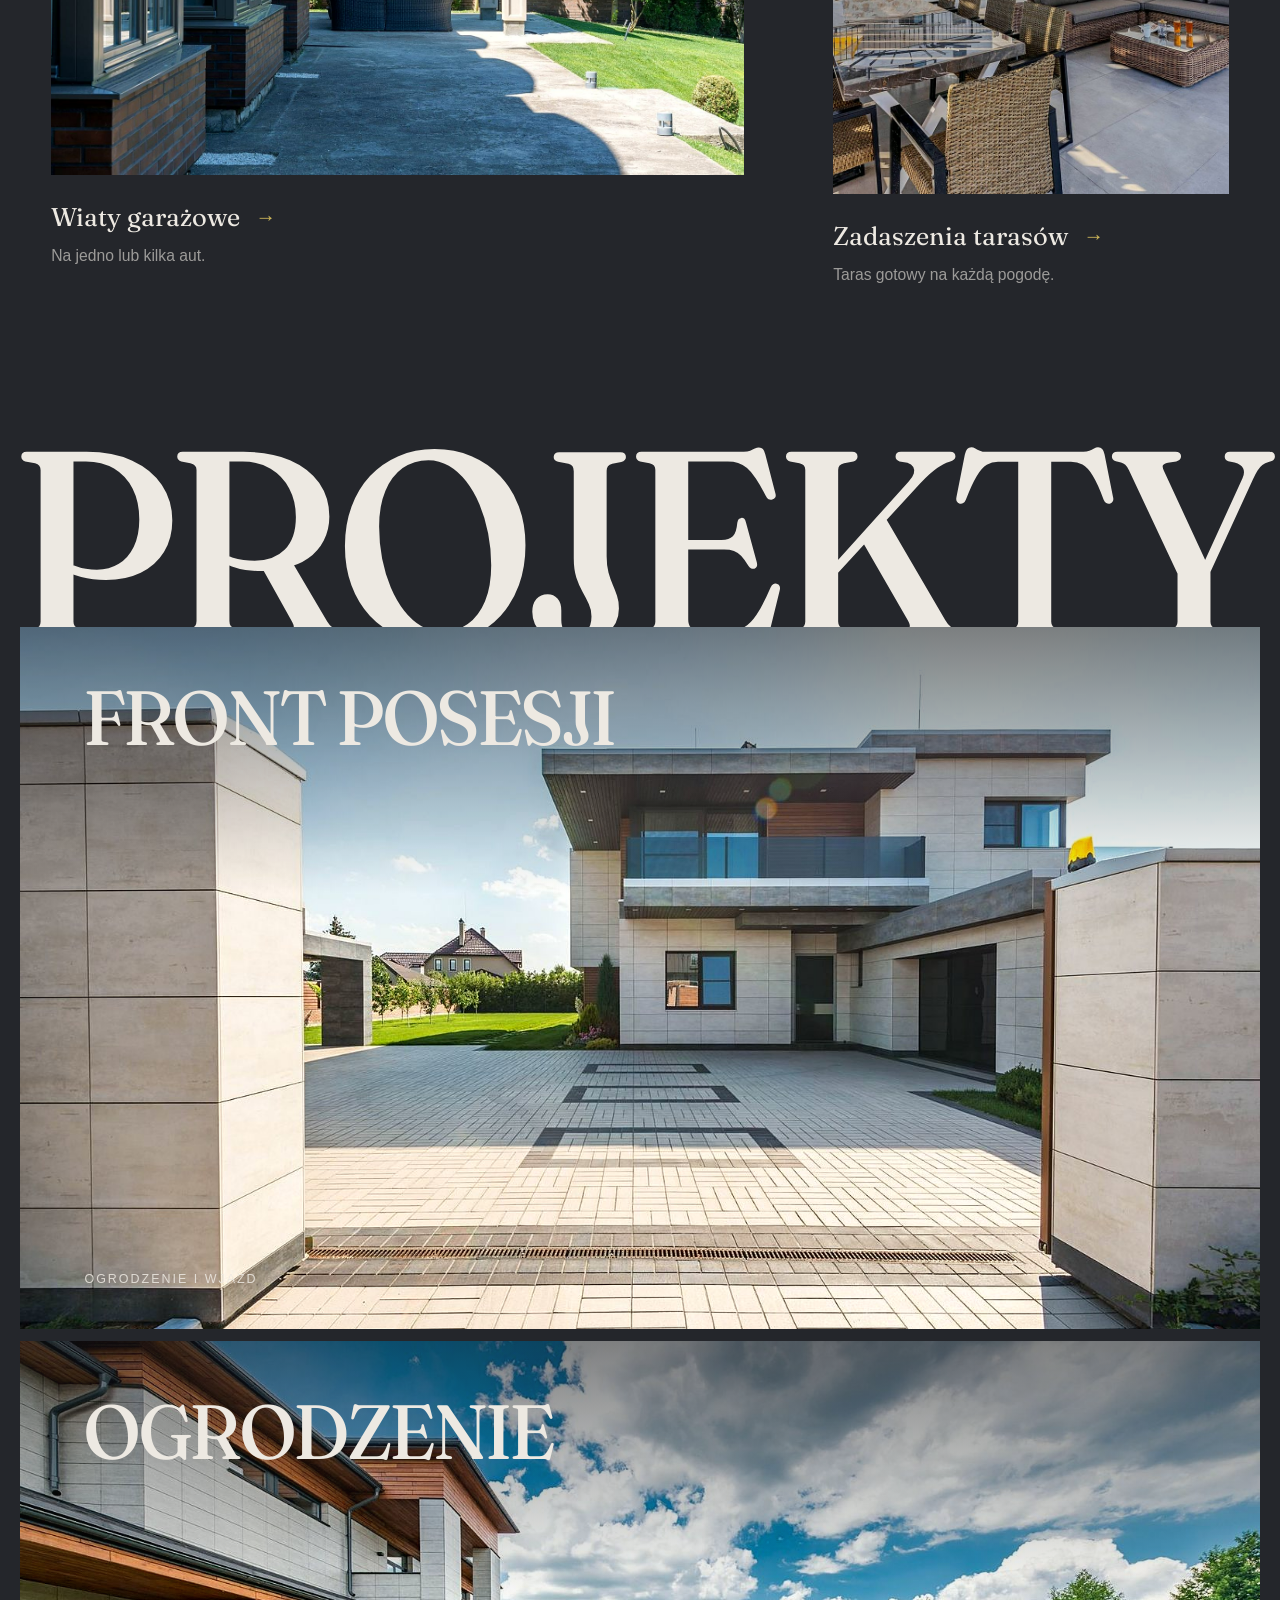
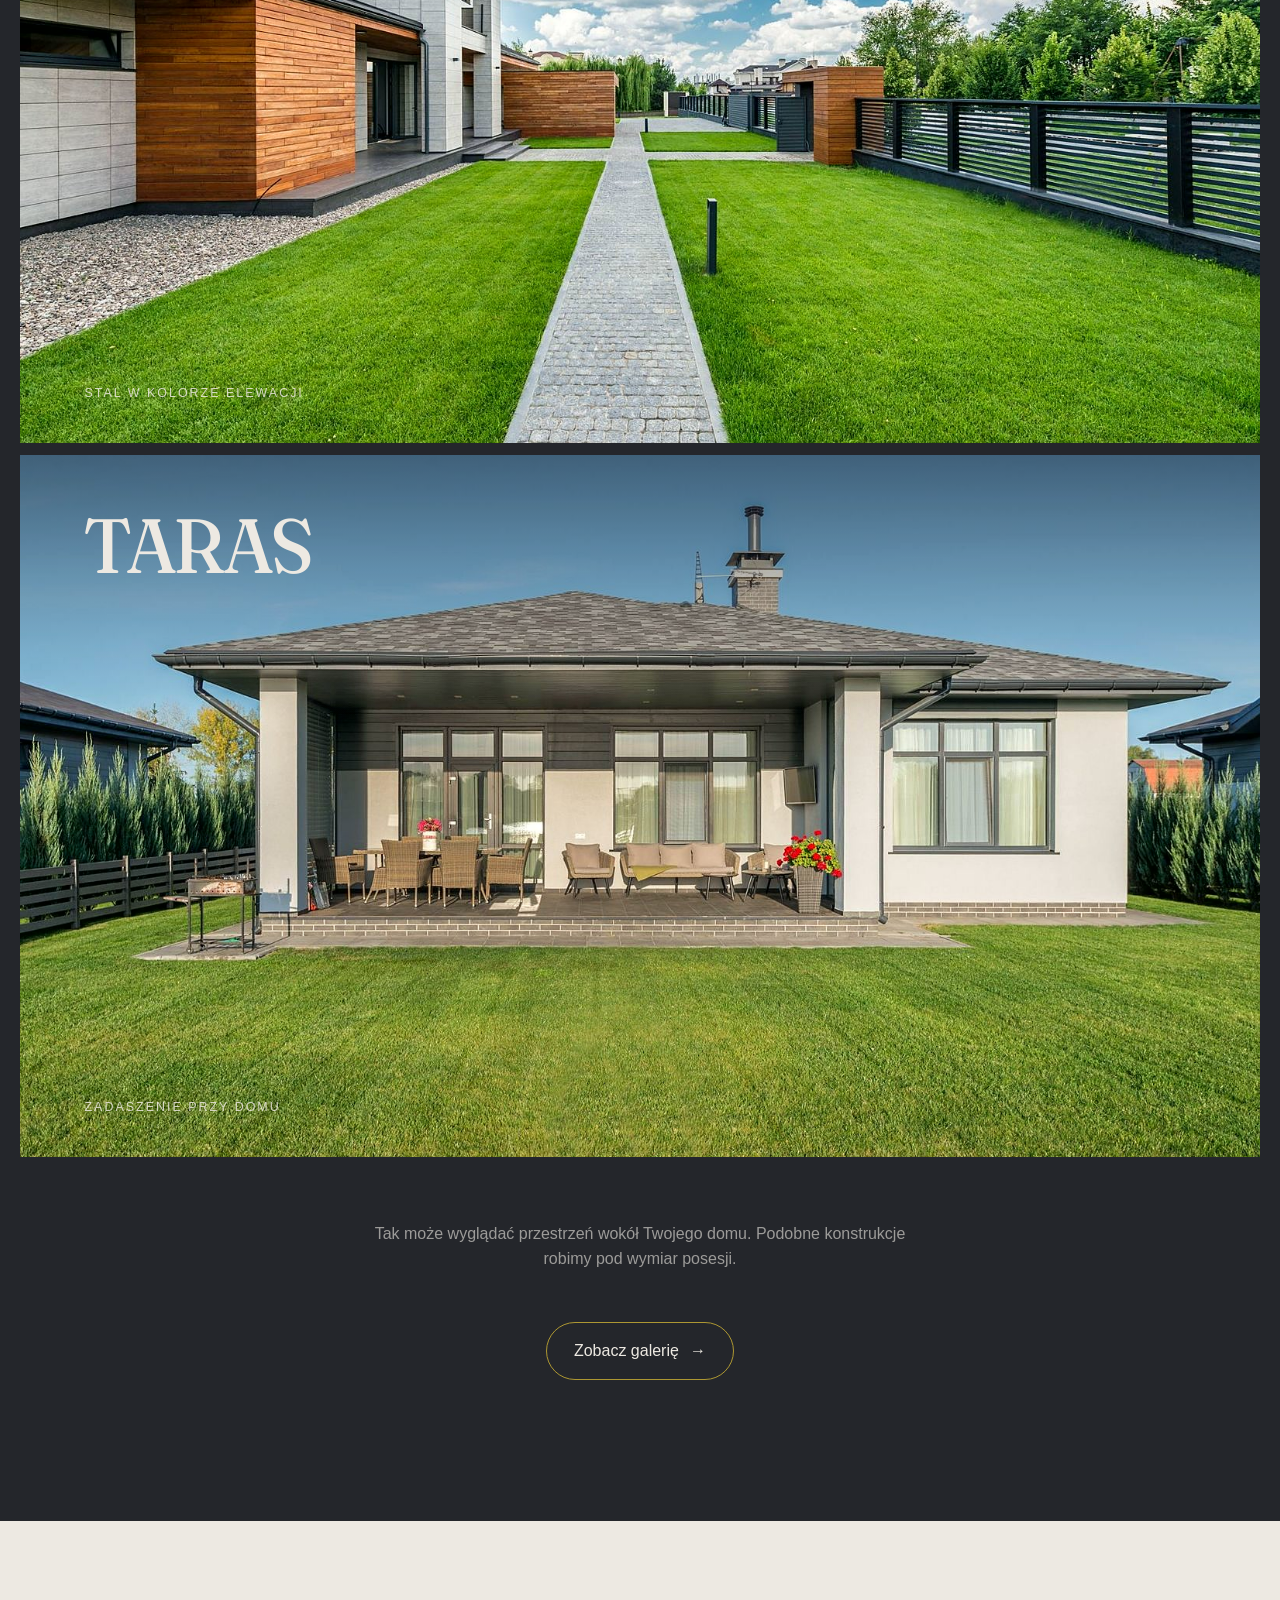
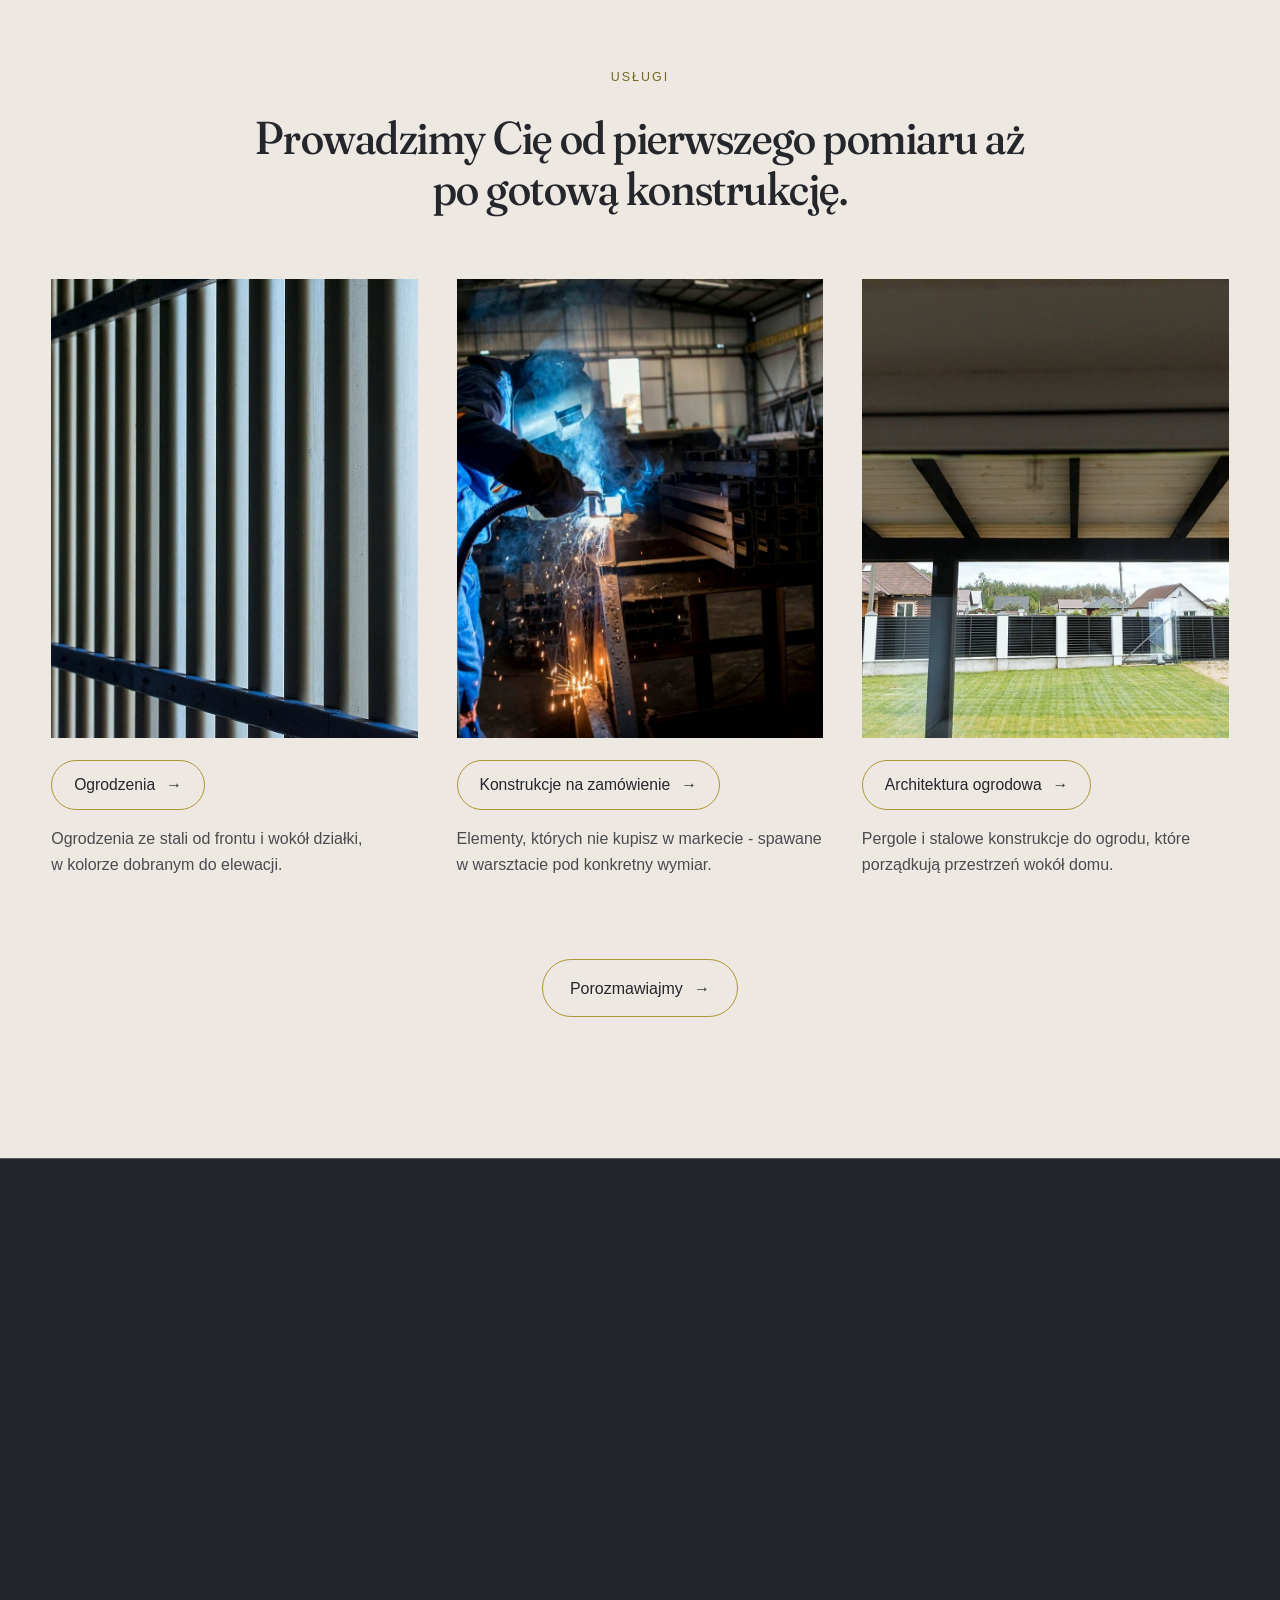
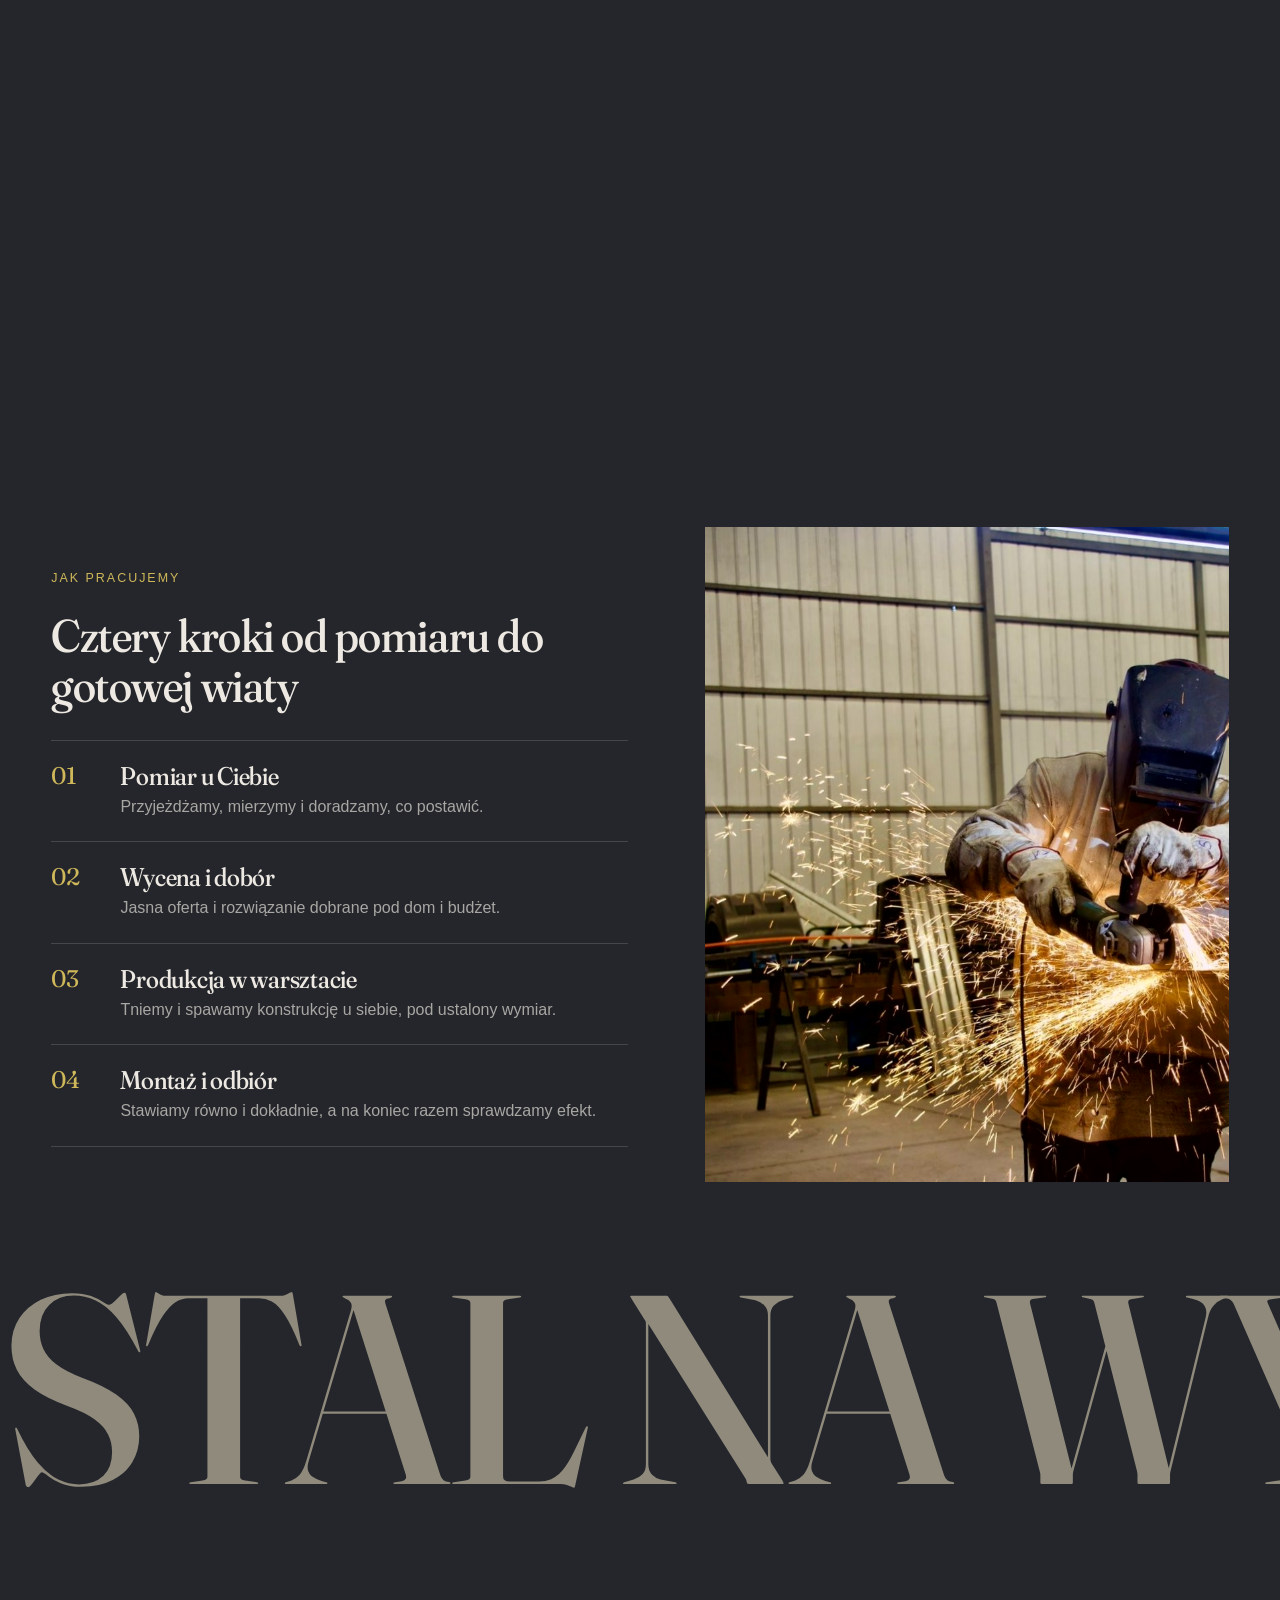
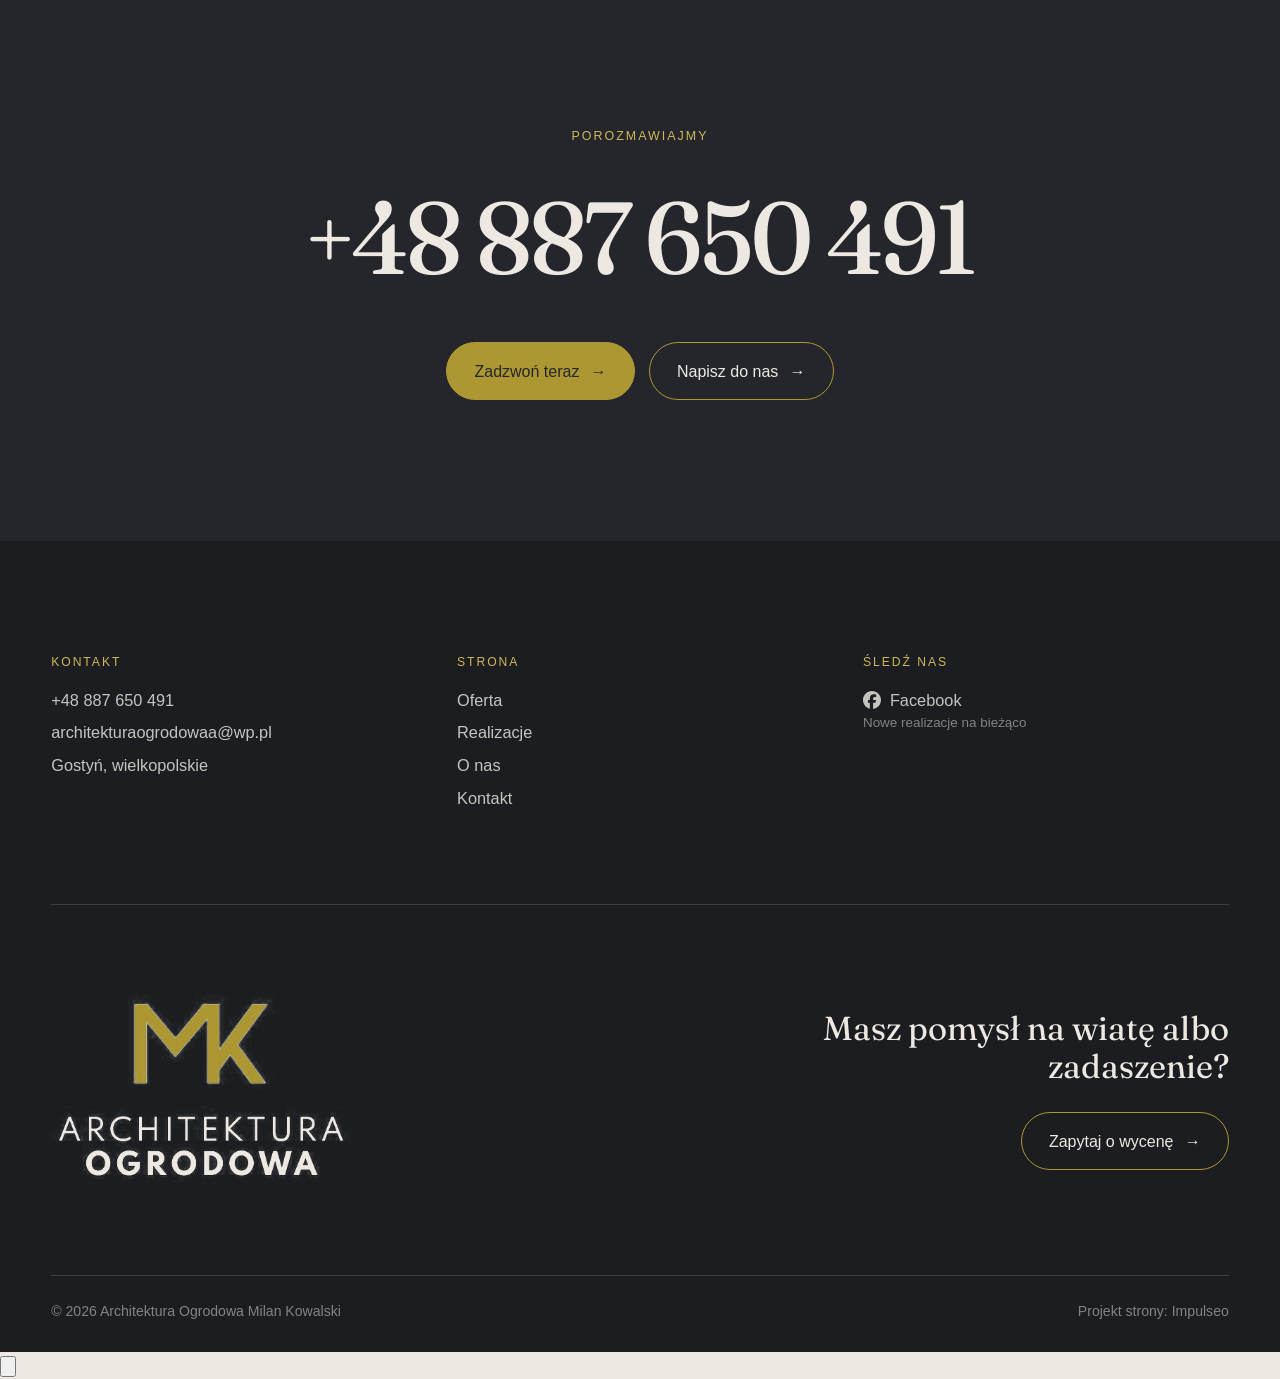
==== commit 8163bad1: "[claude-edit][cmt:ef223c5f-d742-4430-823c-fa1e1f721737] przebudowa dema na układ klindworthroofing.c" ====
--- a/index.html
+++ b/index.html
@@ -20,153 +20,148 @@
 <script type="application/ld+json">{"@context": "https://schema.org", "@type": "LocalBusiness", "name": "Architektura Ogrodowa Milan Kowalski", "url": "https://kris20032.github.io/architektura-ogrodowa-milan-kowalski/", "telephone": "+48887650491", "image": "https://kris20032.github.io/architektura-ogrodowa-milan-kowalski/img/og.jpg", "areaServed": "Gostyń", "sameAs": ["https://www.facebook.com/p/Architektura-ogrodowa-MK-zadaszenia-taras%C3%B3w-wiaty-gara%C5%BCowe-ogrodzenia-100032330966671/"]}</script>
 <link rel="preconnect" href="https://fonts.googleapis.com">
 <link rel="preconnect" href="https://fonts.gstatic.com" crossorigin>
-<link href="https://fonts.googleapis.com/css2?family=IBM+Plex+Sans+Condensed:wght@500;600;700&family=IBM+Plex+Sans:wght@400;500;600&display=swap" rel="stylesheet">
-<link rel="stylesheet" href="assets/styles.css?v=fc385e7f">
+<link href="https://fonts.googleapis.com/css2?family=Fraunces:opsz,wght@9..144,400;9..144,500;9..144,600&display=swap" rel="stylesheet">
+<link href="https://api.fontshare.com/v2/css?f[]=satoshi@400,500,700&display=swap" rel="stylesheet">
+<link rel="stylesheet" href="assets/styles.css?v=kl1">
+<meta name="theme-color" content="#ede9e2">
+<meta name="theme-color" content="#ede9e2">
+<meta name="theme-color" content="#ede9e2">
+<meta name="theme-color" content="#ede9e2">
+<meta name="theme-color" content="#ede9e2">
+<meta name="theme-color" content="#ede9e2">
+<meta name="theme-color" content="#ede9e2">
 </head>
 <body>
 
 <header class="nav">
   <div class="wrap nav-inner">
-    <a class="brand brand-has-logo" href="index.html"><img class="brand-logo" src="img/logo.png" alt="Architektura Ogrodowa Milan Kowalski" width="426" height="271" decoding="async"></a>
+    <a class="brand brand-has-logo" href="index.html"><img class="brand-logo" src="img/logo.png" alt="Architektura Ogrodowa Milan Kowalski" width="426" height="271" decoding="async"><img class="brand-logo-light" src="img/logo-light.png" alt="" width="426" height="271" decoding="async"></a>
+    <button class="nav-toggle" aria-label="Menu"><span></span><span></span><span></span></button>
+    <a class="nav-phone" href="tel:+48887650491" aria-label="Zadzwoń +48 887 650 491"><svg class="ico" width="17" height="17" viewBox="0 0 24 24" fill="none" aria-hidden="true"><path d="M6.6 10.8a15.5 15.5 0 0 0 6.6 6.6l2.2-2.2a1 1 0 0 1 1-.24 11.4 11.4 0 0 0 3.6.58 1 1 0 0 1 1 1V20a1 1 0 0 1-1 1A17 17 0 0 1 3 4a1 1 0 0 1 1-1h3.5a1 1 0 0 1 1 1c0 1.25.2 2.46.58 3.6a1 1 0 0 1-.25 1l-2.23 2.2Z" fill="currentColor"/></svg><span class="txt">+48 887 650 491</span> <span class="arr">→</span></a>
     <nav class="nav-links">
-      <a href="oferta.html">Oferta</a>
-      <a href="realizacje.html">Realizacje</a>
-      <a href="o-nas.html">O nas</a>
-      <a href="kontakt.html">Kontakt</a>
-      <a href="kontakt.html" class="btn btn-accent">Zapytaj o wycenę</a>
+      <div class="menu-main">
+        <a href="index.html" aria-current="page">Start</a>
+        <a href="oferta.html">Oferta</a>
+        <a href="realizacje.html">Realizacje</a>
+        <a href="o-nas.html">O&nbsp;nas</a>
+        <a href="kontakt.html">Kontakt</a>
+      </div>
+      <div class="menu-col">
+        <h4>Usługi</h4>
+        <a href="oferta.html">Wiaty garażowe</a>
+        <a href="oferta.html">Zadaszenia tarasów</a>
+        <a href="oferta.html">Ogrodzenia</a>
+        <a href="oferta.html">Konstrukcje na zamówienie</a>
+        <a href="oferta.html">Architektura ogrodowa</a>
+      </div>
+      <div class="menu-col">
+        <h4>Kontakt</h4>
+        <a href="tel:+48887650491">+48 887 650 491</a>
+        <a href="mailto:architekturaogrodowaa@wp.pl">architekturaogrodowaa@wp.pl</a>
+        <p>Gostyń, wielkopolskie</p>
+        <a href="https://www.facebook.com/p/Architektura-ogrodowa-MK-zadaszenia-taras%C3%B3w-wiaty-gara%C5%BCowe-ogrodzenia-100032330966671/" target="_blank" rel="noopener">Facebook</a><small>Nowe realizacje na bieżąco</small>
+      </div>
     </nav>
-    <button class="nav-toggle" aria-label="Menu"><span></span><span></span><span></span></button>
   </div>
 </header>
 
 <main>
-<section class="hero-dom">
-  <img class="hd-bg" src="img/hero.jpg" fetchpriority="high" data-rotate="img/g1.jpg|img/g2.jpg" alt="Architektura Ogrodowa Milan Kowalski" width="1815" height="1255">
+<section class="kl-hero">
+  <div class="kl-hero__content">
+    <span class="kl-sub">Konstrukcje stalowe · Gostyń</span>
+    <h1>Wiaty i&nbsp;zadaszenia</h1>
+    <p class="lede">O&nbsp;dobrej wiacie decydują trzy rzeczy: dokładny pomiar, porządny spaw i&nbsp;równy montaż. Konstrukcje robimy na wymiar we własnym warsztacie i&nbsp;sami stawiamy je u&nbsp;Ciebie.</p>
+    <div class="kl-hero__actions">
+      <a href="kontakt.html" class="kl-btn">Zapytaj o&nbsp;wycenę <span class="arr">→</span></a>
+    </div>
+  </div>
+  <div class="kl-hero__art" aria-hidden="false">
+    <img src="img/hero.jpg" alt="Stalowa pergola z czarnych profili nad tarasem domu" width="1815" height="1255" fetchpriority="high" decoding="async">
+    <svg viewBox="0 0 100 100" preserveAspectRatio="none" aria-hidden="true"><polygon points="46,0 53,0 100,56 100,65"/><polygon points="86,0 93,0 50,100 43,100"/></svg>
+  </div>
+</section>
+
+<section class="kl-dark kl-pv">
   <div class="wrap">
-    <div class="hd-panel reveal">
-      <span class="hd-tick" aria-hidden="true"></span>
-      <span class="hd-kicker">Konstrukcje stalowe · Gostyń</span>
-      <h1 class="hd-claim">Wiaty i zadaszenia ze stali, robione na wymiar</h1>
-      <ul class="hd-tags"><li>Pomiar</li><li>Na wymiar</li><li>Montaż</li></ul>
-      <div class="hd-actions">
-        <a href="kontakt.html" class="btn btn-accent">Zapytaj o wycenę <span class="arr">→</span></a>
-        <a href="tel:+48887650491" class="btn btn-ghost">Zadzwoń +48 887 650 491</a>
-      </div>
-      
-    </div>
-  </div>
-</section>
-<section class="dom-statband">
-  <div class="wrap">
-    <div class="dom-stats">
-      <div class="dom-stat reveal"><div class="ds-num">własna produkcja</div><div class="ds-lab">Stal</div></div>
-      <div class="dom-stat reveal"><div class="ds-num">u Ciebie</div><div class="ds-lab">Pomiar</div></div>
-      <div class="dom-stat reveal"><div class="ds-num">pod Twoją posesję</div><div class="ds-lab">Na wymiar</div></div>
-      <div class="dom-stat reveal"><div class="ds-num">naszą ekipą</div><div class="ds-lab">Montaż</div></div>
-    </div>
-  </div>
-</section>
-<section class="dom-products" id="produkty">
-  <div class="wrap">
-    <div class="head reveal">
-      <span class="eyebrow">Co robimy</span>
-      <h2>Zakres prac</h2>
-      <p>Wiata na dwa auta, zadaszenie tarasu przy domu albo nowe ogrodzenie działki. Powiedz, czego potrzebujesz - przyjedziemy, zmierzymy i podamy cenę.</p>
-    </div>
-    <div class="dom-grid">
-      <article class="dom-card reveal">
-        <figure class="dom-card__img"><img src="img/g3.jpg" alt="Wiaty garażowe" loading="lazy" width="1600" height="1068" decoding="async"></figure>
-        <div class="dom-card__body">
-          <h3 class="dom-card__name">Wiaty garażowe</h3>
-          <p class="dom-card__tag">Stalowe wiaty na jedno lub kilka aut, dopasowane do szerokości podjazdu i bryły domu.</p>
-          <a class="dom-card__link" href="kontakt.html">Zapytaj o wycenę <span class="arr">→</span></a>
-        </div>
+    <div class="kl-intro reveal">
+      <span class="kl-sub">Co robimy</span>
+      <p class="kl-lead">Architektura Ogrodowa MK to <strong>wiaty garażowe, zadaszenia tarasów i&nbsp;ogrodzenia ze stali</strong>, robione od pomiaru do montażu. Przyjeżdżamy, mierzymy, doradzamy, a&nbsp;potem tniemy i&nbsp;spawamy konstrukcję u&nbsp;siebie, pod wymiar Twojej posesji. Działamy w&nbsp;Gostyniu i&nbsp;okolicy.</p>
+    </div>
+    <div class="kl-pair">
+      <div class="kl-pair__item reveal">
+        <figure><img src="img/g7.jpg" alt="Wiata garażowa przy domu" width="1600" height="1068" decoding="async"></figure>
+        <div class="kl-pair__cap"><a class="kl-link" href="oferta.html">Wiaty garażowe <span class="arr">→</span></a><p class="kl-foot">Na jedno lub kilka aut.</p></div>
+      </div>
+      <div class="kl-pair__item reveal">
+        <figure><img src="img/g5.jpg" alt="Zadaszenie tarasu ze stali" width="1600" height="1066" decoding="async"></figure>
+        <div class="kl-pair__cap"><a class="kl-link" href="oferta.html">Zadaszenia tarasów <span class="arr">→</span></a><p class="kl-foot">Taras gotowy na każdą pogodę.</p></div>
+      </div>
+    </div>
+  </div>
+</section>
+
+<section class="kl-dark kl-pv kl-work" style="padding-top:0">
+  <h2 class="kl-huge reveal">Projekty</h2>
+  <div class="kl-projects">
+    <article class="kl-project"><img src="img/g9.jpg" alt="Nowoczesny dom z wjazdem i ogrodzeniem" loading="lazy" width="1600" height="1068" decoding="async"><h3>Front posesji</h3><span>Ogrodzenie i&nbsp;wjazd</span></article>
+    <article class="kl-project"><img src="img/g10.jpg" alt="Dom z ogrodzeniem z poziomych lameli" loading="lazy" width="1600" height="1068" decoding="async"><h3>Ogrodzenie</h3><span>Stal w&nbsp;kolorze elewacji</span></article>
+    <article class="kl-project"><img src="img/g2.jpg" alt="Dom z zadaszonym tarasem" loading="lazy" width="1600" height="1088" decoding="async"><h3>Taras</h3><span>Zadaszenie przy domu</span></article>
+  </div>
+  <p class="kl-work__note kl-mt reveal">Tak może wyglądać przestrzeń wokół Twojego domu. Podobne konstrukcje robimy pod wymiar posesji.</p>
+  <div class="kl-center reveal"><a href="realizacje.html" class="kl-btn">Zobacz galerię <span class="arr">→</span></a></div>
+</section>
+
+<section class="kl-beige kl-pv">
+  <div class="kl-sechead reveal">
+    <span class="kl-sub">Usługi</span>
+    <h2>Prowadzimy Cię od pierwszego pomiaru aż po gotową konstrukcję.</h2>
+  </div>
+  <div class="kl-cards wrap">
+      <article class="kl-card reveal">
+        <figure><img src="img/g4.jpg" alt="Ogrodzenia" loading="lazy" width="1600" height="1066" decoding="async"></figure>
+        <a href="oferta.html" class="kl-btn">Ogrodzenia <span class="arr">→</span></a>
+        <p>Ogrodzenia ze stali od frontu i&nbsp;wokół działki, w&nbsp;kolorze dobranym do elewacji.</p>
       </article>
-      <article class="dom-card reveal">
-        <figure class="dom-card__img"><img src="img/g4.jpg" alt="Zadaszenia tarasów" loading="lazy" width="1600" height="1066" decoding="async"></figure>
-        <div class="dom-card__body">
-          <h3 class="dom-card__name">Zadaszenia tarasów</h3>
-          <p class="dom-card__tag">Stalowa konstrukcja nad tarasem, pod którą posiedzisz także w deszczu.</p>
-          <a class="dom-card__link" href="kontakt.html">Zapytaj o wycenę <span class="arr">→</span></a>
-        </div>
+      <article class="kl-card reveal">
+        <figure><img src="img/g6.jpg" alt="Konstrukcje na zamówienie" loading="lazy" width="1520" height="966" decoding="async"></figure>
+        <a href="oferta.html" class="kl-btn">Konstrukcje na zamówienie <span class="arr">→</span></a>
+        <p>Elementy, których nie kupisz w&nbsp;markecie - spawane w&nbsp;warsztacie pod konkretny wymiar.</p>
       </article>
-      <article class="dom-card reveal">
-        <figure class="dom-card__img"><img src="img/g5.jpg" alt="Ogrodzenia" loading="lazy" width="1600" height="1066" decoding="async"></figure>
-        <div class="dom-card__body">
-          <h3 class="dom-card__name">Ogrodzenia</h3>
-          <p class="dom-card__tag">Ogrodzenia ze stali od frontu i wokół działki, w kolorze dobranym do elewacji.</p>
-          <a class="dom-card__link" href="kontakt.html">Zapytaj o wycenę <span class="arr">→</span></a>
-        </div>
+      <article class="kl-card reveal">
+        <figure><img src="img/g8.jpg" alt="Architektura ogrodowa" loading="lazy" width="1600" height="1066" decoding="async"></figure>
+        <a href="oferta.html" class="kl-btn">Architektura ogrodowa <span class="arr">→</span></a>
+        <p>Pergole i&nbsp;stalowe konstrukcje do ogrodu, które porządkują przestrzeń wokół domu.</p>
       </article>
-      <article class="dom-card reveal">
-        <figure class="dom-card__img"><img src="img/g6.jpg" alt="Konstrukcje stalowe na zamówienie" loading="lazy" width="1520" height="966" decoding="async"></figure>
-        <div class="dom-card__body">
-          <h3 class="dom-card__name">Konstrukcje stalowe na zamówienie</h3>
-          <p class="dom-card__tag">Elementy, których nie kupisz w markecie - spawane w warsztacie pod konkretny wymiar.</p>
-          <a class="dom-card__link" href="kontakt.html">Zapytaj o wycenę <span class="arr">→</span></a>
-        </div>
-      </article>
-      <article class="dom-card reveal">
-        <figure class="dom-card__img"><img src="img/g7.jpg" alt="Architektura ogrodowa" loading="lazy" width="1600" height="1068" decoding="async"></figure>
-        <div class="dom-card__body">
-          <h3 class="dom-card__name">Architektura ogrodowa</h3>
-          <p class="dom-card__tag">Stalowe konstrukcje do ogrodu, które porządkują przestrzeń wokół domu.</p>
-          <a class="dom-card__link" href="kontakt.html">Zapytaj o wycenę <span class="arr">→</span></a>
-        </div>
-      </article>
-    </div>
-    <div style="margin-top:var(--space-7)" class="reveal"><a href="oferta.html" class="btn btn-ghost">Pełna oferta <span class="arr">→</span></a></div>
-  </div>
-</section>
-<section class="proces proces-os dom">
-  <div class="wrap proc-grid">
-    <div class="proc-side">
-      <div class="head reveal">
-        <span class="eyebrow">Jak to działa</span>
-        <h2>Od pomiaru po montaż - prowadzimy za rękę</h2>
-        <p>Każdy etap ma swój termin - wiesz, co i kiedy się dzieje.</p>
-      </div>
-      <div class="proc-count" aria-hidden="true"><span class="pc-cur">01</span><span class="pc-all">/ 05</span></div>
-      <div class="proc-bar" aria-hidden="true"><i></i></div>
-      <p class="proc-now" aria-hidden="true">Pomiar u Ciebie</p>
-    </div>
-    <ol class="proces-line">
-      <li class="reveal"><span class="pno">01</span><h3>Pomiar u Ciebie</h3><p>Przyjeżdżamy, mierzymy i doradzamy, co postawić.</p></li>
-      <li class="reveal"><span class="pno">02</span><h3>Wycena i dobór</h3><p>Jasna oferta i dobór rozwiązania pod Twój dom i budżet.</p></li>
-      <li class="reveal"><span class="pno">03</span><h3>Produkcja w warsztacie</h3><p>Tniemy i spawamy konstrukcję u siebie, pod ustalony wymiar.</p></li>
-      <li class="reveal"><span class="pno">04</span><h3>Staranny montaż</h3><p>Montujemy równo i dokładnie, z czystym wykończeniem krawędzi.</p></li>
-      <li class="reveal"><span class="pno">05</span><h3>Odbiór</h3><p>Razem sprawdzamy gotową konstrukcję, zanim odjedziemy.</p></li>
-    </ol>
-  </div>
-</section>
-<section class="stopklatka" aria-hidden="true">
-  <div class="stk-bg" style="background-image:url(img/g8.jpg)"></div>
-</section>
-<section>
-  <div class="wrap">
-    <div class="head reveal">
-      <span class="eyebrow">Realizacje</span>
-      <h2>Jak to może wyglądać</h2>
-      <p>Wiaty, zadaszenia i ogrodzenia ze stali - przykłady konstrukcji, jakie robimy pod wymiar posesji.</p>
-    </div>
-    <div class="gallery">
-      <div class="tile t-two3 reveal"><img src="img/g9.jpg" alt="Architektura Ogrodowa Milan Kowalski" loading="lazy" width="1600" height="1068" decoding="async"></div>
-      <div class="tile t-third reveal"><img src="img/g10.jpg" alt="Architektura Ogrodowa Milan Kowalski" loading="lazy" width="1600" height="1068" decoding="async"></div>
-      <div class="tile t-third reveal"><img src="img/about.jpg" alt="Architektura Ogrodowa Milan Kowalski" loading="lazy" width="1210" height="976" decoding="async"></div>
-    </div>
-    <div style="margin-top:var(--space-7)" class="reveal"><a href="realizacje.html" class="btn btn-accent">Pełna galeria <span class="arr">→</span></a></div>
-  </div>
-</section>
-<section class="cta">
-  <div class="wrap">
+  </div>
+  <div class="kl-center kl-mt reveal"><a href="kontakt.html" class="kl-btn">Porozmawiajmy <span class="arr">→</span></a></div>
+</section>
+
+<section class="stopklatka" aria-hidden="true"><div class="stk-bg" style="background-image:url(img/g1.jpg)"></div></section>
+
+<section class="kl-dark kl-pv" style="padding-bottom:clamp(50px,6vw,80px)">
+  <div class="wrap kl-proc">
     <div class="reveal">
-      <span class="eyebrow">Współpraca</span>
-      <h2>Zapytaj o wycenę albo umów pomiar.</h2>
-      <p>Napisz lub zadzwoń - doradzimy dobór, zmierzymy u Ciebie i podamy jasną cenę. Bez zobowiązań.</p>
-    </div>
-    <div class="cta-actions reveal">
-      <a href="kontakt.html" class="btn btn-light">Zapytaj o wycenę <span class="arr">→</span></a>
-      <a href="tel:+48887650491" class="btn btn-ghost btn-ghost-cta">+48 887 650 491</a>
+      <span class="kl-sub">Jak pracujemy</span>
+      <h2>Cztery kroki od pomiaru do gotowej wiaty</h2>
+      <ol class="kl-steps">
+        <li><span class="no">01</span><h3>Pomiar u&nbsp;Ciebie</h3><p>Przyjeżdżamy, mierzymy i&nbsp;doradzamy, co postawić.</p></li>
+        <li><span class="no">02</span><h3>Wycena i&nbsp;dobór</h3><p>Jasna oferta i&nbsp;rozwiązanie dobrane pod dom i&nbsp;budżet.</p></li>
+        <li><span class="no">03</span><h3>Produkcja w&nbsp;warsztacie</h3><p>Tniemy i&nbsp;spawamy konstrukcję u&nbsp;siebie, pod ustalony wymiar.</p></li>
+        <li><span class="no">04</span><h3>Montaż i&nbsp;odbiór</h3><p>Stawiamy równo i&nbsp;dokładnie, a&nbsp;na koniec razem sprawdzamy efekt.</p></li>
+      </ol>
+    </div>
+    <figure class="reveal"><img src="img/about.jpg" alt="Spawanie konstrukcji stalowej w warsztacie" loading="lazy" width="1210" height="976" decoding="async"></figure>
+  </div>
+  <div class="kl-scrolltitle" aria-hidden="true"><span class="kl-huge">Stal na wymiar · Stal na wymiar · </span></div>
+</section>
+
+<section class="kl-dark kl-pv kl-cta">
+  <div class="wrap reveal">
+    <span class="kl-sub">Porozmawiajmy</span>
+    <h2><a href="tel:+48887650491">+48 887 650 491</a></h2>
+    <div class="kl-actions">
+      <a href="tel:+48887650491" class="kl-btn kl-btn--fill">Zadzwoń teraz <span class="arr">→</span></a>
+      <a href="kontakt.html" class="kl-btn">Napisz do nas <span class="arr">→</span></a>
     </div>
   </div>
 </section>
@@ -174,26 +169,30 @@
 
 <footer>
   <div class="wrap">
-    <div class="foot-grid">
-      <div class="foot-brand">
-        <div class="name">Architektura Ogrodowa Milan Kowalski</div>
-        <p>Sami produkujemy konstrukcje stalowe: wiaty garażowe, zadaszenia tarasów i ogrodzenia.</p>
-      </div>
-      <div class="foot-col">
-        <h4>Nawigacja</h4>
-        <a href="oferta.html">Oferta</a>
-        <a href="realizacje.html">Realizacje</a>
-        <a href="o-nas.html">O nas</a>
-        <a href="kontakt.html">Kontakt</a>
-      </div>
+    <div class="foot-top">
       <div class="foot-col">
         <h4>Kontakt</h4>
         <a href="tel:+48887650491">+48 887 650 491</a>
         <a href="mailto:architekturaogrodowaa@wp.pl">architekturaogrodowaa@wp.pl</a>
         <p>Gostyń, wielkopolskie</p>
-      <div class="foot-soc">
-        <a class="soc" href="https://www.facebook.com/p/Architektura-ogrodowa-MK-zadaszenia-taras%C3%B3w-wiaty-gara%C5%BCowe-ogrodzenia-100032330966671/" target="_blank" rel="noopener" aria-label="Facebook - Architektura Ogrodowa Milan Kowalski"><svg viewBox="0 0 24 24" aria-hidden="true" focusable="false"><path d="M9.101 23.691v-7.98H6.627v-3.667h2.474v-1.58c0-4.085 1.848-5.978 5.858-5.978.401 0 .955.042 1.468.103a8.68 8.68 0 0 1 1.141.195v3.325a8.623 8.623 0 0 0-.653-.036 26.805 26.805 0 0 0-.733-.009c-.707 0-1.259.096-1.675.309a1.686 1.686 0 0 0-.679.622c-.258.42-.374.995-.374 1.752v1.297h3.919l-.386 2.103-.287 1.564h-3.246v8.245C19.396 23.238 24 18.179 24 12.044c0-6.627-5.373-12-12-12s-12 5.373-12 12c0 5.628 3.874 10.35 9.101 11.647Z" fill="currentColor"/></svg></a>
-      </div>
+      </div>
+      <div class="foot-col">
+        <h4>Strona</h4>
+        <a href="oferta.html">Oferta</a>
+        <a href="realizacje.html">Realizacje</a>
+        <a href="o-nas.html">O&nbsp;nas</a>
+        <a href="kontakt.html">Kontakt</a>
+      </div>
+      <div class="foot-col">
+        <h4>Śledź nas</h4>
+        <a class="soc" href="https://www.facebook.com/p/Architektura-ogrodowa-MK-zadaszenia-taras%C3%B3w-wiaty-gara%C5%BCowe-ogrodzenia-100032330966671/" target="_blank" rel="noopener" aria-label="Facebook - Architektura Ogrodowa Milan Kowalski"><svg viewBox="0 0 24 24" width="18" height="18" aria-hidden="true" focusable="false"><path d="M9.101 23.691v-7.98H6.627v-3.667h2.474v-1.58c0-4.085 1.848-5.978 5.858-5.978.401 0 .955.042 1.468.103a8.68 8.68 0 0 1 1.141.195v3.325a8.623 8.623 0 0 0-.653-.036 26.805 26.805 0 0 0-.733-.009c-.707 0-1.259.096-1.675.309a1.686 1.686 0 0 0-.679.622c-.258.42-.374.995-.374 1.752v1.297h3.919l-.386 2.103-.287 1.564h-3.246v8.245C19.396 23.238 24 18.179 24 12.044c0-6.627-5.373-12-12-12s-12 5.373-12 12c0 5.628 3.874 10.35 9.101 11.647Z" fill="currentColor"/></svg> Facebook</a><small>Nowe realizacje na bieżąco</small>
+      </div>
+    </div>
+    <div class="foot-mid">
+      <a href="index.html"><img class="foot-logo" src="img/logo-light.png" alt="Architektura Ogrodowa Milan Kowalski" width="426" height="271" loading="lazy" decoding="async"></a>
+      <div class="foot-ask kl-dark" style="background:none">
+        <p>Masz pomysł na wiatę albo zadaszenie?</p>
+        <a href="kontakt.html" class="kl-btn">Zapytaj o&nbsp;wycenę <span class="arr">→</span></a>
       </div>
     </div>
     <div class="foot-bot">
@@ -206,5 +205,6 @@
 <div class="demo-wazne" data-do="2026-11-03" data-cykl="3" hidden><svg class="dw-ico" width="13" height="13" viewBox="0 0 24 24" fill="none" aria-hidden="true"><circle cx="12" cy="12" r="8.6" stroke="currentColor" stroke-width="1.8"/><path d="M12 7.2V12l3.3 2" stroke="currentColor" stroke-width="1.8" stroke-linecap="round"/></svg><span class="dw-txt"></span></div>
 
 <script src="assets/main.js"></script>
+<script src="assets/kl.js"></script>
 </body>
 </html>
--- a/assets/styles.css
+++ b/assets/styles.css
@@ -1,1743 +1,313 @@
-/* ============================================================
-   STOLBASZ — premium, architektoniczny B2B fit-out
-   Jasna paleta, zero brązu. System wg premium-web-craft.
-   Projekt strony: Impulseo (impulseo.pl)
-   ============================================================ */
-
+/* Architektura Ogrodowa MK - skórka w stylu klindworthroofing.com (beż + grafit + złoto z logo) */
 :root{
-  /* PALETA — jasna, architektoniczna, chłodna */
-  --paper:#F4F7FA;          /* główne tło */
-  --paper-2:#E7EDF3;        /* sekcje alternatywne (chłodny jasny szary) */
-  --paper-3:#E7EDF3;        /* delikatne wypełnienia */
-  --ink:#16202C;            /* tekst główny — chłodny grafit */
-  --ink-soft:#3A4654;       /* nagłówki drugorzędne */
-  --muted:#5C6672;          /* tekst poboczny */
-  --line:rgba(22,32,44,.12);/* hairline */
-  --accent:#235E96;         /* stonowany petrol-slate — jedyny akcent */
-  --accent-d:#1A4A78;
-  --accent-soft:rgba(35,94,150,.10);
-  --dark:#16202C;           /* sekcje ciemne (stopka/CTA) */
-
-  /* HOVER ZDJĘĆ — JEDEN standard dla całego silnika (decyzja K. 04.08.2026, artefakt z wariantami).
-     AKTUALNE (K.+Szymon 09.08.2026, wybór z artefaktu 6 wariantów): zoom 1.05 przy 1.4s -
-     przy tak długim czasie mocniejszy kadr NIE skacze, tylko „oddycha". Poprzedni standard
-     (1.02 / .55s z 04.08) odbierany jako dynamiczny i szybki.
-     Spoczynek lekko przygaszony, ale TYLKO tam, gdzie jest mysz (@media hover:hover) —
-     na telefonie zdjęcia zostają w pełnej jasności. */
-  --img-zoom:1.05;                   /* K.+Szymon 09.08: wariant F z artefaktu porównawczego */
-  --img-rest:brightness(.95) saturate(.99);
-  --img-hot:brightness(1.06) saturate(1.05);
-  --img-dur:1.4s;                    /* K.+Szymon 09.08 (wariant F): powoli = elegancko */
-  --img-ease:cubic-bezier(.16,.84,.44,1);  /* miękki ogon, efekt „oddychania" */
-
-  /* ODSTĘPY — skala 4/8 */
-  --space-1:4px; --space-2:8px; --space-3:12px; --space-4:16px; --space-5:24px;
-  --space-6:32px; --space-7:48px; --space-8:64px; --space-9:96px; --space-10:128px;
-
-  /* TYPOGRAFIA — fluid clamp() (skala podbita 16.07.2026: większe, czytelniejsze litery — uwaga Adama) */
-  --text-sm:clamp(.9rem,.87rem + .12vw,1rem);
-  --text-base:clamp(1.08rem,1.04rem + .18vw,1.2rem);
-  --text-lg:clamp(1.24rem,1.15rem + .34vw,1.44rem);
-  --text-h3:clamp(1.34rem,1.22rem + .55vw,1.66rem);
-  --text-h2:clamp(2.1rem,1.66rem + 2.1vw,3.1rem);
-  --text-h1:clamp(2.9rem,2.1rem + 4vw,5.1rem);
-
-  /* PROMIENIE — architektoniczne, raczej ostre */
-  --r-sm:3px; --r-md:6px; --r-lg:10px;
-
-  /* RUCH */
-  --ease:cubic-bezier(.25,.46,.45,.94); --dur:.24s;
-
-  /* CIENIE — miękkie, warstwowe */
-  --sh-sm:0 1px 2px rgba(16,24,32,.04), 0 2px 8px rgba(16,24,32,.05);
-  --sh-md:0 2px 6px rgba(16,24,32,.05), 0 12px 28px -8px rgba(16,24,32,.12);
-  --sh-lg:0 6px 14px rgba(16,24,32,.07), 0 26px 56px -18px rgba(16,24,32,.22);
-
-  --hairline:1px solid var(--line);
-
-  --font-display:'IBM Plex Sans Condensed','IBM Plex Sans',sans-serif;
-  --font-body:'IBM Plex Sans',sans-serif;
+  --beige:#ede9e2;--beige-2:#e2dcd1;--beige-3:#d6cfc2;
+  --dark:#24262b;--dark-2:#2c2f35;--dark-3:#1b1d21;
+  --gold:#ad9732;--gold-d:#76671f;--gold-l:#cfb85a;
+  --ink:#24262b;--ink-soft:#4a4b4f;--muted:#6b6862;
+  --line:rgba(36,38,43,.14);--line-l:rgba(237,233,226,.16);
+  --accent:#ad9732;--accent-d:#76671f;--accent-soft:rgba(173,151,50,.12);
+  --paper:#ede9e2;--paper-2:#e2dcd1;--paper-3:#d6cfc2;
+  --serif:"Fraunces","Times New Roman",serif;
+  --sans:"Satoshi","Helvetica Neue",Arial,sans-serif;
+  --wrap:1320px;--pad:clamp(20px,4vw,60px);
+  --nav-h:92px;
+  --ease:cubic-bezier(.22,.61,.36,1);
 }
-
-*{box-sizing:border-box;margin:0;padding:0}
-html{scroll-behavior:smooth}
-body{
-  font-family:var(--font-body);
-  font-size:var(--text-base);
-  line-height:1.65;
-  color:var(--ink);
-  background:var(--paper);
-  -webkit-font-smoothing:antialiased;
-  text-rendering:optimizeLegibility;
-}
-img{max-width:100%;height:auto;display:block}  /* height:auto = width/height z atrybutów trzyma proporcje (TOP#12) */
+*,*::before,*::after{box-sizing:border-box}
+html{-webkit-text-size-adjust:100%;scroll-behavior:smooth}
+body{margin:0;background:var(--beige);color:var(--ink);font-family:var(--sans);font-size:17px;line-height:1.6;-webkit-font-smoothing:antialiased;overflow-x:hidden}
+img{max-width:100%;display:block}
 a{color:inherit;text-decoration:none}
-
-.wrap{width:min(92%,1180px);margin-inline:auto}
-section{padding-block:clamp(52px,6.5vw,96px)}
-
-h1,h2,h3{font-family:var(--font-display);font-weight:700;line-height:1.08;letter-spacing:-.02em;color:var(--ink)}
-h1{font-size:var(--text-h1);letter-spacing:-.035em}
-h2{font-size:var(--text-h2);letter-spacing:-.025em}
-h3{font-size:var(--text-h3)}
-/* MIARA — długość wiersza. WCAG 2.2 SC 1.4.8: max 80 znaków; Butterick: 45–90.
-   68ch daje realnie 72–78 znaków polskiego tekstu, czyli z zapasem pod granicą.
-   Wcześniej limit miał TYLKO <p> — <li>, <blockquote> i <dd> nie miały żadnego,
-   i to jedyny powód, dla którego 23 bloki na dwóch oddanych stronach jadą po
-   83–106 znaków w wierszu (pomiar 07.08.2026, bramka `miara`).
-   ⚠️ Listy i definicje ograniczamy TYLKO bez klasy: `ul`/`ol` z klasą to u nas
-   układ (siatki kafli, menu), a nie tekst ciągły — tam miarę wyznacza układ. */
-/* 60ch, nie 68ch (K. 10.08): po zmianie fontów na węższe kroje (DM Sans i spółka)
-   w 68ch mieściło się ~90 znaków - bramka pikselowa słusznie zgłaszała przekroczenie
-   granicy 80. Pomiar na żywej przeglądarce: 60ch = 90 znaków, 53ch = ~78 znaków, czyli normę WCAG 1.4.8. */
-:root{ --miara:53ch }
-p{max-width:min(100%,var(--miara))}
-blockquote,
-ul:not([class])>li, ol:not([class])>li,
-dl:not([class])>dd{max-width:min(100%,var(--miara))}
-
-/* ⚠️ Świadomie BEZ wyjątku `.tile p,.card p,.svc p{max-width:none}`, choć nasuwa się sam:
-   te akapity BYŁY już ograniczone (stare `p{max-width:65ch}`), więc „wyjątek" nie odblokowałby
-   niczego nowego — tylko ROZLUŹNIŁ stan sprzed zmiany na wszystkich demach naraz.
-   `figcaption` żadna z reguł wyżej nie dotyczy, więc też nie potrzebuje zwolnienia. */
-
-/* ŁAMANIE. `balance` wyrównuje długości wierszy w nagłówku, `pretty` pilnuje ostatniego
-   wiersza akapitu, żeby nie został w nim jeden wyraz. Obsługiwane od Chrome 117 /
-   Safari 17.5; starsze przeglądarki po prostu ignorują tę własność.
-   `text-wrap:pretty` nie występowało dotąd ANI RAZ w silniku ani w repo klientów. */
-h1,h2,h3,.lead,.lede{text-wrap:balance}
-p,li,blockquote,dd{text-wrap:pretty}
-
-.eyebrow{
-  font-family:var(--font-body);
-  font-size:var(--text-sm);
-  font-weight:600;
-  letter-spacing:.18em;
-  text-transform:uppercase;
-  color:var(--accent);
-  display:inline-flex;align-items:center;gap:var(--space-3);
-}
-/* flex:none + margin-top = kreska trzyma się PIERWSZEJ linii. Wcześniej align-items:center
-   centrowało ją względem całego bloku i przy zawinięciu (długi kicker typu
-   „…WNĘTRZ · LESZNO · OD 2019") druga linia lądowała z brzydkim wcięciem. */
-.eyebrow{align-items:flex-start}
-.eyebrow>*,.eyebrow{text-wrap:balance}   /* dlugi kicker lamal sie na sierote typu samo „2019" w drugiej linii */
-.eyebrow::before{content:"";width:28px;height:1px;background:var(--accent);display:inline-block;flex:none;margin-top:.62em}
-
-.muted{color:var(--muted)}
-.lead{font-size:var(--text-lg);line-height:1.55;color:var(--ink-soft);max-width:50ch}
-
-/* ---------- BUTTONS ---------- */
-.btn{
-  display:inline-flex;align-items:center;gap:var(--space-2);
-  font-weight:600;font-size:var(--text-sm);letter-spacing:.02em;
-  padding:var(--space-4) var(--space-6);
-  border-radius:var(--r-sm);
-  transition:transform var(--dur) var(--ease),box-shadow var(--dur) var(--ease),background var(--dur) var(--ease);
-  cursor:pointer;border:1px solid transparent;
-}
-.btn-accent{background:var(--accent);color:#fff;box-shadow:var(--sh-sm)}
-.btn-accent:hover{background:var(--accent-d);transform:translateY(-2px);box-shadow:var(--sh-md)}
-.btn-accent:active{transform:translateY(0);box-shadow:var(--sh-sm)}
-.btn-ghost{background:transparent;color:var(--ink);border-color:var(--line)}
-.btn-ghost:hover{border-color:var(--accent);color:var(--accent);transform:translateY(-2px)}
-.btn-light{background:#fff;color:var(--ink);box-shadow:var(--sh-sm)}
-.btn-light:hover{transform:translateY(-2px);box-shadow:var(--sh-md)}
-.btn .arr{transition:transform var(--dur) var(--ease)}
-.btn:hover .arr{transform:translateX(4px)}
-
-/* ---------- NAV ---------- */
-.nav{
-  position:sticky;top:0;z-index:50;
-  background:color-mix(in srgb,var(--paper) 88%,transparent);
-  backdrop-filter:saturate(140%) blur(10px);
-  border-bottom:var(--hairline);
-}
-.nav-inner{display:flex;align-items:center;justify-content:space-between;gap:var(--space-5);height:72px}
-/* ANTY-NACHODZENIE (K. 05.08.2026): długa nazwa firmy + przycisk z pełnym numerem nie mieściły się w pasku
-   i flex ściskał linki PONIŻEJ ich treści - "Kontakt" wchodził na ramkę "Zadzwoń +48 ...". Teraz ustępuje
-   nazwa marki (skrót wielokropkiem), a menu i przycisk nigdy się nie kurczą ani nie zachodzą na siebie. */
-.brand{display:flex;flex-direction:column;line-height:1;min-width:0;flex:0 1 auto}
-.brand .name{font-family:var(--font-display);font-weight:800;font-size:1.35rem;letter-spacing:.04em;white-space:nowrap;overflow:hidden;text-overflow:ellipsis}
-.brand .sub{font-size:.62rem;letter-spacing:.34em;text-transform:uppercase;color:var(--muted);margin-top:5px;white-space:nowrap;overflow:hidden;text-overflow:ellipsis}
-.nav-links{display:flex;align-items:center;gap:var(--space-6);flex:0 0 auto}
-.nav-links a{font-size:var(--text-sm);font-weight:500;color:var(--ink-soft);position:relative;padding-block:4px;white-space:nowrap;transition:color var(--dur) var(--ease)}
-.nav-links a::after{content:"";position:absolute;left:0;bottom:0;width:0;height:1.5px;background:var(--accent);transition:width var(--dur) var(--ease)}
-.nav-links a:hover,.nav-links a.active{color:var(--ink)}
-.nav-links a:hover::after,.nav-links a.active::after{width:100%}
-.nav-links .btn{padding:var(--space-2) var(--space-5)}
-/* przyciski w nav: właściwy kolor (przebij .nav-links a) + bez podkreślenia */
-.nav-links a.btn-accent{color:#fff}
-.nav-links a.btn-ghost,.nav-links a.btn-light{color:var(--ink)}
-/* CTA w pasku: NIE podkreślenie spod linków menu, ale ten sam przelatujący błysk,
-   co na wszystkich innych przyciskach (zgłoszenie K. 13.08.2026 - „na hero jest efekt
-   światła przechodzącego przez przycisk, na navbarze go nie ma, a mają być identyczne").
-   Reguła `.nav-links a::after` jest silniejsza od `.btn::after`, więc trzeba jej
-   geometrię wyzerować i wpisać połysk z nazwy - samo `display:none` gasiło efekt. */
-.nav-links a.btn::after{
-  display:block;content:"";position:absolute;inset:0;z-index:-1;pointer-events:none;
-  width:auto;height:auto;border-radius:inherit;   /* kasuje geometrię podkreślenia (width:0;height:1.5px) */
-  background:linear-gradient(100deg,transparent 32%,rgba(255,255,255,.20) 50%,transparent 68%);
-  translate:-120% 0}
-@media (prefers-reduced-motion:no-preference){
-  .nav-links a.btn:hover::after{translate:120% 0;transition:translate .75s var(--mt-ease,cubic-bezier(.16,.84,.44,1))}
-}
-.nav-toggle{display:none;background:none;border:none;cursor:pointer;flex-direction:column;gap:5px;padding:8px}
-.nav-toggle span{width:24px;height:2px;background:var(--ink);transition:var(--dur)}
-/* Ciasny zakres MIĘDZY menu mobilnym a pełnym pulpitem: zbijamy odstępy i nazwę marki,
-   żeby wszystko zmieściło się naturalnie, zanim w ogóle dojdzie do skracania wielokropkiem. */
-@media(max-width:1280px) and (min-width:921px){
-  .nav-links{gap:var(--space-4)}
-  .nav-links .btn{padding:var(--space-2) var(--space-4)}
-  .brand .name{font-size:1.15rem}
-}
-
-/* ---------- HERO (split) ---------- */
-.hero{position:relative;overflow:hidden;border-bottom:var(--hairline)}
-.hero-grid{display:grid;grid-template-columns:1.05fr .95fr;gap:clamp(24px,4vw,60px);align-items:center;
-  padding-block:clamp(36px,4.5vw,64px)}
-.hero-copy .eyebrow{margin-bottom:var(--space-5)}
-.hero-copy h1{margin-bottom:var(--space-5)}
-.hero-copy .lead{margin-bottom:var(--space-7)}
-.hero-actions{display:flex;flex-wrap:wrap;gap:var(--space-4)}
-.hero-art{position:relative;aspect-ratio:4/3;border-radius:var(--r-lg);overflow:hidden;box-shadow:var(--sh-lg)}
-.hero-art img{width:100%;height:100%;object-fit:cover}
-.hero-art::after{content:"";position:absolute;inset:0;background:linear-gradient(180deg,transparent 55%,rgba(18,24,28,.28))}
-.hero-badge{position:absolute;left:var(--space-5);bottom:var(--space-5);z-index:2;
-  background:rgba(252,252,251,.94);backdrop-filter:blur(4px);
-  border-radius:var(--r-md);padding:var(--space-4) var(--space-5);box-shadow:var(--sh-md);max-width:78%}
-.hero-badge strong{display:block;font-family:var(--font-display);font-size:1rem;letter-spacing:-.01em}
-.hero-badge span{font-size:var(--text-sm);color:var(--muted)}
-
-/* ---------- HERO duży / kinowy (strona główna) ---------- */
-.hero-cine{position:relative;min-height:clamp(560px,82vh,840px);min-height:clamp(560px,82svh,840px);display:flex;align-items:center;overflow:hidden;border-bottom:var(--hairline)}
-.hero-cine>img{position:absolute;inset:0;width:100%;height:100%;object-fit:cover;z-index:0}
-.hero-cine::after{content:"";position:absolute;inset:0;z-index:1;
-  background:linear-gradient(95deg,rgba(13,18,23,.86) 0%,rgba(13,18,23,.64) 32%,rgba(13,18,23,.24) 62%,rgba(13,18,23,.04) 100%)}
-.hero-cine .wrap{position:relative;z-index:2;padding-block:var(--space-8)}
-.hero-cine .hero-copy{max-width:660px}
-.hero-cine .eyebrow{color:#fff;margin-bottom:var(--space-5)}
-.hero-cine .eyebrow::before{background:#fff}
-.hero-cine h1{color:#fff;margin-bottom:var(--space-5);font-size:clamp(2.9rem,2rem + 4.4vw,5.2rem);text-wrap:balance}
-.hero-cine .lead{color:rgba(255,255,255,.92);max-width:48ch;margin-bottom:var(--space-7)}
-.hero-cine .hero-actions{display:flex;flex-wrap:wrap;gap:var(--space-4)}
-/* NISKIE OKNO (laptop z dokiem i paskami przeglądarki ma ~700-780 px wysokości widoku):
-   H1 do 5.2rem + długi lead nie mieściły się i przyciski wypadały POD krawędź ekranu -
-   klient widział stronę bez ani jednego CTA. Skalujemy w dół, zamiast przycinać treść. */
-@media(min-width:821px) and (max-height:820px){
-  .hero-cine{min-height:clamp(520px,94svh,780px)}
-  .hero-cine .wrap{padding-block:var(--space-6)}
-  .hero-cine h1{font-size:clamp(2.2rem,1.5rem + 2.6vw,3.6rem);margin-bottom:var(--space-4)}
-  .hero-cine .eyebrow{margin-bottom:var(--space-4)}
-  .hero-cine .lead{margin-bottom:var(--space-5);max-width:44ch}
-}
-@media(max-width:680px){
-  .hero-cine{min-height:clamp(520px,76vh,640px);min-height:clamp(520px,76svh,640px);align-items:flex-end}
-  .hero-cine::after{background:linear-gradient(0deg,rgba(13,18,23,.9) 6%,rgba(13,18,23,.45) 55%,rgba(13,18,23,.25) 100%)}
-  .hero-cine .wrap{padding-bottom:var(--space-9)}
-  /* TELEFON (~90% oglądających): lead potrafił zająć 8 linii i zepchnąć CTA poza pierwszy ekran.
-     Zwężamy interlinię i skalę - treści nie ucinamy, bo to ona sprzedaje. */
-  .hero-cine .lead{font-size:.98rem;line-height:1.5;margin-bottom:var(--space-5)}
-  .hero-cine .eyebrow{font-size:.72rem;letter-spacing:.13em;margin-bottom:var(--space-4)}
-  .hero-cine .eyebrow::before{width:20px}
-  .hero-cine h1{margin-bottom:var(--space-4)}
-}
-
-/* full-bleed hero variant (podstrony) */
-.pagehead{position:relative;min-height:46vh;min-height:46svh;display:flex;align-items:flex-end;overflow:hidden;border-bottom:var(--hairline)}
-.pagehead img{position:absolute;inset:0;width:100%;height:100%;object-fit:cover}
-/* 10.08.2026 (decyzja K.): mocniejsze przyciemnienie + cień pod tekstem. Bramka mierzyła na
-   nagłówkach podstron 3,38-3,43:1 przy wymaganych 4,5 — jasne zdjęcie (hala, śnieg, niebo)
-   podchodziło pod biały tekst. Zdjęcia klientów są różne, więc kontrast musi dawać WARSTWA,
-   a nie szczęśliwy dobór kadru. */
-.pagehead::after{content:"";position:absolute;inset:0;background:linear-gradient(180deg,rgba(18,24,28,.40),rgba(18,24,28,.76))}
-.pagehead .wrap{position:relative;z-index:2;padding-block:var(--space-9);color:#fff}
-.pagehead h1{color:#fff;max-width:18ch;text-shadow:0 2px 16px rgba(0,0,0,.55)}
-.pagehead .eyebrow{color:#fff}
-.pagehead .eyebrow::before{background:#fff}
-.pagehead p{color:rgba(255,255,255,.92);margin-top:var(--space-4);max-width:54ch;text-shadow:0 1px 12px rgba(0,0,0,.5)}
-
-/* ---------- STRIP (pasek skrótów / liczby) ---------- */
-.strip{background:var(--dark);color:#fff}
-/* PASEK HASEŁ — standard 04.08.2026 (decyzja K.): 5 haseł w JEDNYM rzędzie, tekst WYŚRODKOWANY,
-   węższe marginesy boczne niż reszta strony (pasek ma iść szerzej), równe wysokości kolumn. */
-.strip .wrap{width:min(96%,1440px);display:grid;grid-template-columns:repeat(5,1fr);
-  gap:var(--space-5);padding-block:var(--space-7);align-items:stretch}
-.strip .item .k{font-family:var(--font-display);font-size:clamp(1.05rem,.82rem + .85vw,1.55rem);
-  font-weight:800;letter-spacing:-.02em;color:#fff;line-height:1.18;text-wrap:balance}
-.strip .item .v{font-size:var(--text-sm);color:rgba(255,255,255,.66);margin-top:var(--space-2);line-height:1.4}
-.strip .item{border-left:2px solid var(--accent);padding-inline:var(--space-4);
-  text-align:center;display:flex;flex-direction:column;justify-content:center}
-/* liczba kolumn = liczba haseł, żeby ostatnie nie zostawało samo w drugim rzędzie.
-   Klasę n-N nadaje multipage.py; domyślnie (bez klasy) pasek jest 5-kolumnowy. */
-.strip.n-2 .wrap{grid-template-columns:repeat(2,1fr)}
-.strip.n-3 .wrap{grid-template-columns:repeat(3,1fr)}
-.strip.n-4 .wrap{grid-template-columns:repeat(4,1fr);gap:var(--space-6)}
-.strip.n-4 .item .k{font-size:clamp(1.3rem,1rem + 1.1vw,2rem)}
-.strip.n-6 .wrap{grid-template-columns:repeat(6,1fr);gap:var(--space-4)}
-.strip.n-6 .item .k{font-size:clamp(.98rem,.8rem + .7vw,1.35rem)}
-/* równe łamanie: zamiast "długa linia + jedno słowo" obie linie zbliżonej długości */
-.strip .item .k{text-wrap:balance}
-
-/* ---------- SECTION HEAD ---------- */
-.head{max-width:48rem;margin-bottom:var(--space-8)}
-.head.center{margin-inline:auto;text-align:center}
-.head .eyebrow{margin-bottom:var(--space-4)}
-.head h2{margin-bottom:var(--space-4)}
-.head p{color:var(--muted);font-size:var(--text-lg);line-height:1.55}
-.head.center p{margin-inline:auto}
-
-/* ---------- INTRO SPLIT ---------- */
-.split{display:grid;grid-template-columns:.92fr 1.08fr;gap:clamp(28px,5vw,80px);align-items:center}
-.split.rev{grid-template-columns:1.08fr .92fr}
-.split.rev .split-art{order:-1}
-.split-art{position:relative;aspect-ratio:5/4;border-radius:var(--r-lg);overflow:hidden;box-shadow:var(--sh-lg)}
-.split-art img{width:100%;height:100%;object-fit:cover}
-.split-copy h2{margin-bottom:var(--space-5)}
-.split-copy p+p{margin-top:var(--space-4)}
-.split-copy .btn{margin-top:var(--space-6)}
-
-/* ---------- SERVICES (zakres) ---------- */
-.svc-grid{display:grid;grid-template-columns:repeat(auto-fit,minmax(280px,1fr));gap:var(--space-5)}
-.svc{background:#fff;border:var(--hairline);border-radius:var(--r-md);padding:var(--space-7) var(--space-6);
-  transition:transform var(--dur) var(--ease),box-shadow var(--dur) var(--ease),border-color var(--dur) var(--ease);
-  position:relative;overflow:hidden}
-.svc::before{content:"";position:absolute;left:0;top:0;width:3px;height:0;background:var(--accent);transition:height var(--dur) var(--ease)}
-.svc:hover{transform:translateY(-4px);box-shadow:var(--sh-md);border-color:transparent}
-.svc:hover::before{height:100%}
-.svc .ic{font-family:var(--font-display);font-size:.8rem;font-weight:700;letter-spacing:.12em;color:var(--accent);margin-bottom:var(--space-4)}
-.svc h3{margin-bottom:var(--space-3);font-size:1.22rem}
-.svc p{color:var(--muted);font-size:var(--text-base);line-height:1.6}
-
-/* big detailed service rows */
-.svc-row{display:grid;grid-template-columns:.8fr 1.2fr;gap:clamp(20px,4vw,60px);align-items:center;padding-block:var(--space-8)}
-.svc-row+.svc-row{border-top:var(--hairline)}
-.svc-row.rev{grid-template-columns:1.2fr .8fr}
-/* Naprzemienny układ wierszy oferty: co drugi wiersz ma zdjęcie po PRAWEJ.
-   Było `order:-1` — martwy kod, bo zdjęcie i tak jest pierwszym dzieckiem w HTML,
-   więc wszystkie wiersze wyglądały identycznie (zdjęcie zawsze z lewej), a `rev`
-   zmieniało tylko szerokość kolumn. Znalezione 29.07.2026 przy różnicowaniu kierunków
-   animacji (pomiar pozycji: art.mid 390/502 przy row.mid 756 — zawsze lewa strona). */
-.svc-row.rev .svc-row-art{order:2}
-.svc-row-art{aspect-ratio:4/3;border-radius:var(--r-md);overflow:hidden;box-shadow:var(--sh-md)}
-.svc-row-art img{width:100%;height:100%;object-fit:cover}
-.svc-row h3{font-size:1.5rem;margin-bottom:var(--space-4)}
-.svc-row .num{font-family:var(--font-display);font-size:.85rem;font-weight:700;letter-spacing:.14em;color:var(--accent);display:block;margin-bottom:var(--space-3)}
-.svc-row ul{list-style:none;margin-top:var(--space-4);display:flex;flex-direction:column;gap:var(--space-2)}
-.svc-row li{position:relative;padding-left:var(--space-5);color:var(--muted);font-size:var(--text-base)}
-.svc-row li::before{content:"";position:absolute;left:0;top:.62em;width:8px;height:1px;background:var(--accent)}
-
-/* ---------- GALLERY (realizacje) ---------- */
-.gallery{display:grid;grid-template-columns:repeat(12,1fr);gap:var(--space-4);grid-auto-rows:200px}
-/* GALERIA MASONRY — pionowe zdjęcia (portrety beauty/wellness) bez przycinania: kolumny, height auto */
-.gallery-masonry{column-count:3;column-gap:var(--space-4)}
-@media(max-width:900px){.gallery-masonry{column-count:2}}
-@media(max-width:560px){.gallery-masonry{column-count:1}}
-.gallery-masonry .m-tile{break-inside:avoid;margin:0 0 var(--space-4);padding:0;position:relative;overflow:hidden;border-radius:var(--r-md);border:1px solid var(--line)}
-.gallery-masonry .m-tile img{width:100%;height:auto;display:block}
-.gallery-masonry .m-tile .cap{position:absolute;left:0;right:0;bottom:0;padding:var(--space-4);color:#fff;background:linear-gradient(0deg,rgba(0,0,0,.55),transparent);font-size:var(--text-sm)}
-.gallery-masonry .m-tile .cap small{display:block;font-weight:400;opacity:.78;letter-spacing:.04em;text-transform:uppercase;font-size:.66rem;margin-top:3px}
-.tile{position:relative;overflow:hidden;border-radius:var(--r-md);box-shadow:var(--sh-sm);
-  transition:transform var(--dur) var(--ease),box-shadow var(--dur) var(--ease)}
-.tile img{width:100%;height:100%;object-fit:cover;
-  transition:transform var(--img-dur) var(--img-ease),filter var(--img-dur) var(--img-ease)}
-.tile:hover{box-shadow:var(--sh-md)}
-.tile .cap{position:absolute;left:0;right:0;bottom:0;padding:var(--space-5) var(--space-4) var(--space-4);
-  /* mocniejszy spad + cien pod tekstem: na JASNYCH zdjeciach klienta (biale fronty, sciany)
-     slaby gradient dawal kontrast ~1.5:1 zamiast wymaganych 3.6:1 (bramka wygladu, 10.08.2026) */
-  background:linear-gradient(transparent 10%,rgba(18,24,28,.55) 40%,rgba(18,24,28,.88) 68%,rgba(18,24,28,.99));color:#fff;
-  text-shadow:0 1px 2px rgba(0,0,0,.85),0 2px 10px rgba(0,0,0,.55);
-  font-size:var(--text-sm);font-weight:600;letter-spacing:.01em;
-  opacity:0;transform:translateY(8px);transition:var(--dur) var(--ease)}
-.tile:hover .cap{opacity:1;transform:translateY(0)}
-.tile .cap small{display:block;font-weight:400;opacity:.78;letter-spacing:.04em;text-transform:uppercase;font-size:.66rem;margin-top:3px}
-/* bento spans */
-.t-wide{grid-column:span 6}
-.t-tall{grid-column:span 6;grid-row:span 2}
-.t-std{grid-column:span 6}
-.t-third{grid-column:span 4}
-.t-two3{grid-column:span 8}
-
-/* ---------- TRUST / WIARYGODNOŚĆ ---------- */
-.trust{background:var(--paper-2)}
-.trust-grid{display:grid;grid-template-columns:repeat(auto-fit,minmax(240px,1fr));gap:var(--space-5);margin-top:var(--space-7)}
-.trust-card{background:#fff;border-radius:var(--r-md);padding:var(--space-7) var(--space-6);box-shadow:var(--sh-sm);border-top:3px solid var(--accent)}
-.trust-card .big{font-family:var(--font-display);font-size:clamp(1.8rem,1.3rem + 1.6vw,2.6rem);font-weight:800;letter-spacing:-.02em;color:var(--ink);line-height:1}
-.trust-card h3{font-size:1.12rem;margin:var(--space-3) 0 var(--space-2)}
-.trust-card p{color:var(--muted);font-size:var(--text-base);line-height:1.55}
-
-/* ---------- CTA band ---------- */
-.cta{background:var(--dark);color:#fff;position:relative;overflow:hidden}
-/* telefon w CTA: na ciemnym tle biały (domyślnie), rodziny z JASNYM tłem CTA
-   nadpisują to u siebie - wcześniej kolor siedział w stylu inline i wygrywał z rodziną. */
-.cta .btn-ghost-cta{color:#fff;border-color:rgba(255,255,255,.3)}
-.cta .wrap{display:grid;grid-template-columns:1.4fr .6fr;gap:var(--space-7);align-items:center;position:relative;z-index:2}
-.cta h2{color:#fff;max-width:20ch}
-.cta p{color:rgba(255,255,255,.74);margin-top:var(--space-4)}
-.cta-actions{display:flex;flex-direction:column;gap:var(--space-3);align-items:flex-start}
-.cta::before{content:"";position:absolute;right:-80px;top:-80px;width:360px;height:360px;border-radius:50%;
-  background:radial-gradient(circle,var(--accent-soft),transparent 70%)}
-
-/* ---------- CONTACT ---------- */
-.contact-grid{display:grid;grid-template-columns:.85fr 1.15fr;gap:clamp(28px,4vw,56px);align-items:start}
-.info-list{display:flex;flex-direction:column;gap:var(--space-2)}
-.info-row{display:flex;gap:var(--space-4);align-items:flex-start;padding-block:var(--space-4);border-bottom:var(--hairline)}
-.info-row .ic{flex:none;width:42px;height:42px;display:grid;place-items:center;border-radius:50%;
-  background:var(--accent-soft);color:var(--accent);font-size:1.05rem}
-.info-row .lbl{font-size:.72rem;letter-spacing:.14em;text-transform:uppercase;color:var(--muted)}
-.info-row .val{font-weight:600;font-size:var(--text-base);margin-top:2px}
-.info-row a.val:hover{color:var(--accent)}
-.map{border:none;border-radius:var(--r-lg);box-shadow:var(--sh-md);width:100%;height:100%;min-height:380px;filter:grayscale(.2) contrast(1.02)}
-.form{background:#fff;border:var(--hairline);border-radius:var(--r-lg);padding:clamp(24px,3vw,40px);box-shadow:var(--sh-sm)}
-.form .fld{margin-bottom:var(--space-5)}
-.form label{display:block;font-size:var(--text-sm);font-weight:600;margin-bottom:var(--space-2)}
-.form input,.form textarea{width:100%;font-family:inherit;font-size:var(--text-base);color:var(--ink);
-  padding:var(--space-4);border:var(--hairline);border-radius:var(--r-sm);background:var(--paper);transition:border-color var(--dur)}
-.form input:focus,.form textarea:focus{outline:none;border-color:var(--accent);background:#fff}
-.form textarea{resize:vertical;min-height:120px}
-.form .note{font-size:var(--text-sm);color:var(--muted);margin-top:var(--space-3)}
-
-/* ---------- FOOTER ---------- */
-footer{background:var(--dark);color:#fff;padding-block:var(--space-9) var(--space-6)}
-.foot-grid{display:grid;grid-template-columns:1.4fr 1fr 1fr;gap:var(--space-7);margin-bottom:var(--space-8)}
-.foot-brand .name{font-family:var(--font-display);font-weight:800;font-size:1.4rem;letter-spacing:.04em}
-.foot-brand p{color:rgba(255,255,255,.62);margin-top:var(--space-4);font-size:var(--text-base);max-width:38ch}
-.foot-col h4{font-size:.74rem;letter-spacing:.16em;text-transform:uppercase;color:rgba(255,255,255,.5);margin-bottom:var(--space-4)}
-.foot-col a,.foot-col p{display:block;color:rgba(255,255,255,.82);font-size:var(--text-base);margin-bottom:var(--space-3)}
-.foot-col a:hover{color:#fff}
-.foot-bot{border-top:1px solid rgba(255,255,255,.12);padding-top:var(--space-5);display:flex;justify-content:space-between;flex-wrap:wrap;gap:var(--space-3);
-  font-size:var(--text-sm);color:rgba(255,255,255,.55)}
-.foot-bot a:hover{color:#fff}
-/* Podpis w stopce = klikalny link do impulseo.pl (31.07.2026). Ma być WIDOCZNIE klikalny,
-   ale nie krzyczeć - stąd sam kolor jaśniejszy + delikatne podkreślenie na najeździe. */
-.foot-bot a.foot-credit{color:rgba(255,255,255,.78);text-decoration:none;border-bottom:1px solid rgba(255,255,255,.28)}
-.foot-bot a.foot-credit:hover{color:#fff;border-bottom-color:#fff}
-
-/* ---------- REVEAL ---------- */
-.reveal{opacity:0;transform:translateY(22px);transition:opacity .6s var(--ease),transform .6s var(--ease)}
+h1,h2,h3,h4{margin:0;font-family:var(--serif);font-weight:500;line-height:1.05;letter-spacing:-.01em;font-variation-settings:"opsz" 96,"SOFT" 50,"WONK" 0}
+p{margin:0}
+.wrap{max-width:var(--wrap);margin:0 auto;padding:0 var(--pad)}
+.mt-line{display:block}.mt-line>i{font-style:normal;display:block}
+
+/* ---------- typografia pomocnicza ---------- */
+.kl-sub{display:inline-block;font-family:var(--sans);font-size:.78rem;font-weight:500;letter-spacing:.16em;text-transform:uppercase;color:var(--gold-d)}
+.kl-dark .kl-sub{color:var(--gold-l)}
+.kl-huge{font-family:var(--serif);font-weight:500;text-transform:uppercase;font-size:min(21vw,330px);line-height:.86;letter-spacing:-.03em;text-align:center}
+.kl-lead{font-size:clamp(1.25rem,2.1vw,1.85rem);line-height:1.45;font-weight:400}
+
+/* ---------- przyciski (pigułki jak u wzoru) ---------- */
+.kl-btn{display:inline-flex;align-items:center;gap:.7em;padding:.95em 1.7em;border:1px solid var(--gold);border-radius:999px;font-family:var(--sans);font-size:1rem;font-weight:500;color:var(--ink);background:transparent;cursor:pointer;transition:background .3s var(--ease),color .3s var(--ease),border-color .3s var(--ease)}
+.kl-btn .arr{transition:transform .3s var(--ease)}
+.kl-btn:hover{background:var(--ink);border-color:var(--ink);color:var(--beige)}
+.kl-btn:hover .arr{transform:translateX(4px)}
+.kl-dark .kl-btn{color:var(--beige);border-color:var(--gold)}
+.kl-dark .kl-btn:hover{background:var(--gold);border-color:var(--gold);color:var(--dark)}
+.kl-btn--fill{background:var(--gold);border-color:var(--gold);color:var(--dark)}
+.kl-btn--fill:hover{background:var(--ink);border-color:var(--ink);color:var(--beige)}
+.kl-dark .kl-btn--fill{color:var(--dark)}
+.kl-dark .kl-btn--fill:hover{background:var(--beige);border-color:var(--beige);color:var(--dark)}
+
+/* ---------- reveal (main.js dokłada .in) ---------- */
+.reveal{opacity:0;transform:translateY(28px);transition:opacity .9s var(--ease),transform .9s var(--ease);transition-delay:calc(var(--i,0) * 90ms)}
 .reveal.in{opacity:1;transform:none}
-
-/* ---------- RESPONSIVE ---------- */
-@media(max-width:920px){
-  .hero-grid,.split,.split.rev,.svc-row,.svc-row.rev,.cta .wrap,.contact-grid,.foot-grid{grid-template-columns:1fr}
-  .split.rev .split-art,.svc-row.rev .svc-row-art{order:0}
-  .hero-art{aspect-ratio:16/10;max-height:420px}
-  .strip .wrap,.strip.n-2 .wrap,.strip.n-3 .wrap,.strip.n-4 .wrap,.strip.n-6 .wrap{grid-template-columns:repeat(2,1fr);gap:var(--space-6)}
-  .strip .item .k,.strip.n-6 .item .k{font-size:clamp(1.3rem,1.1rem + 1vw,2rem)}
-  .gallery{grid-auto-rows:180px}
-  .t-wide,.t-tall,.t-std,.t-third,.t-two3{grid-column:span 6}
-  .t-tall{grid-row:span 1}
-  .cta-actions{flex-direction:row;flex-wrap:wrap}
-  .foot-grid{gap:var(--space-6)}
-}
-@media(max-width:680px){
-  .nav-links{position:fixed;inset:72px 0 auto 0;background:var(--paper);flex-direction:column;align-items:stretch;
-    gap:0;padding:var(--space-4) 6%;border-bottom:var(--hairline);box-shadow:var(--sh-md);
-    transform:translateY(-120%);transition:transform var(--dur) var(--ease)}
-  .nav-links.open{transform:translateY(0)}
-  .nav-links a{padding-block:var(--space-4);border-bottom:var(--hairline)}
-  .nav-links .btn{margin-top:var(--space-3);justify-content:center}
-  .nav-toggle{display:flex}
-  .strip .wrap,.strip.n-2 .wrap,.strip.n-3 .wrap,.strip.n-4 .wrap,.strip.n-6 .wrap{grid-template-columns:1fr}
-  .gallery{grid-template-columns:repeat(6,1fr)}
-  .foot-grid{grid-template-columns:1fr}
-}
-@media(prefers-reduced-motion:reduce){
-  /* audyt 09.08 TOP#14: samo skrócenie duration przy animacji INFINITE = stroboskop
-     (pętla .01ms miga ekranem); iteration-count:1 gasi pętlę naprawdę. Pseudoelementy
-     też - tła hero (gastro/studio) animują ::before/img, blanket na * ich nie łapał. */
-  *,*::before,*::after{animation-duration:.01ms!important;animation-iteration-count:1!important;animation-delay:0s!important;transition:none!important}
-  .reveal{opacity:1!important;transform:none!important}
-  html{scroll-behavior:auto}
-}
-
-/* ============================================================
-   PREMIUM LAYER — destylat deep-researchu branż (anty-AI, spokój).
-   Zmienne STOLBASZ (--accent/--ink/--paper/--line/--dark). Ruch ledwo
-   zauważalny, krzywa cubic-bezier(.16,.84,.44,1); prefers-reduced-motion
-   pokryte blanketem wyżej. Karty hairline zamiast cieni = #1 sygnał „nie-AI".
-   ============================================================ */
-
-/* więcej oddechu między sekcjami (liderzy: 110-130px) */
-section{padding-block:clamp(64px,8vw,128px)}
-
-/* 1) Aksamitny reveal — dłuższa, miękka krzywa zamiast „skoku" */
-.reveal{transition:opacity .9s cubic-bezier(.16,.84,.44,1),transform .9s cubic-bezier(.16,.84,.44,1);will-change:opacity,transform}
-/* stagger TYLKO w galerii (tam pozycja = porządek dzieci) */
-.gallery .reveal:nth-child(2){transition-delay:.07s}
-.gallery .reveal:nth-child(3){transition-delay:.14s}
-.gallery .reveal:nth-child(4){transition-delay:.21s}
-.gallery .reveal:nth-child(5){transition-delay:.28s}
-.gallery .reveal:nth-child(6){transition-delay:.35s}
-
-/* 2) Hero STATYCZNY na .hero-cine — Ken Burns CAŁKIEM WYŁĄCZONY 26.06 (3. zgłoszenie Szymona).
-   GENEZA: animowanie scale na <img> hero z teksturami (cegły/framugi) re-samplinguje obraz
-   klatka po klatce → na części ekranów drobne drganie/shimmer = „heroshot się trzęsie".
-   translateY usunięto wcześniej, scale-only + will-change/GPU NIE wystarczyły do GWARANCJI gładkości.
-   Krzysztof zażądał pewności („make sure, że błąd się nie pojawi") > efekt. Zero animacji = 0% drgania.
-   Delikatny zoom zostaje TYLKO w pełnoekranowych hero gastro/studio (hg-bg/hs-bg — tło, inny
-   mechanizm, chwalone, nigdy nie zgłaszane). NIE wracać do KB na .hero-cine bez realnego testu
-   na sprzęcie klienta — to ryzyko regresji „trzęsienia”. */
-/* BEZPIECZNY "wow" na hero = jednorazowy FADE-IN (opacity), nie zoom.
-   opacity nie dotyka bitmapy → gładkie na KAŻDYM zdjęciu/ekranie/GPU, zero ryzyka migotania.
-   Geometryczny ruch (scale/translate) na .hero-cine jest ZAKAZANY (bramka pilnuje). */
-@keyframes heroFade{from{opacity:0}to{opacity:1}}
-.hero-cine>img{transform:none;animation:heroFade 1.1s ease-out both}
-
-/* 3) Akcentowy hairline pod nagłówkiem sekcji, który „rysuje się" przy wejściu */
-.head h2{position:relative;padding-bottom:18px}
-.head h2::after{content:"";position:absolute;left:0;bottom:0;height:1px;width:0;background:var(--accent);transition:width 1s cubic-bezier(.16,.84,.44,1) .15s}
-.head.center h2::after{left:50%;transform:translateX(-50%)}
-.head.reveal.in h2::after,.head.center.reveal.in h2::after{width:54px}
-
-/* 4) Karty HAIRLINE zamiast cieni/zaokrągleń (najmocniejszy anty-AI detal) */
-.svc{background:transparent;border:1px solid var(--line);border-radius:var(--r-sm);box-shadow:none}
-.svc:hover{box-shadow:none;border-color:var(--accent);transform:translateY(-3px)}
-.trust-card{background:transparent;box-shadow:none;border:1px solid var(--line);border-top:2px solid var(--accent);border-radius:var(--r-sm)}
-.tile{box-shadow:none;border-radius:var(--r-sm)}
-.tile:hover{box-shadow:none}
-
-/* 5) Sticky-nav kondensuje się po przewinięciu (sygnał dopracowania) */
-.nav{transition:box-shadow .4s ease,background .4s ease}
-.nav.is-stuck{box-shadow:0 1px 0 var(--line),0 14px 30px -24px rgba(0,0,0,.45)}
-.nav-inner{transition:height .35s var(--ease)}
-.nav.is-stuck .nav-inner{height:60px}
-
-/* 6) MANIFESTO — pełnoekranowy cytat-bohater (zastępuje generyczne „Dlaczego my") */
-.manifesto{background:var(--paper-2);text-align:center}
-.manifesto .wrap{max-width:60rem}
-.manifesto p{font-family:var(--font-display);font-style:italic;font-size:clamp(1.6rem,1rem + 2.4vw,2.8rem);line-height:1.32;color:var(--ink-soft);margin-inline:auto;max-width:26ch;position:relative;padding-top:var(--space-8)}
-.manifesto p::before{content:"";position:absolute;top:0;left:50%;transform:translateX(-50%);width:54px;height:1px;background:var(--accent)}
-.manifesto p span{color:var(--accent);font-style:italic}
-
-/* 7) GATEWAYS — 3 duże bramy-zdjęcia (zamiast paska menu usług) */
-.gateways{display:grid;grid-template-columns:repeat(3,1fr);gap:var(--space-4)}
-.gateway{position:relative;aspect-ratio:3/4;overflow:hidden;border-radius:var(--r-sm);display:block}
-.gateway img{width:100%;height:100%;object-fit:cover;
-  transition:transform var(--img-dur) var(--img-ease),filter var(--img-dur) var(--img-ease)}
-.gateway::after{content:"";position:absolute;inset:0;background:linear-gradient(180deg,transparent 38%,rgba(18,24,28,.74))}
-/* ===== HOVER ZDJĘĆ — jedno miejsce dla WSZYSTKICH kafli ze zdjęciem (K. 04.08.2026) ===== */
-@media(hover:hover){
-  .tile img,.gateway img,.m-tile img{filter:var(--img-rest)}
-  .tile:hover img,
-  .gateway:hover img,
-  .m-tile:hover img{transform:scale(var(--img-zoom));filter:var(--img-hot)}
-}
-.m-tile img{transition:transform var(--img-dur) var(--img-ease),filter var(--img-dur) var(--img-ease)}
-.gateway .g-ttl{position:absolute;left:0;right:0;bottom:0;z-index:2;padding:var(--space-6) var(--space-5);color:#fff;font-family:var(--font-display);font-size:1.45rem;letter-spacing:-.01em;line-height:1.15}
-.gateway .g-ttl small{display:block;font-family:var(--font-body);font-size:var(--text-sm);font-weight:400;opacity:.82;letter-spacing:.03em;margin-top:5px}
-@media(max-width:760px){.gateways{grid-template-columns:1fr}.gateway{aspect-ratio:16/10}}
-
-/* 8) LOGO klienta w nagłówku (gdy podane --logo) */
-/* 52px domyślnie (feedback Bartka 06.07.2026: 40px ginęło, uwaga padła 3x; ~56px sprawdzone na żywym demie anna-borowiec-makeup) */
-.brand-logo{height:64px;width:auto;max-width:300px;object-fit:contain;display:block}
-.nav.is-stuck .brand-logo{height:52px}
-@media(max-width:680px){.brand-logo{height:46px;max-width:210px}}
-
-
-/* === RWD: nagłówki na wąskich ekranach (dodane 17.07.2026 razem z fixem clamp) ===
-   Po przywróceniu działania clamp() dolna granica --text-h1 (2.9rem) rozpychała
-   dokument przy długich polskich słowach na telefonach. Tu ją zjeżdżamy. */
-@media (max-width:560px){
-  :root{
-    --text-h1:clamp(1.9rem, 1.15rem + 4.4vw, 2.7rem);
-    --text-h2:clamp(1.5rem, 1rem + 3vw, 2.1rem);
-  }
-  .hero-cine h1{font-size:clamp(1.9rem, 1.15rem + 4.4vw, 2.7rem)}
-  h1,h2{overflow-wrap:break-word}
-}
-
-/* GODZINY (godziny_grid z briefu) — dzień po lewej, godziny po prawej. Wcześniej BRAK stylu
-   powodował sklejenie "Poniedziałek-Piątek8:00-20:00" (dodane 2026-07-21). Neutralne dla dem bez grafiku. */
-.godz{display:flex;flex-direction:column;gap:2px;max-width:440px;margin-top:8px}
-.godz-row{display:flex;justify-content:space-between;align-items:baseline;gap:24px;padding:10px 0;border-bottom:1px solid var(--line)}
-.godz-row:last-child{border-bottom:0}
-.godz-row b{font-weight:600;color:var(--ink)}
-.godz-row span{color:var(--muted);white-space:nowrap}
-
-/* === FAQ (lekcja 08.08.2026) ===
-   Sekcja faq_klinika() trafia NIE tylko do rodziny „klinika" (multipage.py: także układ FACHOWCY),
-   a style leżały wyłącznie w families/klinika.css — u hydraulika/dekarza FAQ renderowało się jako
-   goła lista <details> z domyślnym trójkącikiem przeglądarki (wpadka: demo Instalatorstwo Gała).
-   Dlatego baza. Rodzina może to nadpisać na wierzchu. */
-.faq-list{max-width:48rem;margin:var(--space-8) auto 0;display:flex;flex-direction:column;gap:var(--space-3)}
-.faq-item{border:1px solid var(--line);border-radius:var(--r-md);background:var(--paper);padding:var(--space-4) var(--space-5)}
-.faq-item summary{font-family:var(--font-display);font-weight:600;color:var(--ink);cursor:pointer;list-style:none;display:flex;justify-content:space-between;gap:1rem}
-.faq-item summary::-webkit-details-marker{display:none}
-.faq-item summary::after{content:"+";color:var(--accent-d);font-weight:700;font-size:1.2rem;line-height:1}
-.faq-item[open] summary::after{content:"-"}
-.faq-item p{color:var(--ink-soft);font-size:var(--text-base);line-height:1.6;margin:var(--space-3) 0 0}
-
-/* === LICZBA OPINII PRZY SEKCJI OPINII (08.08.2026, wzorzec irismeble.pl, decyzja K.) ===
-   Trzy cytaty bez kontekstu czyta się jak „firma ma trzy opinie". Ta linijka mówi wprost,
-   ile ich jest naprawdę - dane i tak przychodzą z reconu i szły dotąd wyłącznie do hero.
-   Baza, nie rodzina: sekcja opinii renderuje się we WSZYSTKICH układach, a style opinii
-   leżą per rodzina - bez tego u części rodzin linijka byłaby gołym tekstem (ta sama pułapka
-   co z FAQ wyżej). Rodzina może nadpisać na wierzchu. */
-.op-meta{
-  text-align:center;margin:calc(var(--space-3) * -1) 0 var(--space-6);
-  color:var(--muted);font-size:var(--text-base);letter-spacing:.01em;
-}
-.op-meta .ico-star{color:var(--accent-d);margin-right:2px}
-
-/* --- licznik ważności DEMA (pomysł K. 09.08) - tylko wersje pokazowe --- */
-.demo-wazne{position:fixed;top:calc(var(--nav-h, 64px) + 14px);right:14px;z-index:95;
-  display:inline-flex;align-items:center;gap:.45em;
-  background:rgba(21,25,28,.82);color:#fff;font-size:.72rem;font-weight:600;letter-spacing:.01em;
-  padding:.42em .8em .42em .62em;border-radius:999px;backdrop-filter:saturate(140%) blur(8px);
-  border:1px solid rgba(255,255,255,.14);box-shadow:0 10px 24px -14px rgba(0,0,0,.6);
-  pointer-events:none;
-  /* NIE pokazuje się przy wejściu (K. 09.08) - wjeżdża dopiero po zejściu z hero */
-  opacity:0;transform:translateY(-10px);
-  transition:opacity .7s var(--ease),transform .7s var(--ease)}
+@media (prefers-reduced-motion:reduce){.reveal{opacity:1;transform:none;transition:none}}
+
+/* ---------- nagłówek: logo · menu w pigułce · telefon ---------- */
+.nav{position:fixed;top:0;left:0;right:0;z-index:100;transition:transform .45s var(--ease),background .35s var(--ease),box-shadow .35s var(--ease)}
+.nav.nav-hidden{transform:translateY(-105%)}
+.nav.is-stuck{background:rgba(237,233,226,.92);backdrop-filter:blur(10px);-webkit-backdrop-filter:blur(10px);box-shadow:0 1px 0 var(--line)}
+.nav-inner{position:relative;display:grid;grid-template-columns:1fr auto 1fr;align-items:center;height:var(--nav-h);max-width:none;padding:0 clamp(18px,3vw,40px)}
+.brand{position:relative;z-index:3;justify-self:start;display:flex;align-items:center}
+.brand-logo{height:58px;width:auto}
+.brand-logo-light{display:none;height:58px;width:auto}
+.nav-toggle{position:relative;z-index:3;justify-self:center;width:94px;height:40px;border:0;border-radius:999px;background:rgba(36,38,43,.09);cursor:pointer;display:flex;flex-direction:column;align-items:center;justify-content:center;gap:5px;transition:background .3s var(--ease)}
+.nav-toggle:hover{background:rgba(36,38,43,.16)}
+.nav-toggle span{display:block;width:22px;height:1.5px;background:var(--ink);transition:transform .35s var(--ease),opacity .2s,background .3s}
+.nav-toggle span:nth-child(3){display:none}
+.nav-toggle[aria-expanded="true"]{background:rgba(237,233,226,.12)}
+.nav-toggle[aria-expanded="true"] span{background:var(--beige)}
+.nav-toggle[aria-expanded="true"] span:nth-child(1){transform:translateY(3.25px) rotate(45deg)}
+.nav-toggle[aria-expanded="true"] span:nth-child(2){transform:translateY(-3.25px) rotate(-45deg)}
+.nav-phone{position:relative;z-index:3;justify-self:end;display:inline-flex;align-items:center;gap:.55em;font-weight:700;font-size:1.02rem;letter-spacing:.01em;white-space:nowrap}
+.nav-phone .arr{color:var(--gold-d);transition:transform .3s var(--ease)}
+.nav-phone:hover .arr{transform:translateX(4px)}
+.nav:has(.nav-links.open) .brand-logo{display:none}
+.nav:has(.nav-links.open) .brand-logo-light{display:block}
+.nav:has(.nav-links.open) .nav-phone{color:var(--beige)}
+.nav:has(.nav-links.open){background:transparent;box-shadow:none;backdrop-filter:none}
+
+/* pełnoekranowe menu */
+.nav-links{position:fixed;inset:0;z-index:2;background:var(--dark);color:var(--beige);display:grid;grid-template-columns:1.4fr 1fr 1fr;gap:clamp(24px,4vw,70px);align-content:center;padding:calc(var(--nav-h) + 30px) clamp(24px,6vw,110px) 60px;overflow-y:auto}
+.nav-links:not(.open){display:none}
+.nav-links.open{animation:kl-fade .45s var(--ease)}
+@keyframes kl-fade{from{opacity:0}to{opacity:1}}
+.menu-main{display:flex;flex-direction:column;gap:.15em}
+.menu-main a{font-family:var(--serif);font-size:clamp(2.6rem,6vw,5.4rem);line-height:1.04;text-transform:uppercase;letter-spacing:-.02em;transition:color .25s}
+.menu-main a:hover,.menu-main a[aria-current="page"]{color:var(--gold-l)}
+.menu-col h4{font-family:var(--sans);font-size:.78rem;font-weight:500;letter-spacing:.16em;text-transform:uppercase;color:var(--gold-l);margin-bottom:1.1em}
+.menu-col a,.menu-col p{display:block;font-size:1.08rem;line-height:1.9;color:rgba(237,233,226,.86)}
+.menu-col a:hover{color:var(--gold-l)}
+.menu-col small{display:block;font-size:.82rem;color:rgba(237,233,226,.5);margin-top:-.3em;margin-bottom:.6em}
+
+/* ---------- HERO (beż, romb ze zdjęciem i ukośne pasy) ---------- */
+.kl-hero{position:relative;min-height:max(640px,100svh);background:var(--beige);overflow:hidden;display:flex;align-items:center}
+.kl-hero__content{position:relative;z-index:2;width:min(40%,600px);margin-left:clamp(24px,8.3vw,130px);padding:calc(var(--nav-h) + 40px) 0 80px}
+.kl-hero__content .kl-sub{margin-bottom:1.4em}
+.kl-hero h1{font-size:clamp(3rem,6.6vw,6.8rem);text-transform:uppercase;line-height:.98;letter-spacing:-.025em;color:var(--ink);margin-bottom:.42em}
+.kl-hero p.lede{font-size:clamp(1.02rem,1.25vw,1.2rem);max-width:30em;color:var(--ink-soft);margin-bottom:2.1em}
+.kl-hero__actions{display:flex;flex-wrap:wrap;gap:14px}
+.kl-hero__art{position:absolute;top:var(--nav-h);right:0;bottom:0;width:52%;z-index:1}
+.kl-hero__art img{width:100%;height:100%;object-fit:cover;clip-path:polygon(0 58%,40% 0,100% 0,100% 100%,24% 100%)}
+.kl-hero__art svg{position:absolute;inset:0;width:100%;height:100%;pointer-events:none}
+.kl-hero__art svg polygon{fill:var(--beige)}
+
+/* ---------- sekcje ---------- */
+.kl-dark{background:var(--dark);color:var(--beige)}
+.kl-beige{background:var(--beige);color:var(--ink)}
+.kl-pv{padding:clamp(80px,11vw,170px) 0}
+.kl-pv-s{padding:clamp(60px,8vw,110px) 0}
+
+/* intro: pionowy podtytuł + duży akapit */
+.kl-intro{display:grid;grid-template-columns:minmax(120px,1fr) 3fr;gap:clamp(24px,5vw,80px);align-items:start}
+.kl-intro .kl-sub{writing-mode:vertical-rl;transform:rotate(180deg);justify-self:center;margin-top:.3em}
+.kl-intro .kl-lead{color:rgba(237,233,226,.92);max-width:36em}
+.kl-intro .kl-lead strong{color:var(--gold-l);font-weight:500}
+
+/* dwa zdjęcia z podpisami */
+.kl-pair{display:grid;grid-template-columns:7fr 4fr;gap:clamp(30px,7vw,120px);align-items:start;margin-top:clamp(60px,8vw,120px)}
+.kl-pair__item:nth-child(2){margin-top:clamp(0px,-2vw,0px)}
+.kl-pair figure{margin:0;overflow:hidden}
+.kl-pair__item:nth-child(1) figure{aspect-ratio:16/11}
+.kl-pair__item:nth-child(2) figure{aspect-ratio:4/5}
+.kl-pair figure img{width:100%;height:100%;object-fit:cover;transition:transform 1.2s var(--ease)}
+.kl-pair__item:hover figure img{transform:scale(1.04)}
+.kl-pair__cap{margin-top:22px}
+.kl-link{display:inline-flex;align-items:center;gap:.6em;font-family:var(--serif);font-size:clamp(1.35rem,2vw,1.8rem);color:var(--beige)}
+.kl-link .arr{color:var(--gold-l);font-family:var(--sans);font-size:.8em;transition:transform .3s var(--ease)}
+.kl-link:hover .arr{transform:translateX(5px)}
+.kl-foot{margin-top:.35em;color:rgba(237,233,226,.6);font-size:.98rem}
+
+/* WORK: ogromny tytuł + karty jedna na drugiej */
+.kl-work .kl-huge{color:var(--beige);margin-bottom:-.12em;position:relative;z-index:0}
+.kl-work__note{text-align:center;color:rgba(237,233,226,.6);max-width:36em;margin:0 auto clamp(30px,4vw,50px);font-size:1rem}
+.kl-projects{position:relative;z-index:1;display:flex;flex-direction:column;gap:12px;max-width:1500px;margin:0 auto;padding:0 clamp(12px,1.6vw,22px)}
+.kl-project{position:sticky;top:clamp(70px,9vh,100px);height:min(78vh,760px);overflow:hidden;background:var(--dark-3)}
+.kl-project img{width:100%;height:100%;object-fit:cover}
+.kl-project::after{content:"";position:absolute;inset:0;background:linear-gradient(180deg,rgba(20,21,24,.55) 0%,rgba(20,21,24,0) 38%)}
+.kl-project h3{position:absolute;z-index:2;top:clamp(26px,4vw,56px);left:clamp(26px,5vw,72px);font-size:clamp(2.4rem,6vw,5.6rem);text-transform:uppercase;color:var(--beige);letter-spacing:-.02em}
+.kl-project span{position:absolute;z-index:2;left:clamp(26px,5vw,72px);bottom:clamp(22px,3vw,40px);font-size:.78rem;letter-spacing:.16em;text-transform:uppercase;color:var(--beige);opacity:.85}
+.kl-center{text-align:center}
+.kl-mt{margin-top:clamp(40px,5vw,70px)}
+
+/* USŁUGI: karuzela kart */
+.kl-sechead{text-align:center;max-width:780px;margin:0 auto clamp(40px,5vw,70px)}
+.kl-sechead h2{font-size:clamp(2rem,3.6vw,3.3rem);margin-top:.5em;line-height:1.12}
+.kl-sechead p{margin-top:1em;color:var(--muted)}
+.kl-dark .kl-sechead p{color:rgba(237,233,226,.65)}
+.kl-cards{display:grid;grid-auto-flow:column;grid-auto-columns:clamp(270px,30vw,420px);gap:clamp(20px,3vw,44px);overflow-x:auto;scroll-snap-type:x mandatory;padding:0 var(--pad) 18px;scrollbar-width:thin;scrollbar-color:var(--gold) transparent}
+.kl-cards::-webkit-scrollbar{height:4px}.kl-cards::-webkit-scrollbar-thumb{background:var(--gold)}
+@media (min-width:1100px){.kl-cards{grid-auto-flow:row;grid-template-columns:repeat(3,1fr);overflow:visible;max-width:var(--wrap);margin:0 auto}}
+.kl-card{scroll-snap-align:start}
+.kl-card figure{margin:0;aspect-ratio:4/5;overflow:hidden}
+.kl-card figure img{width:100%;height:100%;object-fit:cover;transition:transform 1.2s var(--ease)}
+.kl-card:hover figure img{transform:scale(1.05)}
+.kl-card .kl-btn{margin-top:22px;font-size:.98rem;padding:.75em 1.4em}
+.kl-card p{margin-top:16px;color:var(--ink-soft);font-size:1rem}
+
+/* okno na nieruchome zdjęcie (stopklatka) */
+.stopklatka{position:relative;height:min(92vh,900px);overflow:hidden;clip-path:inset(0);background:var(--dark)}
+@media (max-width:700px){.stopklatka{height:52vh}}
+@supports not (clip-path:inset(0)){.stk-bg{position:absolute}}
+.stk-bg{position:fixed;inset:0;background-size:cover;background-position:center;opacity:0;transition:opacity .3s}
+.stopklatka.on .stk-bg{opacity:1}
+
+/* PROCES (w miejscu opinii u wzoru) */
+.kl-proc{display:grid;grid-template-columns:1.1fr 1fr;gap:clamp(36px,6vw,110px);align-items:center}
+.kl-steps{list-style:none;margin:28px 0 0;padding:0;counter-reset:s}
+.kl-steps li{display:grid;grid-template-columns:3.2rem 1fr;gap:4px 18px;padding:22px 0;border-top:1px solid var(--line-l)}
+.kl-steps li:last-child{border-bottom:1px solid var(--line-l)}
+.kl-steps .no{grid-row:span 2;font-family:var(--serif);font-size:1.5rem;color:var(--gold-l);line-height:1.1}
+.kl-steps h3{font-size:clamp(1.35rem,2vw,1.7rem)}
+.kl-steps p{color:rgba(237,233,226,.66);font-size:1rem}
+.kl-proc figure{margin:0;aspect-ratio:4/5;overflow:hidden}
+.kl-proc figure img{width:100%;height:100%;object-fit:cover}
+.kl-proc h2{font-size:clamp(2rem,3.6vw,3.2rem);margin-top:.45em;line-height:1.1}
+.kl-scrolltitle{overflow:hidden;margin-top:clamp(50px,7vw,100px);white-space:nowrap}
+.kl-scrolltitle .kl-huge{display:inline-block;color:#8f8a7c;animation:kl-marq 38s linear infinite}
+@keyframes kl-marq{from{transform:translateX(0)}to{transform:translateX(-50%)}}
+@media (prefers-reduced-motion:reduce){.kl-scrolltitle .kl-huge{animation:none}}
+
+/* CTA telefon */
+.kl-cta{text-align:center}
+.kl-cta h2{font-size:clamp(2.6rem,8vw,7.4rem);text-transform:uppercase;letter-spacing:-.02em;margin:.35em 0 .5em;white-space:nowrap}
+.kl-cta h2 a:hover{color:var(--gold-l)}
+.kl-cta .kl-actions{display:flex;justify-content:center;flex-wrap:wrap;gap:14px}
+
+/* ---------- podstrony: nagłówek ---------- */
+.kl-pagehead{background:var(--beige);padding:calc(var(--nav-h) + clamp(50px,8vw,120px)) 0 0}
+.kl-pagehead__top{display:grid;grid-template-columns:1.25fr 1fr;gap:clamp(24px,5vw,80px);align-items:end}
+.kl-pagehead h1{font-size:clamp(3rem,7.4vw,7.6rem);text-transform:uppercase;line-height:.95;letter-spacing:-.03em;margin-top:.3em}
+.kl-pagehead p.lede{font-size:clamp(1.05rem,1.3vw,1.22rem);color:var(--ink-soft);max-width:30em;padding-bottom:.6em}
+.kl-pagehead__img{margin:clamp(40px,6vw,80px) 0 0;height:clamp(300px,58vh,640px);overflow:hidden}
+.kl-pagehead__img img{width:100%;height:100%;object-fit:cover;clip-path:polygon(0 0,100% 0,100% 100%,9% 100%,0 72%)}
+
+/* oferta: wiersze */
+.kl-rows{display:flex;flex-direction:column;gap:clamp(70px,9vw,140px)}
+.kl-row{display:grid;grid-template-columns:7fr 5fr;gap:clamp(30px,6vw,100px);align-items:center}
+.kl-row.rev{grid-template-columns:5fr 7fr}
+.kl-row.rev figure{order:2}
+.kl-row figure{margin:0;aspect-ratio:3/2;overflow:hidden}
+.kl-row figure img{width:100%;height:100%;object-fit:cover}
+.kl-row .idx{font-family:var(--serif);font-size:1.3rem;color:var(--gold-l)}
+.kl-row h2{font-size:clamp(2rem,3.6vw,3.3rem);text-transform:uppercase;margin:.3em 0 .5em;letter-spacing:-.02em}
+.kl-row p{color:rgba(237,233,226,.74);font-size:1.08rem;max-width:30em}
+.kl-row .kl-btn{margin-top:28px}
+
+/* realizacje: masonry */
+.kl-masonry{columns:3 320px;column-gap:14px}
+.kl-masonry figure{margin:0 0 14px;break-inside:avoid;overflow:hidden}
+.kl-masonry img{width:100%;height:auto;transition:transform 1.2s var(--ease)}
+.kl-masonry figure:hover img{transform:scale(1.03)}
+.kl-note{color:rgba(237,233,226,.6);font-size:.96rem;max-width:60ch;margin-top:30px}
+
+/* o nas */
+.kl-split{display:grid;grid-template-columns:1fr 1fr;gap:clamp(36px,6vw,110px);align-items:center}
+.kl-split figure{margin:0;aspect-ratio:4/5;overflow:hidden}
+.kl-split figure img{width:100%;height:100%;object-fit:cover}
+.kl-split h2{font-size:clamp(2rem,3.6vw,3.3rem);margin:.45em 0 .7em;line-height:1.1}
+.kl-split p{color:rgba(237,233,226,.74);margin-bottom:1.1em;font-size:1.06rem}
+.kl-vals{display:grid;grid-template-columns:repeat(4,1fr);gap:0;border-top:1px solid var(--line)}
+.kl-val{padding:34px 26px 10px 0}
+.kl-val + .kl-val{padding-left:26px;border-left:1px solid var(--line)}
+.kl-val h3{font-size:1.6rem;margin:.4em 0 .4em}
+.kl-val p{color:var(--muted);font-size:1rem}
+
+/* kontakt */
+.kl-contact{display:grid;grid-template-columns:1fr 1.15fr;gap:clamp(36px,6vw,110px);align-items:start}
+.kl-info{list-style:none;margin:30px 0 0;padding:0}
+.kl-info li{padding:22px 0;border-top:1px solid var(--line)}
+.kl-info li:last-child{border-bottom:1px solid var(--line)}
+.kl-info .lbl{display:block;font-size:.76rem;letter-spacing:.16em;text-transform:uppercase;color:var(--gold-d);margin-bottom:.35em}
+.kl-info .val{font-family:var(--serif);font-size:clamp(1.4rem,2.2vw,1.9rem)}
+.kl-info a.val:hover{color:var(--gold-d)}
+.kl-form{background:var(--dark);color:var(--beige);padding:clamp(28px,4vw,56px)}
+.kl-form h2{font-size:clamp(1.8rem,3vw,2.5rem);margin-bottom:.8em}
+.kl-form .fld{margin-bottom:22px}
+.kl-form label{display:block;font-size:.76rem;letter-spacing:.16em;text-transform:uppercase;color:var(--gold-l);margin-bottom:6px}
+.kl-form input,.kl-form textarea{width:100%;background:transparent;border:0;border-bottom:1px solid rgba(237,233,226,.3);color:var(--beige);font:inherit;font-size:1.05rem;padding:10px 0;outline:none;transition:border-color .25s}
+.kl-form input::placeholder,.kl-form textarea::placeholder{color:rgba(237,233,226,.38)}
+.kl-form input:focus,.kl-form textarea:focus{border-color:var(--gold-l)}
+.kl-form textarea{min-height:120px;resize:vertical}
+.kl-form .kl-btn{margin-top:8px;width:100%;justify-content:center}
+.kl-form .note{font-size:.88rem;color:rgba(237,233,226,.55);margin-top:16px}
+.map{display:block;width:100%;height:420px;border:0;filter:grayscale(.85) contrast(1.05)}
+
+/* ---------- stopka ---------- */
+footer{background:var(--dark-3);color:var(--beige);padding:clamp(70px,9vw,120px) 0 30px}
+.foot-top{display:grid;grid-template-columns:1fr 1fr 1fr;gap:40px;padding-bottom:clamp(50px,7vw,90px);border-bottom:1px solid var(--line-l)}
+.foot-col h4{font-family:var(--sans);font-size:.76rem;font-weight:500;letter-spacing:.16em;text-transform:uppercase;color:var(--gold-l);margin-bottom:1.2em}
+.foot-col a,.foot-col p{display:block;line-height:2;color:rgba(237,233,226,.82);font-size:1.02rem}
+.foot-col a:hover{color:var(--gold-l)}
+.foot-col a.soc{display:inline-flex;align-items:center;gap:.55em}
+.foot-col small{display:block;color:rgba(237,233,226,.5);font-size:.84rem;margin-top:-.4em}
+.foot-mid{display:grid;grid-template-columns:1fr 1fr;gap:40px;align-items:center;padding:clamp(50px,7vw,90px) 0}
+.foot-logo{width:min(300px,70%);height:auto}
+.foot-ask{justify-self:end;text-align:right}
+.foot-ask p{font-family:var(--serif);font-size:clamp(1.5rem,2.6vw,2.3rem);line-height:1.15;margin-bottom:.8em}
+.foot-bot{display:flex;justify-content:space-between;flex-wrap:wrap;gap:12px;font-size:.88rem;color:rgba(237,233,226,.5);padding-top:24px;border-top:1px solid var(--line-l)}
+.foot-bot a:hover{color:var(--gold-l)}
+
+/* ---------- pasek mobilny + licznik dema ---------- */
+.sticky-reserve{display:none}
+.demo-wazne{position:fixed;bottom:18px;right:18px;z-index:95;display:inline-flex;align-items:center;gap:.45em;background:rgba(27,29,33,.88);color:#fff;font-size:.72rem;font-weight:600;letter-spacing:.01em;padding:.42em .8em .42em .62em;border-radius:999px;backdrop-filter:blur(8px);border:1px solid rgba(255,255,255,.12);opacity:0;transform:translateY(8px);transition:opacity .3s,transform .3s;pointer-events:none}
 .demo-wazne.is-on{opacity:1;transform:none}
 .demo-wazne .dw-ico{flex:none;opacity:.85}
-.demo-wazne b{font-weight:700;font-variant-numeric:tabular-nums;color:#FFD9A3}
-.demo-wazne .dw-zeg{font-variant-numeric:tabular-nums;font-feature-settings:"tnum";
-  opacity:.72;margin-left:.15em;letter-spacing:.01em}
-.demo-wazne.is-pilne{background:rgba(150,32,28,.9);border-color:rgba(255,255,255,.2)}
+.demo-wazne b{font-weight:700;font-variant-numeric:tabular-nums;color:var(--gold-l)}
+.demo-wazne .dw-zeg{font-variant-numeric:tabular-nums;opacity:.72;margin-left:.15em}
+.demo-wazne.is-pilne{background:rgba(150,32,28,.9)}
 .demo-wazne .dw-pilne{color:#FFE0DE}
-@media(max-width:820px){.demo-wazne{top:auto;bottom:70px;right:10px}}
-
-/* --- pasek mini-opinii pod hero (audyt 09.08 TOP#27) - tylko przy realnych recenzjach --- */
-.opinie-mini{padding-block:0;border-bottom:var(--hairline)}
-.opinie-mini .om-row{display:grid;grid-template-columns:repeat(3,1fr);gap:var(--space-6);padding-block:var(--space-5)}
-.opinie-mini .om-item blockquote{font-size:var(--text-sm);color:var(--ink-soft);line-height:1.5;margin:0}
-.opinie-mini .om-autor{display:block;margin-top:var(--space-2);font-size:.78rem;font-weight:600;color:var(--muted);letter-spacing:.04em}
-@media(max-width:820px){.opinie-mini .om-row{grid-template-columns:1fr;gap:var(--space-4)}
-  .opinie-mini .om-item:nth-child(n+3){display:none}}
-
-/* --- AKCENT-TEKST (audyt 09.08 TOP#11/12, decyzja K.) ---------------------------
-   Kolor firmowy jest jasny, dopóki nie musi być literą. --accent zostaje żywy
-   (kreski, przyciski, pasek haseł); litera akcentowa na JASNYM tle bierze
-   --accent-text (dokleja palette_auto; domyślnie accent-d). Tylko color -
-   border/background/pseudo zostają żywe. Ciemna sekcja CTA = wyjątek. */
-:root{--accent-text:var(--accent-d)}
-.eyebrow, .svc .ic, .svc-row .num, .info-row .ic, .info-row a.val:hover,
-.manifesto p span, .faq-item summary::after, .op-meta .ico-star, .op-star,
-.fu-cta, .obszar-list li:hover, .btn-ghost:hover, .nav.nav-solid .brand .sub,
-.proces-os .pc-cur, .os-on .proces-os .proces-line > li.os-done .pno { color:var(--accent-text) }
-.cta .eyebrow { color:var(--accent) }
-
-/* --- dostępność (audyt 09.08 TOP#23, podzbiór bezpieczny) --- */
-html{scroll-padding-top:84px}                       /* kotwice nie chowają się pod sticky-nav */
-:focus-visible{outline:2px solid var(--accent-text);outline-offset:2px}  /* widoczny fokus tylko z klawiatury */
-main{display:block}
-
-/* --- kafelek „Zobacz opinie w Google" (K. 09.08) - znak marki zamiast gołego linku --- */
-.op-meta{text-align:center;max-width:none;margin-inline:auto}
-.op-google{display:inline-flex;align-items:center;gap:.6em;
-  padding:.62em 1.15em;border:1px solid var(--line);border-radius:999px;
-  background:var(--paper);color:var(--ink);font-size:var(--text-sm);font-weight:600;
-  transition:border-color var(--dur) var(--ease),box-shadow var(--dur) var(--ease),transform var(--dur) var(--ease)}
-.op-google .op-g-ico{flex:none}                        /* oficjalny 4-kolorowy znak Google */
-.op-google .arr{transition:transform var(--dur) var(--ease)}
-.op-google:hover{border-color:var(--accent);box-shadow:var(--sh-sm);transform:translateY(-1px)}
-.op-google:hover .arr{transform:translateX(3px)}
-
-/* ============================================================
-   HOVER KART I KAFLI - JEDEN STANDARD DLA WSZYSTKICH RODZIN (K. 10.08:
-   „każde demo ma wyglądać tak premium"). Wcześniej premium-hover miała tylko
-   rodzina fachowców (.fu-row), reszta rodzin renderowała karty bez reakcji.
-   Zasada ta sama: reakcja NATYCHMIAST (0s), gaśnięcie łagodne; ledwie widoczne
-   tło, kreska akcentu z lewej, strzałka rusza. Zero cieni-poduszek.
-   ⛔ Świadomie POMIJAMY kafle ze zdjęciem (.tile/.gateway/.m-tile) - tam działa
-   już zoom 1.05/1.4s i dokładanie ramek by go zabiło.
-   ============================================================ */
-.card, .svc, .gateway-txt, .menu-cat, .prod-card, .pak-card, .faq-item, .obj-tile{
-  position:relative;transition:background .22s ease-out,border-color .22s ease-out}
-.card::before, .menu-cat::before, .prod-card::before, .pak-card::before{
-  content:"";position:absolute;left:0;top:0;bottom:0;width:3px;background:var(--accent);
-  transform:scaleY(0);transform-origin:top;transition:transform .09s ease-out;border-radius:2px}
-@media(hover:hover){
-  .card:hover, .svc:hover, .menu-cat:hover, .prod-card:hover, .pak-card:hover{
-    background:color-mix(in srgb,var(--accent) 9%,transparent);
-    border-color:color-mix(in srgb,var(--accent) 45%,var(--line));
-    transition-duration:0s}
-  .card:hover::before, .menu-cat:hover::before,
-  .prod-card:hover::before, .pak-card:hover::before{transform:scaleY(1)}
-  .card:hover .arr, .svc:hover .arr, .menu-cat:hover .arr{transform:translateX(.3rem)}
+
+/* ---------- responsywność ---------- */
+@media (max-width:1024px){
+  .nav-links{grid-template-columns:1fr 1fr;align-content:start}
+  .menu-main{grid-column:1/-1}
+  .kl-proc,.kl-split,.kl-contact{grid-template-columns:1fr}
+  .kl-vals{grid-template-columns:1fr 1fr}
+  .kl-val:nth-child(3){padding-left:0;border-left:0}
 }
-.card .arr, .svc .arr, .menu-cat .arr{display:inline-block;transition:transform .1s ease-out}
-
-/* ============================================================
-   PLAKIETKA OPINII GOOGLE (K. 13.08.2026, wzór od Marcelego)
-   Jedna forma we WSZYSTKICH układach hero (hg/hk/hs/ha/hd/tb/kt) zamiast
-   gołego tekstu „★ Ocena 4,4 w Google · 7 opinii". Cudza ocena to najmocniejszy
-   dowód zaufania na stronie - ma wyglądać jak odznaka, nie jak podpis.
-   Tło i obwódka liczone z KOLORU TEKSTU, więc ta sama plakietka działa na
-   ciemnym zdjęciu (biały napis → jasna mgiełka) i na jasnej sekcji (ciemny
-   napis → delikatny szary). Zero osobnych wariantów do utrzymania.
-   ============================================================ */
-.g-badge{
-  display:inline-flex;align-items:center;gap:.62em;
-  padding:.52em 1em;border-radius:999px;
-  background:color-mix(in srgb,currentColor 8%,transparent);
-  border:1px solid color-mix(in srgb,currentColor 20%,transparent);
-  -webkit-backdrop-filter:blur(6px);backdrop-filter:blur(6px);
-  font-size:.98rem;line-height:1;font-weight:500;letter-spacing:.01em;
-  white-space:nowrap;vertical-align:middle;max-width:100%}
-.g-badge .gb-ico,.g-badge .gb-stars{flex:none}
-.g-badge .gb-ocena{font-weight:700;font-size:1.08em;letter-spacing:.01em}
-.g-badge .gb-txt{opacity:.92}
-@media(max-width:560px){
-  .g-badge{gap:.45em;padding:.45em .8em;font-size:.86rem}
-  .g-badge .gb-stars{width:62px;height:12.4px}
-  .g-badge .gb-ico{width:16px;height:16px}
+@media (max-width:860px){
+  :root{--nav-h:76px}
+  .brand-logo,.brand-logo-light{height:46px}
+  .nav-inner{grid-template-columns:auto 1fr auto;gap:14px}
+  .nav-toggle{justify-self:end;width:70px;order:3}
+  .nav-phone{order:2;font-size:.92rem}
+  .kl-hero{flex-direction:column;align-items:stretch;min-height:0}
+  .kl-hero__content{width:auto;max-width:none;margin:0;padding:calc(var(--nav-h) + 36px) var(--pad) 40px}
+  .kl-hero__art{position:relative;top:auto;width:100%;height:88vw;max-height:560px}
+  .kl-hero__art img{clip-path:polygon(0 30%,40% 0,100% 0,100% 100%,0 100%)}
+  .kl-intro{grid-template-columns:1fr}
+  .kl-intro .kl-sub{writing-mode:horizontal-tb;transform:none;justify-self:start}
+  .kl-pair{grid-template-columns:1fr}
+  .kl-pair__item:nth-child(2) figure{aspect-ratio:16/11}
+  .kl-project{height:62vh;position:relative;top:auto}
+  .kl-pagehead__top{grid-template-columns:1fr}
+  .kl-row,.kl-row.rev{grid-template-columns:1fr}
+  .kl-row.rev figure{order:0}
+  .foot-top{grid-template-columns:1fr 1fr}
+  .foot-mid{grid-template-columns:1fr}
+  .foot-ask{justify-self:start;text-align:left}
+  .kl-cta h2{white-space:normal;font-size:clamp(2.4rem,11vw,4rem)}
+  .sticky-reserve{display:flex;position:fixed;left:0;right:0;bottom:0;z-index:90;background:var(--dark);box-shadow:0 -6px 20px -10px rgba(0,0,0,.4);padding-bottom:env(safe-area-inset-bottom,0px);transition:transform .25s ease,opacity .25s ease}
+  .sticky-reserve.schowany{transform:translateY(110%);opacity:0;pointer-events:none}
+  .sticky-reserve a{padding:15px 8px;text-align:center;font-weight:600;font-size:.95rem}
+  .sr-book{flex:1;background:var(--gold);color:var(--dark)}
+  .sr-call{width:60px;display:flex;align-items:center;justify-content:center;background:var(--beige);color:var(--ink)}
+  .demo-wazne{bottom:70px;right:10px}
+  body{padding-bottom:54px}
 }
-
-/* === rodzina: dom === */
-/* ============================================================
-   RODZINA: DOM (okna / drzwi / bramy / zadaszenia / stolarka otworowa)
-   Doklejane NA WIERZCH base.css. Skin okna (IBM Plex Sans Condensed + IBM Plex Sans + stalowy blekit).
-   Filozofia: PRODUKT TECHNICZNY z mierzalnymi parametrami, prezentowany jak KATALOG SYSTEMÓW producenta.
-   Inaczej niz fachowiec (usluga) i rzemieslnik (narracja): tu sprzedaje doradczo "Zapytaj o wycene / Umow pomiar".
-   SYGNATURA rodziny = wąska groteska (Plex Condensed) + SIATKA PARAMETRÓW jako grafika. Anty-AI: hairline, zero rozmytych cieni.
-   TWARDA BRAMKA: parametry (Uw/dB/komory), gwarancje, certyfikaty, partnerzy renderuja sie TYLKO z realnego reconu (brief). Zero zmyslania.
-   ============================================================ */
-
-/* --- Naglówki "inżynierskie": eyebrow wersaliki z szerokim trackingiem, h2 ciasny tracking --- */
-.eyebrow{letter-spacing:.2em;text-transform:uppercase;font-weight:600}
-.head h2,.hero-copy h1{letter-spacing:-.01em}
-
-/* --- KATALOG SYSTEMÓW: karty produktów (zamiast 3 bram-zdjec) --- */
-.dom-products .head{max-width:60rem}
-.dom-grid{display:grid;grid-template-columns:repeat(3,1fr);gap:var(--space-6)}
-@media(max-width:900px){.dom-grid{grid-template-columns:repeat(2,1fr)}}
-@media(max-width:600px){.dom-grid{grid-template-columns:1fr}}
-
-.dom-card{display:flex;flex-direction:column;background:var(--paper);border:1px solid var(--line);
-  border-radius:2px;box-shadow:none;overflow:hidden;transition:border-color .3s var(--ease)}
-.dom-card:hover{border-color:var(--accent)}
-.dom-card__img{margin:0;aspect-ratio:3/2;overflow:hidden;background:var(--paper-2)}
-.dom-card__img img{width:100%;height:100%;object-fit:cover;
-  transition:transform var(--img-dur) var(--ease),filter var(--img-dur) var(--ease)}
-@media(hover:hover){   /* standard 04.08.2026: delikatny zoom + rozjasnienie */
-  .dom-card__img img{filter:var(--img-rest)}
-  .dom-card:hover .dom-card__img img{transform:scale(var(--img-zoom));filter:var(--img-hot)}
+@media (max-width:560px){
+  .nav-phone .txt{display:none}
+  .nav-phone{width:40px;height:40px;border-radius:50%;background:rgba(36,38,43,.09);justify-content:center}
+  .nav-phone .arr{display:none}
+  .nav-links{grid-template-columns:1fr;padding-top:calc(var(--nav-h) + 20px)}
+  .kl-vals{grid-template-columns:1fr}
+  .kl-val + .kl-val{padding-left:0;border-left:0;border-top:1px solid var(--line)}
+  .foot-top{grid-template-columns:1fr}
+  .kl-hero h1{font-size:clamp(2.6rem,12vw,3.6rem)}
 }
-.dom-card__body{display:flex;flex-direction:column;gap:var(--space-3);padding:var(--space-5)}
-.dom-card__name{font-family:var(--font-display);font-weight:600;font-size:1.3rem;line-height:1.1;letter-spacing:-.01em}
-.dom-card__tag{color:var(--muted);font-size:var(--text-sm);line-height:1.6;margin:0}
-.dom-card__link{margin-top:auto;align-self:flex-start;font-weight:600;font-size:var(--text-sm);
-  color:var(--accent);letter-spacing:.01em}
-.dom-card__link .arr{transition:transform .25s var(--ease);display:inline-block}
-.dom-card:hover .dom-card__link .arr{transform:translateX(4px)}
-
-/* --- SIATKA PARAMETRÓW (liczby jako grafika) - renderowana TYLKO z realnych danych --- */
-.dom-spec{list-style:none;margin:var(--space-2) 0 0;padding:0;display:grid;grid-template-columns:repeat(2,1fr);
-  gap:1px;background:var(--line);border:1px solid var(--line);border-radius:2px;overflow:hidden}
-.dom-spec li{background:var(--paper);padding:.6rem .75rem;display:flex;flex-direction:column;gap:.15rem}
-.dom-spec b{font-weight:600;font-size:.66rem;letter-spacing:.08em;text-transform:uppercase;color:var(--muted)}
-.dom-spec span{font-family:var(--font-display);font-weight:600;font-size:1.05rem;line-height:1.1;color:var(--ink)}
-
-/* --- PASEK PARTNERÓW / CERTYFIKATÓW / GWARANCJI (tylko realne z reconu) --- */
-.dom-certs{background:var(--paper-2);border-top:1px solid var(--line);border-bottom:1px solid var(--line)}
-.dom-certs .head{margin-bottom:var(--space-5)}
-.dom-certs__row{list-style:none;margin:0;padding:0;display:flex;flex-wrap:wrap;justify-content:center;
-  gap:var(--space-4)}
-.dom-certs .cert{border:1px solid var(--line);background:var(--paper);border-radius:2px;
-  padding:.55rem 1.1rem;font-weight:600;font-size:var(--text-sm);letter-spacing:.01em;color:var(--ink-soft)}
-
-/* --- PROCES (Pomiar -> Wycena -> Produkcja -> Montaz -> Gwarancja): kropki stalowe --- */
-.proces.dom{background:var(--paper-2)}
-.proces.dom .pno{color:var(--accent)}
-.proces.dom .proces-line li::after{background:var(--accent);box-shadow:0 0 0 4px var(--paper-2)}
-
-/* --- Kafle/gateway/galeria: ostre rogi (architektoniczny sznyt), hairline zamiast cienia --- */
-.gateway,.tile,.split-art{border-radius:2px}
-.tile{box-shadow:none;border:1px solid var(--line)}
-.gateway .g-ttl{letter-spacing:.01em}
-
-/* --- STICKY "Zapytaj o wycenę" (mobile) --- */
-.sticky-reserve{display:none}
-@media(max-width:820px){
-  .sticky-reserve{display:flex;position:fixed;left:0;right:0;bottom:0;z-index:90;
-    background:var(--line);box-shadow:0 -6px 20px -10px rgba(0,0,0,.4);padding-bottom:env(safe-area-inset-bottom,0px);transition:transform .25s ease,opacity .25s ease}
-  .sticky-reserve.schowany{transform:translateY(110%);opacity:0;pointer-events:none}
-  .sticky-reserve a{padding:15px 8px;text-align:center;font-weight:600;font-size:.95rem;letter-spacing:.01em}
-  .sr-book{flex:1;background:var(--accent);color:#fff}
-  .sr-call{width:60px;background:var(--paper);color:var(--ink);font-size:1.15rem;border-left:1px solid var(--line)}
-  body{padding-bottom:calc(64px + env(safe-area-inset-bottom,0px))}
-}
-
-/* ============================================================
-   FAZA 3 - OSOBNY UKŁAD DOM (research wf_5715bbdd + krytyka). Wszystko poniżej doklejane na wierzch.
-   Tożsamość: JASNY "showroom/katalog" - przeciwna polaryzacja do AUTO (ciemne kino). Sygnatura ZAWSZE-ON = panel-karta + datasheet.
-   ============================================================ */
-
-/* === HERO DOM: jasny architektoniczny full-bleed + PANEL-KARTA (sygnatura, kontrast grafit-na-bieli, nie liczy na zdjęcie) === */
-.hero-dom{position:relative;height:clamp(640px,86svh,900px);min-height:560px;display:flex;align-items:flex-end;overflow:hidden;isolation:isolate;background:var(--paper-2)}
-.hero-dom .hd-bg{position:absolute;inset:0;width:100%;height:100%;object-fit:cover;z-index:-2;will-change:transform}
-@keyframes hdKen{from{transform:scale(1.04)}to{transform:scale(1.10)}}
-@media(min-width:900px){.hero-dom .hd-bg{animation:hdKen 32s ease-out infinite alternate}}
-@media(prefers-reduced-motion:reduce){.hero-dom .hd-bg{animation:none}}
-.hero-dom .wrap{width:100%}
-.hd-panel{position:relative;z-index:2;max-width:min(560px,92vw);margin:0 0 clamp(2.4rem,6vh,4rem);
-  background:var(--paper);border:1px solid var(--line);border-radius:2px;
-  padding:clamp(1.5rem,3vw,2.3rem) clamp(1.5rem,3vw,2.5rem);
-  box-shadow:0 14px 44px -30px rgba(20,30,45,.45)}            /* whisper-shadow tylko dla oddzielenia od jasnego zdjęcia, nie popup */
-.hd-tick{display:block;width:46px;height:3px;background:var(--accent);margin-bottom:var(--space-4)}
-.hd-kicker{display:block;font-family:var(--font-display);font-weight:600;text-transform:uppercase;letter-spacing:.18em;font-size:.8rem;color:var(--accent)}
-.hd-claim{font-family:var(--font-display);font-weight:700;letter-spacing:-.01em;line-height:1.04;
-  font-size:clamp(1.9rem,3.4vw,3rem);color:var(--ink);margin:var(--space-3) 0 var(--space-4)}
-/* mini-spec: realne parametry (chipy z liczbami) */
-.hd-spec{list-style:none;margin:0 0 var(--space-5);padding:var(--space-4) 0 0;border-top:1px solid var(--line);display:flex;flex-wrap:wrap;gap:0}
-.hd-spec li{padding-right:1.1rem;margin-right:1.1rem;border-right:1px solid var(--line);display:flex;flex-direction:column;gap:.15rem}
-.hd-spec li:last-child{border-right:0;margin-right:0;padding-right:0}
-.hd-spec b{font-family:var(--font-display);font-weight:700;font-size:1.25rem;line-height:1;color:var(--ink);font-variant-numeric:tabular-nums}
-.hd-spec span{font-size:.7rem;text-transform:uppercase;letter-spacing:.08em;color:var(--muted)}
-/* fallback nie-zmyślony: tagi procesu */
-.hd-tags{list-style:none;margin:0 0 var(--space-5);padding:var(--space-4) 0 0;border-top:1px solid var(--line);display:flex;flex-wrap:wrap;gap:.5rem}
-.hd-tags li{font-family:var(--font-display);font-weight:600;text-transform:uppercase;letter-spacing:.07em;font-size:.7rem;
-  color:var(--ink-soft);border:1px solid var(--line);border-radius:2px;padding:.35rem .7rem}
-.hd-actions{display:flex;flex-wrap:wrap;gap:var(--space-3)}
-.hd-rating{margin:var(--space-4) 0 0;font-size:var(--text-sm);color:var(--muted);font-variant-numeric:tabular-nums}
-@media(max-width:640px){.hd-claim{font-size:clamp(1.7rem,7vw,2.2rem)}}
-@media(max-width:820px){.hd-panel{margin-bottom:84px}}   /* nad sticky-reserve (mobile) */
-
-/* === SPEC-BAND: rząd dużych kart liczba+jednostka+label (sygnatura datasheet, gated) === */
-.dom-statband{background:var(--paper);border-bottom:1px solid var(--line)}
-.dom-statband .wrap{padding-block:var(--space-8)}
-.dom-stats{display:grid;grid-template-columns:repeat(4,1fr);gap:1px;background:var(--line);border:1px solid var(--line);border-radius:2px;overflow:hidden}
-.dom-stat{background:var(--paper);padding:clamp(1.2rem,2.4vw,2rem);display:flex;flex-direction:column;gap:.45rem}
-.ds-num{font-family:var(--font-display);font-weight:700;font-size:clamp(1.8rem,3vw,2.6rem);line-height:1;color:var(--ink);font-variant-numeric:tabular-nums}
-.ds-unit{font-size:.5em;color:var(--muted);margin-left:.25em;font-weight:600;letter-spacing:.02em}
-.ds-lab{font-size:.74rem;text-transform:uppercase;letter-spacing:.08em;color:var(--muted)}
-@media(max-width:760px){.dom-stats{grid-template-columns:repeat(2,1fr)}}
-
-/* === KOLORY / WYKOŃCZENIA: próbka-kwadrat TYLKO z realnym hex, inaczej tag tekstowy === */
-.dom-color-grid{list-style:none;margin:var(--space-7) 0 0;padding:0;display:flex;flex-wrap:wrap;gap:var(--space-4)}
-.dom-color{display:flex;align-items:center;gap:.6rem;font-size:var(--text-sm);color:var(--ink-soft);font-weight:500}
-.dc-sw{width:34px;height:34px;border-radius:2px;border:1px solid var(--line);display:inline-block;flex:0 0 auto}
-.dom-color.is-text{border:1px solid var(--line);border-radius:2px;padding:.4rem .8rem;font-weight:600;
-  text-transform:uppercase;letter-spacing:.04em;font-size:.76rem;color:var(--ink-soft)}
-
-/* === PROCES DOM: WŁASNY datasheet-stepper (poziome wiersze + hairline + numerały tabular), NIE wspólny pionowy timeline === */
-.dom-proc{background:var(--paper-2)}
-.dom-proc-row{list-style:none;margin:var(--space-8) 0 0;padding:0;display:grid;grid-template-columns:repeat(5,1fr);gap:0;border-top:2px solid var(--ink)}
-.dom-proc-row li{padding:var(--space-5) var(--space-5) var(--space-5) 0;border-right:1px solid var(--line);position:relative}
-.dom-proc-row li:last-child{border-right:0}
-.dom-proc-row li::before{content:"";position:absolute;top:-2px;left:0;width:38%;height:2px;background:var(--accent)}
-.dp-no{font-family:var(--font-display);font-weight:700;font-size:1.1rem;color:var(--accent);font-variant-numeric:tabular-nums;letter-spacing:.06em}
-.dom-proc-row h3{font-family:var(--font-display);font-weight:600;font-size:1.05rem;letter-spacing:-.01em;margin:.5rem 0 .35rem}
-.dom-proc-row p{color:var(--muted);font-size:var(--text-sm);line-height:1.5;padding-right:var(--space-4)}
-@media(max-width:900px){.dom-proc-row{grid-template-columns:repeat(2,1fr)}.dom-proc-row li{border-right:0;border-bottom:1px solid var(--line)}}
-@media(max-width:520px){.dom-proc-row{grid-template-columns:1fr}}
-
-/* === cyfry jako grafika: tabular-nums w siatce parametrów per system === */
-.dom-spec span{font-variant-numeric:tabular-nums}
-
-/* === sticky-reserve: brass->stal, biały tekst OK (stal ciemniejsza) === */
-
-/* === OPINIE (gated): realne cytaty z reconu ===
-   Dodane 10.08.2026 - te 4 rodziny NIE miały tego bloku, przez co sekcja opinii
-   renderowala sie jako goly tekst z domyslnym wcieciem <blockquote> (zglosil K.). */
-.opinie-grid{display:grid;grid-template-columns:repeat(auto-fit,minmax(16rem,1fr));gap:var(--space-6);margin-top:var(--space-8)}
-.op-card{margin:0;background:var(--paper);border:1px solid var(--line);border-radius:var(--r-md);padding:var(--space-6);display:flex;flex-direction:column;gap:var(--space-3)}
-.op-star{color:var(--accent-d);letter-spacing:.1em;font-size:.95rem}
-.op-card blockquote{margin:0;color:var(--ink-soft);font-size:var(--text-base);line-height:1.6}
-.op-autor{font-family:var(--font-display);font-weight:700;color:var(--ink);font-size:.95rem}
-
-/* === NAV NOBU (silnik): dom === */
-.nav{position:fixed;left:0;right:0;backdrop-filter:none;border-bottom:1px solid transparent;z-index:100;transition:transform .35s var(--ease),background .35s ease,box-shadow .35s ease}
-.nav.nav-hidden{transform:translateY(-100%)}
-.nav.is-stuck{background:transparent;box-shadow:none;border-bottom-color:transparent}
-.nav.is-stuck .nav-inner{height:64px}
-.nav .brand{flex-direction:row;align-items:baseline;gap:.6rem;line-height:1}
-.nav .brand .name{font-family:var(--font-display);font-weight:600;font-size:1.5rem;text-transform:uppercase;letter-spacing:.14em}
-.nav .brand .sub{margin-top:0;padding-left:.65rem;border-left:1px solid currentColor;font-size:.66rem;font-weight:600;letter-spacing:.22em;text-transform:uppercase}
-.nav .nav-links a{font-size:.8rem;font-weight:600;text-transform:uppercase;letter-spacing:.1em;padding-block:6px}
-.nav .nav-links a::after{height:1px}
-.nav .nav-links a.btn-accent{font-size:.73rem;font-weight:700;text-transform:uppercase;letter-spacing:.12em;padding:.5rem 1.1rem;border-radius:4px;box-shadow:none}
-.nav .nav-links a.btn-accent{background:var(--accent-d);border:1px solid var(--accent-d);color:#fff}
-.nav .nav-links a.btn-accent:hover{background:var(--accent-d);border-color:var(--accent-d);color:#fff;filter:brightness(1.07)}
-.nav{background:color-mix(in srgb,var(--paper) 82%,transparent);backdrop-filter:saturate(140%) blur(10px)}
-.nav .brand .name{color:var(--ink)}
-.nav .brand .sub{color:var(--accent-d)}
-.nav .nav-links a:not(.btn-accent){color:var(--ink-soft)}
-.nav .nav-links a:not(.btn-accent):hover,.nav .nav-links a.active:not(.btn-accent){color:var(--ink)}
-.nav .nav-links a:not(.btn-accent)::after{background:var(--accent-d)}
-.nav .nav-toggle span{background:var(--ink)}
-.nav.nav-solid{background:color-mix(in srgb,var(--paper) 96%,transparent);border-bottom:var(--hairline);box-shadow:0 10px 30px -24px rgba(0,0,0,.25)}
-.nav.nav-hidden{box-shadow:none}
-@media(min-width:681px){
-.nav .nav-inner{position:relative;height:64px}
-.nav .nav-links{flex:1;justify-content:center;gap:clamp(1rem,2.2vw,1.9rem);padding-right:15.5rem}
-.nav .nav-links a.btn-accent{position:absolute;right:0;top:50%;transform:translateY(-50%);--klocek-stoi:translateY(-50%);margin:0}
-}
-@media(max-width:680px){
-.nav .nav-links:not(.open){transform:translateY(-160%);visibility:hidden}
-.nav .nav-links.open{visibility:visible}
-.nav .brand .name{font-size:1.12rem;letter-spacing:.1em;line-height:1.15}
-.nav .brand .sub{display:none}
-.nav .brand{min-width:0;overflow:hidden;padding-right:.6rem}
-}
-@media(max-width:430px){
-.nav .brand .name{font-size:.95rem;letter-spacing:.06em}
-}
-
-/* === WARSTWA PREMIUM (silnik, 08.08.2026) === */
-/* ============================================================
-   OŚ PROCESU „PREMIUM" + OKNO NA NIERUCHOME TŁO + ODZNAKI + POWRÓT NA GÓRĘ
-   (08.08.2026 — wdrożenie decyzji K. z warsztatu ruchu II)
-
-   ⚠️ TEN PLIK JEST DOKLEJANY **PO** PLIKU RODZINY.
-   Powód: strukturę `.proces-line` stylują cztery rodziny (fachowcy, dom, klinika,
-   studio) jako poziomy rząd kart. Nowy układ musi je nadpisać, a base.css ładuje
-   się PRZED rodziną, więc tam by przegrał. Kolejność w multipage.py:
-       base.css → rodzina → TEN PLIK → motion.css → hero-fit.css
-
-   ZASADA BEZPIECZEŃSTWA (jak w całej warstwie ruchu):
-   stany „ukryte" nadaje WYŁĄCZNIE JavaScript przez klasę na <html>. Bez skryptu
-   albo przy jego błędzie strona wygląda jak przed tą zmianą — nigdy pusty ekran.
-   ============================================================ */
-
-/* ---------------- 1) OŚ PROCESU ---------------- */
-.proces-os .proc-grid{
-  display:grid;grid-template-columns:34% 1fr;gap:var(--space-8);align-items:start;
-}
-.proces-os .proc-side{position:sticky;top:calc(72px + var(--space-6))}
-.proces-os .proc-side .head{text-align:left;margin:0}
-.proces-os .proc-side .head h2{margin-bottom:var(--space-3)}
-.proces-os .proc-side .head p{margin:0}
-
-.proces-os .proc-count{display:flex;align-items:baseline;gap:var(--space-2);margin-top:var(--space-6)}
-.proces-os .pc-cur{
-  font-family:var(--font-display);font-size:2.6rem;line-height:1;color:var(--accent-d);
-  font-variant-numeric:tabular-nums;
-}
-.proces-os .pc-all{font-size:var(--text-base);color:var(--muted);font-variant-numeric:tabular-nums}
-.proces-os .proc-bar{
-  height:2px;background:var(--line);border-radius:2px;overflow:hidden;
-  max-width:14rem;margin-top:var(--space-3);
-}
-.proces-os .proc-bar > i{display:block;height:100%;width:0;background:var(--accent-d)}
-.proces-os .proc-now{
-  color:var(--muted);font-size:var(--text-sm);margin:var(--space-3) 0 0;min-height:2.4em;
-}
-
-/* ⚠️ TWARDY RESET OZDOBNIKÓW RODZINY (naprawa po teście 08.08.2026, demo hydraulika)
-   Rodziny nie tylko układają kroki w rząd — DORYSOWUJĄ do nich własną grafikę:
-   fachowcy.css ma poziomą kreskę (li::before), kropkę na osi (li::after), środkowanie
-   tekstu i `.pno` jako wielki numer nad tytułem. Po nałożeniu pionowej osi zostawało
-   z tego pobojowisko: numery w kółkach po lewej, a tytuły wyśrodkowane po prawej
-   z wiszącymi kropkami i liniami.
-   Nadpisujemy z `!important`, bo to jedyny sposób, żeby ta warstwa wygrała z CZTEREMA
-   rodzinami naraz (fachowcy, dom, klinika, studio), a każda dorysowuje coś innego.
-   Zasięg jest wąski — wyłącznie wnętrze `.proces-os`. */
-.proces-os .proces-line > li::before,
-.proces-os .proces-line > li::after{content:none !important;display:none !important}
-.proces-os .proces-line > li{padding:0 !important;position:relative}
-.proces-os .proces-line > li .pno,
-.proces-os .proces-line > li h3,
-.proces-os .proces-line > li p{text-align:left !important;margin-inline:0 !important;max-width:min(100%,var(--miara)) !important}
-.proces-os .proces-line > li .pno{
-  font-family:var(--font-body,inherit) !important;font-weight:500 !important;
-  font-size:var(--text-sm) !important;letter-spacing:0 !important;margin-bottom:0 !important;
-}
-
-/* lista: z poziomego rzędu rodziny na pionową oś */
-/* DROGA PRZEWIJANIA NA KROK (K. 09.08: „przy scrollu mega szybko przeskakuje").
-   NIE spowalniamy animacji - podświetlenie musi trzymać się palca, inaczej strona
-   sprawia wrażenie zacinającej się. Zamiast tego każdy krok dostaje własny kawałek
-   ekranu do przewinięcia: 4 kroki x ~34vh = ~1,4 ekranu zamiast jednego machnięcia.
-   Tylko duży ekran - na telefonie sticky-kolumna i tak jest wyłączona, a rozciąganie
-   sekcji zamieniłoby ją w tunel. */
-.proces-os .proces-line{
-  display:flex;flex-direction:column;gap:var(--space-5);
-  position:relative;margin:0;padding:0;list-style:none;counter-reset:none;
-  grid-template-columns:none;
-}
-.proces-os .proces-line:before{
-  content:"";position:absolute;left:1.19rem;top:1.2rem;bottom:1.2rem;width:1px;background:var(--line);
-}
-/* nakładka: ta sama linia, ale w kolorze akcentu, dociągnięta do aktywnego kroku.
-   Wysokość ustawia skrypt (--os-fill) - oś POKAZUJE postęp zamiast tylko podświetlać kropkę. */
-.proces-os .proces-line:after{
-  content:"";position:absolute;left:1.19rem;top:1.2rem;width:1px;background:var(--accent);
-  height:var(--os-fill, 0%);transition:height .7s cubic-bezier(.16,.84,.44,1);
-  opacity:.85;pointer-events:none;
-}
-.proces-os .proces-line > li{
-  display:grid;grid-template-columns:2.4rem 1fr;gap:var(--space-4);align-items:start;
-  background:none;border:0;padding:0;margin:0;box-shadow:none;
-}
-.proces-os .proces-line > li .pno{
-  grid-row:1 / span 3;width:2.4rem;height:2.4rem;border-radius:50%;
-  display:flex;align-items:center;justify-content:center;
-  background:var(--paper);border:1px solid var(--line);color:var(--muted);
-  font-size:var(--text-sm);font-variant-numeric:tabular-nums;position:relative;z-index:1;
-  top:auto;left:auto;right:auto;bottom:auto;transform:none;
-}
-.proces-os .proces-line > li h3,
-.proces-os .proces-line > li p{grid-column:2;margin:0}
-.proces-os .proces-line > li h3{margin-bottom:var(--space-2)}
-.proces-os .proces-line > li p{color:var(--ink-soft);max-width:min(100%,var(--miara))}
-
-/* karta kroku — tło i ramka na kolumnie treści, nie na całym <li> */
-.proces-os .proces-line > li h3,
-.proces-os .proces-line > li p{padding-left:0}
-.proces-os .proces-line > li > h3{
-  padding-top:.15rem;
-}
-
-/* ---- stany sterowane skryptem (klasa .os-on na <html>) ---- */
-.os-on .proces-os .proces-line > li{
-  opacity:.3;
-  transition:opacity .8s cubic-bezier(.16,.84,.44,1);
-}
-/* krok przeczytany zostaje czytelny, ale ustępuje aktywnemu - hierarchia zamiast migotania */
-.os-on .proces-os .proces-line > li.os-seen{opacity:.62}
-.os-on .proces-os .proces-line > li.os-live{opacity:1}
-.os-on .proces-os .proces-line > li h3,
-.os-on .proces-os .proces-line > li p{
-  transform:translateX(var(--os-dx, 1.4rem));
-  transition:transform .65s cubic-bezier(.16,.84,.44,1);
-}
-.os-on .proces-os .proces-line > li.os-seen{opacity:1}
-.os-on .proces-os .proces-line > li.os-seen h3,
-.os-on .proces-os .proces-line > li.os-seen p{transform:translateX(0)}
-.os-on .proces-os .proces-line > li.os-live .pno{
-  background:var(--accent-d);border-color:var(--accent-d);color:var(--paper);
-  transition:background .45s ease,color .45s ease,border-color .45s ease;
-}
-.os-on .proces-os .proces-line > li.os-done .pno{border-color:var(--accent-d);color:var(--accent-d)}
-.os-on .proces-os .proc-bar > i{transition:width .45s cubic-bezier(.16,.84,.44,1)}
-
-@media (min-width:901px){
-  /* Droga przewijania na krok - ale treść ZAWSZE razem z numerem (błąd 09.08: kropka
-     przyklejona do środka ekranu odrywała się od swojego nagłówka = chaos).
-     Zapas robimy padding-bottom pod treścią, nie rozpychaniem wiersza. */
-  .proces-os .proces-line{gap:0}
-  .proces-os .proces-line > li{padding-bottom:clamp(150px, 26vh, 280px) !important}
-  .proces-os .proces-line > li:last-child{padding-bottom:0 !important}
-}
-@media (max-width:900px){
-  .proces-os .proc-grid{grid-template-columns:1fr;gap:var(--space-6)}
-  .proces-os .proc-side{position:static}          /* przyklejony tytuł zjadałby górę ekranu */
-  .proces-os .proc-count{margin-top:var(--space-4)}
-  .proces-os .proc-now{display:none}
-  .os-on .proces-os .proces-line > li h3,
-  .os-on .proces-os .proces-line > li p{transform:none}   /* wjazd z boków tylko na dużym ekranie */
-}
-@media (prefers-reduced-motion:reduce){
-  .os-on .proces-os .proces-line > li{opacity:1}
-  .os-on .proces-os .proces-line > li h3,
-  .os-on .proces-os .proces-line > li p{transform:none}
-}
-
-/* ---------------- 2) OKNO NA NIERUCHOME TŁO ----------------
-   `clip-path` na sekcji tworzy kontekst przycinający, więc dziecko `position:fixed`
-   przykleja się do OKNA PRZEGLĄDARKI, ale rysuje się wyłącznie w obrębie sekcji.
-   ⛔ NIE `background-attachment:fixed` (tak robi irismeble.pl) — to nie działa na iOS,
-   a dema oglądane są głównie na telefonie. */
-.stopklatka{
-  position:relative;height:min(78vh,620px);overflow:hidden;
-  clip-path:inset(0);            /* to jest cały mechanizm — nie usuwać */
-  background:var(--ink);
-  margin:var(--space-10) 0;
-}
-.stopklatka .stk-bg{
-  position:fixed;inset:0;background-size:cover;background-position:center;
-  will-change:transform;
-}
-.stopklatka .stk-cap{
-  position:absolute;left:0;right:0;bottom:0;margin:0;
-  padding:var(--space-6) var(--space-6) var(--space-5);
-  color:#fff;font-family:var(--font-display);font-size:var(--text-lg);
-  background:linear-gradient(0deg,rgba(0,0,0,.55),transparent);
-}
-/* Telefon: pełna wysokość okna wyglądałaby jak przypadkowa pusta przerwa między sekcjami. */
-@media (max-width:700px){ .stopklatka{height:52vh;margin:var(--space-8) 0} }
-/* Bezpiecznik: gdy ktoś kiedyś doda transform na przodku sekcji, przyszpilenie się gubi
-   i zdjęcie „ucieka". Wtedy lepiej mieć zwykłe, nieruchome tło niż rozjechany kadr. */
-@supports not (clip-path: inset(0)){
-  .stopklatka .stk-bg{position:absolute}
-}
-
-/* ---------------- 3) ODZNAKI / WYRÓŻNIENIA ---------------- */
-.odznaki{padding:var(--space-9) 0}
-.odznaki .odz-row{
-  list-style:none;margin:0;padding:0;
-  display:flex;flex-wrap:wrap;justify-content:center;align-items:center;
-  gap:var(--space-8) var(--space-10);
-}
-.odznaki .odz img{
-  display:block;height:5.2rem;width:auto;max-width:11rem;object-fit:contain;
-}
-/* ⛔ Bez wyblakłego szarego filtra, jaki ma irismeble.pl — odznaka to najmocniejszy
-   dowód, jaki firma ma; przygaszona marnuje się (decyzja K. 08.08.2026). */
-@media (max-width:700px){
-  .odznaki{padding:var(--space-7) 0}
-  .odznaki .odz-row{gap:var(--space-6)}
-  .odznaki .odz img{height:4rem}
-}
-
-/* ---------------- 4) IKONY SPOŁECZNOŚCIOWE W STOPCE ---------------- */
-.foot-soc{display:flex;gap:var(--space-3);margin-top:var(--space-4)}
-.foot-soc .soc{
-  width:2.25rem;height:2.25rem;border-radius:var(--r-sm);
-  display:inline-flex;align-items:center;justify-content:center;
-  border:1px solid rgba(255,255,255,.22);color:inherit;
-  transition:border-color .2s ease,transform .2s ease,background .2s ease;
-}
-.foot-soc .soc svg{width:1.05rem;height:1.05rem;display:block}
-.foot-soc .soc:hover{border-color:var(--accent);background:rgba(255,255,255,.06);transform:translateY(-1px)}
-.foot-soc .soc:focus-visible{outline:2px solid var(--accent);outline-offset:2px}
-
-/* ---------------- 5) POWRÓT NA GÓRĘ ---------------- */
-.to-top{
-  position:fixed;right:var(--space-5);bottom:var(--space-5);z-index:40;
-  width:2.75rem;height:2.75rem;border-radius:var(--r-sm);
-  display:flex;align-items:center;justify-content:center;
-  background:var(--paper);color:var(--ink);border:1px solid var(--line);
-  box-shadow:0 4px 16px rgba(0,0,0,.14);cursor:pointer;
-  opacity:0;visibility:hidden;transform:translateY(6px);
-  transition:opacity .25s ease,transform .25s ease,visibility .25s;
-}
-.to-top.show{opacity:1;visibility:visible;transform:translateY(0)}
-.to-top svg{width:1.1rem;height:1.1rem}
-.to-top:hover{border-color:var(--accent)}
-.to-top:focus-visible{outline:2px solid var(--accent);outline-offset:2px}
-/* Nie wolno zasłonić przyklejonego paska „Zadzwoń" na telefonie — tam siada wyżej. */
-@media (max-width:680px){
-  body:has(.sticky-call) .to-top,
-  body:has(.sticky-reserve) .to-top{bottom:calc(var(--space-5) + 4.5rem)}
-}
-
-/* ---------------- 6) NAZWA FIRMY NA PIERWSZYM EKRANIE ----------------
-   Wariant „nazwa ustępuje miejsca" (wybór K. z warsztatu ruchu II):
-   nazwa wchodzi duża, po chwili siada do swojego rozmiaru i robi miejsce
-   nagłówkowi sprzedażowemu. Marka i sprzedaż mieszczą się w jednym ekranie.
-
-   Rozmiar zależy od DŁUGOŚCI nazwy (klasę wylicza multipage.py: bm-l / bm-m / bm-s),
-   a nazwy dłuższe niż 30 znaków nie dostają tej sekcji wcale — patrz brandmark().
-   Skalowanie dotyczy TEKSTU, nie zdjęcia: zakaz ruchu geometrycznego na .hero-cine>img
-   (shimmer na teksturach) pozostaje nienaruszony. */
-.hero-cine .brandmark{
-  display:block;line-height:.95;margin:0 0 var(--space-4);
-  font-family:var(--font-display);font-weight:600;color:#fff;
-  text-shadow:0 2px 30px rgba(0,0,0,.38);
-  letter-spacing:.14em;
-}
-.hero-cine .brandmark .bm-line{display:block;overflow:hidden}
-.hero-cine .brandmark .bm-line > span{display:block}
-.hero-cine .brandmark.bm-l{font-size:clamp(2.4rem,7.4vw,5.2rem)}
-.hero-cine .brandmark.bm-m{font-size:clamp(1.9rem,5.2vw,3.6rem);letter-spacing:.1em}
-.hero-cine .brandmark.bm-s{font-size:clamp(1.5rem,3.6vw,2.4rem);letter-spacing:.07em}
-/* Bardzo wąskie ekrany: nazwa musi się złamać, a nie wyjechać poza kadr. */
-.hero-cine .brandmark{overflow-wrap:anywhere}
-
-/* stany startowe nadaje TYLKO skrypt (klasa .bm-on na <html>) */
-.bm-on .hero-cine .brandmark{opacity:0;transform:scale(1.42);transform-origin:left center}
-.bm-on .hero-cine .hero-copy .eyebrow,
-.bm-on .hero-cine .hero-copy h1,
-.bm-on .hero-cine .hero-copy .lead,
-.bm-on .hero-cine .hero-copy .hero-actions{opacity:0}
-.bm-on .hero-cine .brandmark.bm-in{
-  opacity:1;transform:scale(1);
-  transition:opacity .6s ease, transform 1s cubic-bezier(.16,.84,.44,1) .38s;
-}
-.bm-on .hero-cine .brandmark.bm-in ~ .eyebrow{opacity:1;transition:opacity .6s ease .9s}
-.bm-on .hero-cine .brandmark.bm-in ~ h1{opacity:1;transition:opacity .6s ease 1s}
-.bm-on .hero-cine .brandmark.bm-in ~ .lead{opacity:1;transition:opacity .6s ease 1.1s}
-.bm-on .hero-cine .brandmark.bm-in ~ .hero-actions{opacity:1;transition:opacity .6s ease 1.2s}
-@media (prefers-reduced-motion:reduce){
-  .bm-on .hero-cine .brandmark{opacity:1;transform:none}
-  .bm-on .hero-cine .hero-copy > *{opacity:1 !important;transition:none !important}
-}
-
-/* ============================================================
-   1b) MECHANIKA PREMIUM DLA RODZIN Z WŁASNYM KSZTAŁTEM PROCESU
-   (10.08.2026 — zgłoszenie K. po demie Patris: „czemu nie ma tego procesu,
-   który ustaliliśmy w weekend?")
-
-   Rodziny AUTO (poziomy rząd kart) i DOM (wiersze katalogowe) mają kształty
-   dobrane celowo, żeby dema nie wyglądały jak rodzeństwo — więc nie przerabiamy
-   ich na pionową oś. Dostają za to to samo, co robi oś premium: licznik kroków,
-   pasek postępu, nazwę aktywnego etapu i zapalanie kroków przy przewijaniu.
-   Sterowanie: `.os-mech` + `[data-os-steps]` w proces-os.js (tryb poziomy).
-
-   Bezpiecznik bez zmian: stan „przygaszony" wchodzi WYŁĄCZNIE z klasą `.os-on`,
-   którą nadaje JS. Bez skryptu sekcja wygląda dokładnie jak przed tą zmianą.
-   ============================================================ */
-.os-mech .proc-count{display:flex;align-items:baseline;gap:var(--space-2);margin-top:var(--space-5)}
-.os-mech .pc-cur{
-  font-family:var(--font-display);font-size:2.1rem;line-height:1;color:var(--accent-d);
-  font-variant-numeric:tabular-nums;
-}
-.os-mech .pc-all{font-size:var(--text-base);color:var(--muted);font-variant-numeric:tabular-nums}
-.os-mech .proc-bar{
-  height:2px;background:var(--line);border-radius:2px;overflow:hidden;
-  max-width:14rem;margin-top:var(--space-3);
-}
-.os-mech .proc-bar > i{display:block;height:100%;width:0;background:var(--accent-d);
-  transition:width .5s cubic-bezier(.16,.84,.44,1)}
-.os-mech .proc-now{color:var(--muted);font-size:var(--text-sm);margin:var(--space-3) 0 0;min-height:1.6em}
-
-/* kroki: wjazd i przygaszenie tych jeszcze nieobejrzanych — bez ruszania siatki */
-.os-on .os-mech [data-os-steps] > li{
-  opacity:.45;transform:translateY(1rem);
-  transition:opacity .55s cubic-bezier(.16,.84,.44,1),transform .55s cubic-bezier(.16,.84,.44,1);
-  transition-delay:calc(var(--os-i,0) * 90ms);   /* kaskada: karty zapalają się po kolei */
-}
-.os-on .os-mech [data-os-steps] > li.os-seen{opacity:1;transform:none}
-.os-on .os-mech [data-os-steps] > li.os-live .ap-no,
-.os-on .os-mech [data-os-steps] > li.os-live .dp-no{color:var(--accent-d)}
-
-/* SYGNATURA: kreska nad krokiem dopełnia się akcentem, gdy krok wchodzi na ekran.
-   Obie rodziny mają ją już w swoim arkuszu (auto 42%, dom 38%) — tu tylko ożywa. */
-.os-on .os-mech [data-os-steps] > li::before{
-  transition:width .6s cubic-bezier(.16,.84,.44,1);
-}
-.os-on .os-mech [data-os-steps] > li.os-seen::before{width:100%}
-
-@media (prefers-reduced-motion: reduce){
-  .os-on .os-mech [data-os-steps] > li{opacity:1;transform:none;transition:none}
-  .os-on .os-mech [data-os-steps] > li::before{transition:none}
-  .os-mech .proc-bar > i{transition:none}
-}
-
-
-/* === MOTION LAYER v2 (silnik) === */
-/* ============================================================
-   MOTION LAYER v2 — warstwa RUCHU wspólna dla wszystkich rodzin (2026-07-26)
-   ------------------------------------------------------------
-   PO CO: dema były technicznie poprawne, ale statyczne („za mało efektowne",
-   K. 26.07). Ta warstwa dokłada to, co dziś odróżnia stronę premium od
-   porządnej: maskowane wejście nagłówków, zdjęcia odsłaniane kurtyną + zoom-out,
-   parallax sterowany scrollem (CSS scroll-driven, zero JS w pętli scrolla),
-   płynne przejścia MIĘDZY podstronami (View Transitions), stagger siatek.
-
-   ZASADY BEZPIECZEŃSTWA (wynikają z realnych wpadek — NIE łamać):
-   1. ⛔ ZERO ruchu geometrycznego na `.hero-cine>img` — skalowanie teksturowanej
-      bitmapy = shimmer („heroshot się trzęsie", 3x Szymon). Hero rusza się TYLKO
-      tekstem i tylko raz. Bramka predeploy tego pilnuje.
-   2. Stan początkowy (ukrycie) ustawia ZAWSZE JavaScript przez klasę `.mt-on`
-      na <html>. Bez JS / przy błędzie JS strona wygląda dokładnie jak przed tą
-      warstwą — nigdy pusty ekran (wpadka Zmalovane 29.06).
-   3. Używamy osobnych właściwości `scale:` / `translate:` zamiast `transform:` —
-      dzięki temu wejście NIE kasuje istniejących hoverów (które jadą na transform).
-   4. Każdy efekt „drogi" (parallax) tylko desktop + tylko gdy przeglądarka umie
-      scroll-driven animations. Mobile dostaje sam fade/mask (bateria, jank).
-   5. prefers-reduced-motion wyłącza wszystko (blanket w base.css + własne guardy).
-   ============================================================ */
-
-:root{
-  --mt-ease:cubic-bezier(.16,.84,.44,1);
-  --mt-step:70ms;          /* odstęp między kolejnymi elementami siatki */
-}
-
-/* ---------- 1) STAGGER — kolejne elementy siatki wchodzą po sobie ----------
-   JS ustawia --i (numer w grupie). Podbita specyficzność (:nth-child(n)) bije
-   sztywne delaye galerii z base.css, nie ruszając tamtego pliku. */
-.reveal{transition-delay:calc(var(--i,0) * var(--mt-step))}
-.gallery .reveal:nth-child(n),
-.gateways .reveal:nth-child(n),
-.svc-grid .reveal:nth-child(n){transition-delay:calc(var(--i,0) * var(--mt-step))}
-
-/* dłuższy, bardziej „aksamitny" dojazd + delikatny zoom-out całej karty */
-.mt-on .reveal{transition-duration:1s,1s}
-
-/* ---------- 2) NAGŁÓWKI — wjazd linia po linii zza maski ----------
-   JS dzieli tekst na realne linie (po pomiarze) i owija w .mt-line>i.
-   Efekt „szuflady": litery wjeżdżają z dołu, obcięte krawędzią linii. */
-/* 27.07.2026: zapas .08em był za mały - JS mierzy linie ZANIM doładuje się webfont, więc po
-   podmianie fontu tekst rośnie i maska ucina dolną część linii (na telefonie widać było ucięte
-   „pomiaru po montaż." nachodzące na akapit). Większy zapas + maska znika po wjeździe,
-   bo wtedy nie jest już do niczego potrzebna. */
-.mt-lines .mt-line{display:block;overflow:hidden;padding-bottom:.2em;margin-bottom:-.2em}
-.mt-lines.mt-in .mt-line{animation:mt-unmask 0s linear 1.4s forwards}
-@keyframes mt-unmask{to{overflow:visible}}
-.mt-lines .mt-line > i{
-  display:block;font-style:inherit;
-  translate:0 108%;
-  transition:translate 1.05s var(--mt-ease) var(--mt-d,0s);
-}
-.mt-lines.mt-in .mt-line > i{translate:0 0}
-
-/* wariant awaryjny (nagłówek ma zagnieżdżony markup → nie dzielimy na linie) */
-.mt-fade{opacity:0;translate:0 18px;transition:opacity .9s var(--mt-ease) var(--mt-d,0s),translate .9s var(--mt-ease) var(--mt-d,0s)}
-.mt-fade.mt-in{opacity:1;translate:0 0}
-
-/* ---------- 3) ZDJĘCIA — odsłanianie „kurtyną" + zoom-out do naturalnej skali ----
-   clip-path jedzie od dołu do góry, jednocześnie obraz schodzi z 1.10 do 1.
-   Uwaga: `scale:` (nie transform) → hover .tile:hover img{transform:scale(var(--img-zoom))}
-   nadal działa i nie kłóci się z wejściem (standard hoveru: base.css, K. 04.08.2026). */
-.mt-on .mt-ph > img,
-.mt-on .mt-ph > picture > img{
-  clip-path:inset(0 0 100% 0);
-  scale:1.10;
-  transition:clip-path 1.15s var(--mt-ease) var(--mt-d,0s),
-             scale 1.6s var(--mt-ease) var(--mt-d,0s),
-             /* BEZ tych dwóch linii deklaracja kasowała przejście hovera z base.css
-                i powiększenie skakało NATYCHMIAST (znalezione 09.08 przez K. na żywym
-                demie: w artefakcie płynnie, na stronie nie - różnicą była ta warstwa). */
-             transform var(--img-dur) var(--img-ease),
-             filter var(--img-dur) var(--img-ease);
-}
-.mt-on .mt-ph.in > img,
-.mt-on .in .mt-ph > img,
-.mt-on .mt-ph.mt-in > img,
-.mt-on .mt-ph.in > picture > img,
-.mt-on .in .mt-ph > picture > img{clip-path:inset(0 0 0 0);scale:1}
-
-/* ---------- 3b) KIERUNEK KURTYNY — RÓŻNICOWANY (29.07.2026, pomysł K.) ----------
-   Było: KAŻDE zdjęcie na stronie odsłaniało się identycznie, z góry w dół. Przy 15 zdjęciach
-   ten sam ruch 15 razy czyta się jak szablon.
-
-   Research (Emil Kowalski „The Magic of Clip Path" + praktyka scroll-reveal):
-   reveal ma być ODSŁONIĘCIEM treści, nie ozdobą — więc kierunek nie może być losowy.
-   Losowanie przy każdym wejściu sprawia, że ta sama sekcja zachowuje się inaczej po powrocie
-   i strona robi się nerwowa. Dlatego kierunek wynika Z UKŁADU (deterministycznie):
-
-   • zdjęcie OBOK TEKSTU (split/oferta)  → kurtyna pozioma, jedzie OD STRONY TEKSTU ku zdjęciu:
-     oko już tam wędruje, więc ruch kontynuuje czytanie zamiast z nim walczyć;
-   • KAFLE W SIATCE  → lustrzanie: lewa kolumna odsłania się od lewej, prawa od prawej,
-     środek pionowo. Siatka „otwiera się" na zewnątrz, zamiast 6 razy powtórzyć ten sam gest;
-   • pojedyncze zdjęcie w treści → pionowo (zgodnie z kierunkiem przewijania).
-
-   Jedna scena = jeden spójny system, nigdy 4 różne kierunki obok siebie.
-   Technicznie: tylko clip-path + scale (kompozytor, bez layoutu), ten sam czas i easing
-   co dotąd — zmienia się WYŁĄCZNIE oś. */
-.mt-on .mt-ph[data-dir="right"] > img,
-.mt-on .mt-ph[data-dir="right"] > picture > img{clip-path:inset(0 100% 0 0)}   /* widać najpierw lewą krawędź */
-.mt-on .mt-ph[data-dir="left"] > img,
-.mt-on .mt-ph[data-dir="left"] > picture > img{clip-path:inset(0 0 0 100%)}    /* widać najpierw prawą krawędź */
-.mt-on .mt-ph[data-dir="up"] > img,
-.mt-on .mt-ph[data-dir="up"] > picture > img{clip-path:inset(100% 0 0 0)}      /* wychodzi z dołu do góry */
-.mt-on .mt-ph[data-dir] .in > img,
-.mt-on .mt-ph[data-dir].in > img,
-.mt-on .in .mt-ph[data-dir] > img,
-.mt-on .mt-ph[data-dir].mt-in > img,
-.mt-on .mt-ph[data-dir].in > picture > img,
-.mt-on .in .mt-ph[data-dir] > picture > img{clip-path:inset(0 0 0 0)}
-/* dryf skali w OSI kurtyny — obraz „dojeżdża" w tę samą stronę, w którą się odsłania.
-   Bez tego pozioma kurtyna przy pionowym zoomie wygląda jak dwa niezgrane ruchy. */
-.mt-on .mt-ph[data-dir="right"] > img{transform-origin:left center}
-.mt-on .mt-ph[data-dir="left"] > img{transform-origin:right center}
-.mt-on .mt-ph[data-dir="up"] > img{transform-origin:center bottom}
-
-/* podpis kafla — delikatnie widoczny od razu, pełny na hover (mniej „martwych" kafli) */
-.mt-on .tile .cap{opacity:.001}
-.mt-on .tile.in .cap{opacity:.9;translate:0 0;transform:none}
-.mt-on .tile.in:hover .cap{opacity:1}
-
-/* ---------- 4) PARALLAX — sterowany scrollem, natywnym CSS (bez JS) ----------
-   animation-timeline:view() = przeglądarka sama liczy postęp elementu w oknie.
-   Zero listenerów scrolla → zero janku. Desktop only, tylko gdy wspierane. */
-@supports (animation-timeline: view()){
-  @media (prefers-reduced-motion:no-preference) and (min-width:900px){
-    /* 🔴 NAZWANA OŚ JEST KONIECZNA (zmierzone 22.08.2026 na demie meble-wieczorek).
-       `animation-timeline: view()` bierze NAJBLIŻSZY kontener przewijania przodka SUBIEKTU.
-       Subiektem jest tutaj <img>, a jego najbliższym przodkiem jest `.mt-para` z
-       `overflow:hidden` — czyli sam jest kontenerem przewijania i NIGDY się nie przewija.
-       Skutek: postęp animacji stał zamrożony na 49,99% niezależnie od pozycji strony,
-       więc parallax kafli NIE DZIAŁAŁ w żadnym demie od 26.07.2026 (widać było tylko
-       stałe przesunięcie o -7%, które braliśmy za „delikatny ruch").
-       Nazwana oś zakłada się na `.mt-para`, a JEJ kontenerem przewijania jest już dokument.
-       ⚠️ Ta sama pułapka dotyczy KAŻDEGO `view()` wewnątrz `overflow:hidden` — zanim
-       dodasz nową animację na osi przewijania, zmierz `getAnimations()[0].currentTime`. */
-    .mt-para{overflow:hidden;view-timeline-name:--mt-para-okno}
-    .mt-para > img{
-      height:114%;
-      position:relative;top:-7%;
-      animation:mtPara linear both;
-      animation-timeline:--mt-para-okno;
-      animation-range:cover 0% cover 100%;
-      will-change:translate;
-    }
-    @keyframes mtPara{from{translate:0 -4.5%}to{translate:0 4.5%}}
-
-    /* sekcje wchodzą z lekkim „oddechem" — zanika przy wyjeździe z ekranu */
-    .mt-breathe{
-      animation:mtBreathe linear both;
-      animation-timeline:view();
-      animation-range:entry 0% entry 70%;
-    }
-    @keyframes mtBreathe{from{opacity:.35}to{opacity:1}}
-  }
-}
-
-/* ---------- 4b) ŻYWY NAGŁÓWEK — przenikanie kadrów ----------
-   Warstwy leżą DOKŁADNIE na zdjęciu hero i różnią się tylko przezroczystością.
-   ⛔ Żadnego scale/translate — to skalowanie bitmapy dawało migotanie na teksturach.
-   Warstwy wstawia JS; bez niego nic się nie dzieje i nagłówek jest statyczny jak dotąd. */
-.mt-hero-layer{
-  position:absolute;inset:0;width:100%;height:100%;
-  object-fit:cover;object-position:inherit;
-  opacity:0;transition:opacity 1.6s ease-in-out;
-  pointer-events:none;z-index:1;
-}
-/* ⚠️ KONIECZNE: warstwa jest zwykłym <img> wewnątrz hero, więc łapie ją reguła
-   `.hero-cine > img{animation:heroFade both}` z base.css. Animacja CSS ma pierwszeństwo przed
-   zwykłymi deklaracjami — trzymała przezroczystość na klatce startowej i przenikanie nie działało.
-   Zdejmujemy JEDYNIE to jednorazowe pojawienie się (heroFade), celowo BEZ !important, żeby
-   rodziny z delikatnym zoomem tła (gastro/auto/dom/studio) mogły go warstwie przekazać. */
-.hero-cine > img.mt-hero-layer{animation:none}
-.mt-hero-layer.mt-show{opacity:1}
-/* gdy pokazujemy kadr z rotacji, oryginalne zdjęcie zostaje pod spodem (nigdy nie znika
-   całkowicie — gdyby warstwa nie doszła, pod spodem zawsze jest pełne zdjęcie) */
-img[data-rotate].mt-under{opacity:1}
-/* treść nagłówka musi zostać NAD warstwami */
-.hero-cine > .wrap,.hero-cine .hero-copy,
-.hg-copy,.ha-copy,.hd-copy,.hs-copy,.hf-copy,.hk-copy,.hero-spa .wrap{position:relative;z-index:3}
-/* 🔴 FIX 31.07.2026 (zgłoszenie K. na demie M4M): przy zmianie kadru ZNIKAŁ napis w nagłówku.
-   Powód: warstwa rotacji miała z-index:1, czyli leżała NAD przyciemnieniem (z-index:-1) i - w
-   rodzinie „fachowcy" - nad panelem z tekstem (.hf-panel nie miał własnego z-index, więc szedł
-   normalnym flow). Efekt: kadr się pojawiał i zasłaniał tytuł, kadr znikał i tytuł wracał.
-   Naprawa jest dwustronna, żeby nie zależeć od jednej reguły:
-   1) warstwa ląduje DOKŁADNIE tam, gdzie zdjęcie tła danej rodziny (z-index:-2),
-   2) wszystkie kontenery treści nagłówka dostają twardy z-index:3.
-   Skutek: zmieniają się WYŁĄCZNIE zdjęcia w tle, napis stoi nieruchomo cały czas.
-   (hero-cine nie ruszamy - tam img ma z-index:0, a ::after/wrap leżą wyżej i działało dobrze.) */
-.hero-fach > img.mt-hero-layer,.hero-gastro > img.mt-hero-layer,.hero-auto > img.mt-hero-layer,
-.hero-dom > img.mt-hero-layer,.hero-studio > img.mt-hero-layer{z-index:-2}
-.hf-panel,.hf-inner,.hd-panel,.hk-panel,.ha-inner,.hs-inner,.hg-inner{position:relative;z-index:3}
-@media(prefers-reduced-motion:reduce){
-  .mt-hero-layer{display:none}
-}
-
-/* ---------- 5) PRZEJŚCIA MIĘDZY PODSTRONAMI (View Transitions) ----------
-   Klik w menu przestaje być białym mignięciem — strony przenikają, a pasek
-   nawigacji zostaje w miejscu (nazwany element). Przeglądarki bez wsparcia
-   nawigują normalnie — zero ryzyka. */
-@view-transition{navigation:auto}
-@media (prefers-reduced-motion:no-preference){
-  ::view-transition-old(root){animation:mtVtOut .26s ease both}
-  ::view-transition-new(root){animation:mtVtIn .42s var(--mt-ease) both}
-  @keyframes mtVtOut{from{opacity:1}to{opacity:0}}
-  @keyframes mtVtIn{from{opacity:0}to{opacity:1}}
-}
-.nav{view-transition-name:mt-nav}
-footer{view-transition-name:mt-foot}
-
-/* ---------- 6) PASEK POSTĘPU CZYTANIA — 2px w kolorze marki ----------
-   Też scroll-driven (bez JS). Wstawiany przez JS tylko gdy przeglądarka umie. */
-.mt-progress{
-  position:fixed;top:0;left:0;z-index:60;
-  height:2px;width:100%;
-  background:var(--accent);
-  transform-origin:0 50%;
-  scale:0 1;
-  pointer-events:none;
-}
-@supports (animation-timeline: scroll()){
-  .mt-progress{animation:mtProg linear both;animation-timeline:scroll(root block)}
-  @keyframes mtProg{from{scale:0 1}to{scale:1 1}}
-}
-
-/* ---------- 7) PRZYCISKI — przelot światła + magnes (JS) ----------
-   Nakładka jest przezroczysta i przelotowa → NIE zmienia kontrastu tekstu
-   (kontrasty WCAG policzone dla wszystkich rodzin zostają w mocy). */
-.btn{position:relative;overflow:hidden;isolation:isolate}
-.btn::after{
-  content:"";position:absolute;inset:0;z-index:-1;pointer-events:none;
-  background:linear-gradient(100deg,transparent 32%,rgba(255,255,255,.20) 50%,transparent 68%);
-  translate:-120% 0;
-}
-@media (prefers-reduced-motion:no-preference){
-  .btn:hover::after{translate:120% 0;transition:translate .75s var(--mt-ease)}
-}
-.btn{transition:transform var(--dur) var(--ease),box-shadow var(--dur) var(--ease),
-               background var(--dur) var(--ease),translate .25s ease-out}
-
-/* ---------- 8) LINKI NAWIGACJI / LISTY — mikro-detale ---------- */
-.mt-on .svc,.mt-on .trust-card{transition:transform .5s var(--mt-ease),border-color .35s ease,box-shadow .35s ease}
-.mt-on .svc:hover{transform:translateY(-4px)}
-
-/* kotwice nie chowają się pod przyklejonym paskiem */
-:target,[id]{scroll-margin-top:96px}
-
-/* ---------- 9) LICZBY (count-up) ---------- */
-.mt-num{font-variant-numeric:tabular-nums}
-
-/* ---------- 9b) ZWALNIANIE WARSTW GPU (27.07 — zgłoszenie „zamula na komputerze") ----------
-   `.reveal{will-change:opacity,transform}` z base.css każe przeglądarce trzymać dla KAŻDEGO
-   pojawiającego się elementu osobną warstwę w pamięci karty graficznej. Deklaracja jest stała —
-   warstwa nigdy nie jest zwalniana, więc na typowej podstronie wisi ich ~26 przy ~157 elementach.
-   Na komputerze ze zintegrowaną grafiką to realny koszt (pamięć + praca kompozytora).
-   Element, który już wjechał, nie będzie się więcej animował → warstwa jest zbędna.
-   ⚠️ KLUCZOWE: NIE wolno tego wiązać z klasą `.in` — ona pojawia się w chwili STARTU przejścia,
-   więc zdjęlibyśmy warstwę dokładnie wtedy, gdy jest potrzebna. Klasę `mt-settled` dokłada JS
-   dopiero po `transitionend`, czyli gdy ruch faktycznie się skończył. Brak JS = zostaje jak było. */
-.reveal.mt-settled{will-change:auto}
-.mt-settled > img,.mt-settled > picture > img{will-change:auto}
-
-/* ---------- 10) WYŁĄCZNIK GLOBALNY ----------
-   Gdy user woli mniej ruchu — zdejmujemy wszystko, łącznie ze scroll-driven
-   (blanket z base.css nie obejmuje animation-timeline). */
-@media (prefers-reduced-motion:reduce){
-  .mt-lines .mt-line > i{translate:0 0}
-  .mt-fade{opacity:1;translate:0 0}
-  .mt-on .mt-ph > img,.mt-on .mt-ph > picture > img{clip-path:none;scale:1}
-  .mt-para > img{animation:none;height:100%;top:0}
-  .mt-breathe{animation:none}
-  .mt-progress{display:none}
-  .mt-on .tile .cap{opacity:0}
-}
-
-
-/* === JEDNA ANIMACJA NA KLOCKACH (silnik, 13.08.2026) === */
-/* ============================================================
-   JEDNA ANIMACJA NA WSZYSTKICH KLOCKACH — silnik dem
-   Wdrożone 13.08.2026 (decyzja K.), wzorzec przeniesiony z dema
-   Stolarstwo Drewniok, gdzie powstał pod trzema zgłoszeniami z rzędu.
-
-   PO CO TEN PLIK ISTNIEJE
-   Agata zgłosiła trzy razy to samo: „tylko przycisk w prawym górnym rogu ma
-   tę animację, wszystkie klocki mają mieć taką samą". Dwie pierwsze poprawki
-   nie trafiły, bo porównywałem WYGLĄD PO najechaniu (kolor, obwódka, cień) —
-   a te się zgadzały. Różniła się ANIMACJA, czyli droga do tego wyglądu.
-   Pomiar na przeglądarce pokazał, że na jednej stronie żyły naraz:
-     • przyciski w hero      0,72 s + przelot światła
-     • karty                 0,35 s + podskok o 4 px, bez światła
-     • CTA w pasku górnym    0,24 s, bez światła (bo `.nav-links a::after`
-                             to podkreślenie linków menu i bije `.btn::after`)
-     • numer telefonu        0 s (skok koloru)
-   Świeże demo prosto z silnika miało 7 różnych reakcji na 14 klockach.
-   Oko tego nie zsumuje — dlatego pilnuje tego bramka `hover_diag.mjs`.
-
-   ZASADA
-   Klocek STOI W MIEJSCU i się podświetla — jednym tempem, z tym samym
-   przelotem światła. Nic nie podskakuje, nic nie wyjeżdża.
-
-   ⛔ ŚWIADOMIE POZA WZORCEM: kafle ze zdjęciem (.tile/.gateway/.m-tile).
-      Tam działa powolny zoom 1,05 / 1,4 s (standard z 09.08) — to kadr,
-      nie klocek, i dokładanie mu ramek zabiłoby efekt.
-
-   ⚠️ KOLEJNOŚĆ: plik MUSI być doklejany PO motion.css, bo to warstwa ruchu
-      dokłada kartom podskok i własne tempo (`.mt-on .svc` i pokrewne).
-      Wpięty w multipage.py zaraz za blokiem MOTION LAYER.
-   ============================================================ */
-
-:root{
-  --cta-dur:.72s;                              /* było ~0,25 s — stąd wrażenie „szarpania" */
-  --cta-ease:cubic-bezier(.16,.84,.44,1);
-  --reveal-dur:1s;                             /* czas ODSŁANIANIA przy przewijaniu (warstwa ruchu) */
-}
-
-/* ---------- 1) JEDNO TEMPO ----------
-   Każdy klocek dostaje ten sam czas i tę samą krzywą. Selektory z `.mt-on`
-   i `.nav .nav-links` są tu nie przez przypadek: te dwa miejsca miały własne,
-   mocniejsze reguły tempa i to one wyłamywały się z reszty.
-
-   ⚠️ `opacity` i `transform` MUSZĄ zostać na liście, choć hover ich nie rusza.
-   Pisząc `transition` nadpisujemy CAŁĄ listę własności — a te dwie odpowiadają
-   za ODSŁANIANIE karty przy przewijaniu (`.reveal`). Pierwsza wersja tego pliku
-   ich nie miała i karty zaczęły wskakiwać skokowo, zamiast się wyłaniać
-   (wykryte pomiarem tego samego dnia: transition-property bez opacity). */
-.btn,
-.card,.svc,.menu-cat,.prod-card,.pak-card,.faq-item,.obj-tile,
-.gateway-txt,.trust-card,.op-google,
-.sticky-reserve a,
-.nav .nav-links a.btn,
-.mt-on .svc,.mt-on .trust-card,.mt-on .card,
-.mt-on .menu-cat,.mt-on .prod-card,.mt-on .pak-card{
-  transition:box-shadow var(--cta-dur) var(--cta-ease),
-             border-color var(--cta-dur) var(--cta-ease),
-             filter var(--cta-dur) var(--cta-ease),
-             background var(--cta-dur) var(--cta-ease),
-             color var(--cta-dur) var(--cta-ease),
-             opacity var(--reveal-dur) var(--cta-ease),
-             transform var(--reveal-dur) var(--cta-ease)}
-
-/* Warstwa ruchu ustawia `.mt-on .reveal{transition-duration:1s,1s}` — specyficzność 0,2,0,
-   czyli WIĘCEJ niż selektor klasy klocka. Skutkiem był hover trwający 1 s zamiast 0,72 s
-   na każdym klocku, który jest odsłaniany przy przewijaniu (czyli na większości kart).
-   Powtarzamy tu czasy w tej samej kolejności co lista własności wyżej. */
-.mt-on .card,.mt-on .svc,.mt-on .menu-cat,.mt-on .prod-card,.mt-on .pak-card,
-.mt-on .faq-item,.mt-on .obj-tile,.mt-on .gateway-txt,.mt-on .trust-card,
-.mt-on .op-google,.mt-on .btn{
-  transition-duration:var(--cta-dur),var(--cta-dur),var(--cta-dur),var(--cta-dur),
-                      var(--cta-dur),var(--reveal-dur),var(--reveal-dur)}
-/* numer telefonu w wierszu kontaktowym zmieniał kolor natychmiast (0 s) —
-   jedyne miejsce, gdzie coś jeszcze „strzelało" */
-.info-row a.val{transition:color var(--cta-dur) var(--cta-ease)}
-
-/* ---------- 2) NIC SIĘ NIE RUSZA ----------
-   Podskok kart dokładała warstwa ruchu (`.mt-on .svc:hover`), unoszenie
-   przycisków — base.css (`translateY(-2px)`). Oba gasimy w jednym miejscu. */
-.btn:hover,.btn:focus-visible,
-.card:hover,.svc:hover,.menu-cat:hover,.prod-card:hover,.pak-card:hover,
-.faq-item:hover,.obj-tile:hover,.gateway-txt:hover,.trust-card:hover,
-.op-google:hover,.op-google:focus-visible,
-.sticky-reserve a:hover,
-.mt-on .svc:hover{transform:var(--klocek-stoi,none);translate:0 0}
-/* strzałki i kreska z lewej krawędzi karty też stoją — każde z nich było
-   osobną, drugą animacją na tym samym klocku */
-.btn:hover .arr,.btn:focus-visible .arr,
-.card:hover .arr,.svc:hover .arr,.menu-cat:hover .arr,
-.op-google:hover .arr,.gateway-txt:hover .arr,
-.sticky-reserve a:hover .ico-tel{transform:none}
-.card:hover::before,.menu-cat:hover::before,
-.prod-card:hover::before,.pak-card:hover::before{transform:scaleY(0)}
-.svc:hover::before{height:0}
-
-/* ---------- 3) JEDEN STAN PODŚWIETLENIA ----------
-   Wypełnienie ciemnym wariantem akcentu + biały napis + pierścień + cień.
-   `--accent-d` jest z definicji CIEMNY, więc to nie jest „jaskrawa
-   płaszczyzna" z zakazu K. z 05.08 — biały tekst na nim ma pełny kontrast. */
-@media(hover:hover){
-  .btn:hover,.btn:focus-visible,
-  .btn-on-dark:hover,.btn-on-dark:focus-visible,
-  .cta .btn:hover,.cta .btn:focus-visible,
-  .nav .nav-links a.btn:hover,.nav .nav-links a.btn:focus-visible,
-  .nav .nav-links a.btn-accent:hover,.nav .nav-links a.btn-accent:focus-visible,
-  .sticky-reserve a:hover,.sticky-reserve a:focus-visible,
-  .card:hover,.svc:hover,.menu-cat:hover,.prod-card:hover,.pak-card:hover,
-  .faq-item:hover,.obj-tile:hover,.gateway-txt:hover,.trust-card:hover,
-  .op-google:hover,.op-google:focus-visible{
-    background:var(--accent-d);
-    border-color:var(--accent-d);
-    color:#fff;
-    filter:brightness(1.1);
-    box-shadow:0 0 0 3px var(--accent-soft),0 8px 20px -14px rgba(0,0,0,.5)}
-  /* cała treść klocka idzie za kolorem napisu — inaczej ciemny tekst zostaje
-     na ciemnym tle i karta robi się nieczytelna */
-  .btn:hover .arr,.btn:focus-visible .arr,
-  .sticky-reserve a:hover .ico-tel,
-  .card:hover *,.svc:hover *,.menu-cat:hover *,.prod-card:hover *,
-  .pak-card:hover *,.faq-item:hover *,.obj-tile:hover *,
-  .gateway-txt:hover *,.trust-card:hover *,.op-google:hover *{
-    color:#fff;border-color:rgba(255,255,255,.35)}
-  /* znak Google jest 4-kolorowy z definicji — jego NIE przemalowujemy */
-  .op-google:hover .op-g-ico *,
-  .g-badge .gb-ico *{color:inherit}
-}
-/* spoczynek klocka obrysowanego na ciemnym zdjęciu */
-.btn-on-dark{color:#fff;border-color:rgba(255,255,255,.45)}
-
-/* ---------- 3b) TEN SAM PUNKT WYJŚCIA, NIE TYLKO TEN SAM CEL ----------
-   Warstwa nawigacji (NAV NOBU) dawała CTA w pasku ciemniejszy wariant akcentu
-   JUŻ W SPOCZYNKU. Skutek: przy najechaniu wszystkie inne przyciski zmieniały
-   kolor z `--accent` na `--accent-d`, a ten jedynie jaśniał — czyli znowu
-   „inna animacja", tyle że tym razem schowana w stanie wyjściowym, nie w hoverze.
-   Wyrównujemy start: pasek zaczyna tam, gdzie reszta. */
-.nav .nav-links a.btn-accent{background:var(--accent);border-color:var(--accent)}
-/* Wariant „outline": na ciemnym hero CTA w pasku jest przezroczysty z białą obwódką
-   (to świadome — inaczej zniknąłby na zdjęciu). Jego hover wypełniał się jednak
-   JAŚNIEJSZYM `--accent`, gdy cała reszta klocków jedzie na `--accent-d`. Spoczynek
-   zostaje bez zmian, wyrównujemy tylko kolor docelowy. Selektor musi mieć 0,4,1,
-   bo tyle ma reguła nawigacji, którą przebijamy. */
-.nav:not(.nav-solid) .nav-links a.btn-accent:hover,
-.nav:not(.nav-solid) .nav-links a.btn-accent:focus-visible{
-  background:var(--accent-d);border-color:var(--accent-d)}
-
-/* ---------- 4) TEN SAM PRZELOT ŚWIATŁA ----------
-   Motion layer dawał go tylko `.btn`. Karty go nie miały, a CTA w pasku miał
-   go WYGASZONY, bo `.nav-links a::after` (podkreślenie linków menu) jest
-   silniejsze od `.btn::after` — trzeba wyzerować jego geometrię i wpisać
-   połysk z nazwy. Samo `display:none` gasiło efekt (tak było do 13.08). */
-.nav .nav-links a.btn::after{
-  display:block;content:"";position:absolute;inset:0;z-index:-1;pointer-events:none;
-  width:auto;height:auto;border-radius:inherit;   /* kasuje width:0;height:1.5px podkreślenia */
-  background:linear-gradient(100deg,transparent 32%,rgba(255,255,255,.20) 50%,transparent 68%);
-  translate:-120% 0}
-.card,.svc,.menu-cat,.prod-card,.pak-card,.trust-card,.gateway-txt,
-.faq-item,.obj-tile,.op-google{
-  position:relative;overflow:hidden;isolation:isolate}
-.card::after,.svc::after,.menu-cat::after,.prod-card::after,.pak-card::after,
-.trust-card::after,.gateway-txt::after,.obj-tile::after,.op-google::after{
-  content:"";position:absolute;inset:0;z-index:-1;pointer-events:none;
-  background:linear-gradient(100deg,transparent 32%,rgba(255,255,255,.20) 50%,transparent 68%);
-  translate:-120% 0}
-@media (prefers-reduced-motion:no-preference){
-  .nav .nav-links a.btn:hover::after,
-  .card:hover::after,.svc:hover::after,.menu-cat:hover::after,
-  .prod-card:hover::after,.pak-card:hover::after,.trust-card:hover::after,
-  .gateway-txt:hover::after,.obj-tile:hover::after,.op-google:hover::after{
-    translate:120% 0;transition:translate .75s var(--mt-ease,cubic-bezier(.16,.84,.44,1))}
-}
-
-/* ---------- 4b) KARTY ZE ZDJĘCIEM W RODZINACH ----------
-   `.doc` (wellness, klinika), `.dom-card` (dom), `.artist` (studio) to karty
-   z fotografią w środku. Należą do standardu KAFLA ZE ZDJĘCIEM (powolny zoom
-   1,05 / 1,4 s z 09.08), więc świadomie NIE dostają wypełnienia akcentem —
-   zalanie kolorem zabiłoby zdjęcie, po które ta karta w ogóle istnieje.
-   Ale PODSKOK już nie: unoszenie o 3-5 px to ta sama trzecia animacja, którą
-   usunęliśmy wszędzie indziej, i nie jest częścią standardu kafla. */
-.doc:hover,.dom-card:hover,.artist:hover{transform:var(--klocek-stoi,none);translate:0 0}
-
-/* ---------- 5) DROBIAZG, KTÓRY WRACAŁ ----------
-   CTA w pasku brał 4 px odstępu z reguły dla linków menu (bije `.btn`
-   specyficznością) i napis kleił się do krawędzi — lekcja 2026-08-06-012. */
-.nav .nav-links a.btn{padding:12px 20px}
-
-
-/* === HERO-FIT (29.07.2026) — hero DOPASOWUJE SIĘ do wysokości okna =========================
-   Zgłoszenie K. 29.07: na jego laptopie przyciski CTA w hero były ucięte dolną krawędzią
-   (Modern House). Pomiar headless (1512x879 → realny widok 792 px): dolna krawędź CTA
-   wypadała 123 px POD ekranem. Nawet przy maksymalnym oknie (982) było -20 px.
-
-   DLACZEGO POPRZEDNI FIX NIE DZIAŁAŁ: 27.07 dołożyliśmy @media(max-height:820px) — próg.
-   Widok K. ma ~792-895 px, czyli TUŻ NAD progiem → reguła w ogóle się nie włączała.
-   Progi są kruche: każdy inny laptop/dok/pasek zakładek przesuwa granicę.
-
-   ROZWIĄZANIE: zero progów. Każdy rozmiar, który decyduje o wysokości hero (typografia,
-   odstępy, padding), dostaje `min(dotychczasowa-wartość, X svh)` — czyli na wysokim ekranie
-   nic się nie zmienia, a im niższe okno, tym płynniej mniejsze. Treści NIE ucinamy.
-
-   Doklejane na SAM KONIEC styles.css (po motion) → wygrywa kaskadę, nie rusza reguł w miejscu.
-   Weryfikacja: tools-retrofit/measure_fold.py (mierzy zapas pod CTA dla 720/800/879/982). */
-
-/* ---------- HERO KINOWY (strona główna, rodziny „editorial") ---------- */
-.hero-cine .wrap{padding-block:min(var(--space-8),4svh)}
-.hero-cine .eyebrow{margin-bottom:min(var(--space-5),2svh)}
-.hero-cine h1{font-size:min(clamp(2.9rem,2rem + 4.4vw,5.2rem),7.6svh);
-  margin-bottom:min(var(--space-5),2.4svh)}
-.hero-cine .lead{font-size:min(1.125rem,2.3svh);line-height:1.55;
-  margin-bottom:min(var(--space-7),3.2svh)}
-
-/* ---------- HERO FACHOWCY — wariant A (pełny ekran) ---------- */
-.hf-panel{padding-top:min(clamp(6.5rem,13vh,9rem),11svh);
-  padding-bottom:min(clamp(2.6rem,6vh,3.6rem),4svh)}
-.hf-title{font-size:min(clamp(2.3rem,1.6rem + 3.2vw,4.3rem),7svh);
-  margin-top:min(var(--space-4),1.8svh);margin-bottom:min(var(--space-4),1.8svh)}
-.hf-lead{font-size:min(1.18rem,2.3svh);line-height:1.5}
-.hf-phone{margin-top:min(var(--space-6),2.8svh);margin-bottom:min(var(--space-5),2.2svh)}
-.hf-phone-num{font-size:min(clamp(2rem,1.5rem + 2.4vw,3.05rem),5.2svh)}
-.hf-trust{margin-top:min(var(--space-6),2.6svh);padding-top:min(var(--space-4),1.6svh)}
-
-/* Telefon: tam liczy się czytelność, nie upychanie — skalowanie wysokością wyłączone,
-   bo przy 844 px wysokości ekranu svh-limity zaczęłyby zmniejszać tekst bez potrzeby. */
-@media(max-width:680px){
-  .hero-cine h1{font-size:clamp(1.9rem,1.15rem + 4.4vw,2.7rem)}
-  .hero-cine .lead{font-size:.98rem}
-  .hf-title{font-size:clamp(2.1rem,1.6rem + 3.2vw,3rem)}
-  .hf-lead{font-size:1rem}
-  .hf-phone-num{font-size:clamp(1.9rem,1.5rem + 2.4vw,2.5rem)}
-}
-/* === /HERO-FIT === */
-
-/* ---------- ZNAK FIRMOWY W HERO (08.08.2026) ----------
-   Musi być TUTAJ, a nie tylko w proces-os.css: ten plik doklejamy na samym końcu i tylko on
-   wiąże rozmiary z wysokością okna. Pomiar na demie ADIVER: hero z nazwą urosło do 1087 px
-   przy oknie 893 px i przycisk wypadł pod krawędź — czyli wróciła wpadka, dla której hero-fit
-   w ogóle powstał. `min(..., Xsvh)` sprawia, że na niskim ekranie nazwa maleje razem z resztą.
-   Nazwa NIE ŁAMIE SIĘ na dwie linie (to zjadało kolejne 80 px) — przy dłuższych po prostu maleje. */
-.hero-cine .brandmark{
-  margin-bottom:min(var(--space-5),2.6svh);
-  white-space:nowrap;
-}
-/* Rozmiar CELOWO mniejszy od nagłówka. Pierwsza wersja dała 62 px przy nagłówku 60 px —
-   dwa napisy tej samej wagi jeden nad drugim, więc oko nie wiedziało, co czytać najpierw.
-   Znak firmowy ma się przedstawiać, a sprzedawać ma nagłówek pod nim. */
-.hero-cine .brandmark.bm-l{font-size:min(clamp(1.7rem,1.1rem + 2.2vw,2.7rem),5svh)}
-.hero-cine .brandmark.bm-m{font-size:min(clamp(1.45rem,1rem + 1.7vw,2.2rem),4.2svh)}
-.hero-cine .brandmark.bm-s{font-size:min(clamp(1.2rem,.9rem + 1.2vw,1.7rem),3.4svh)}
-/* Wąski telefon: nazwa ma prawo się złamać, ale wtedy jest już mała. */
-@media (max-width:560px){
-  .hero-cine .brandmark{white-space:normal;overflow-wrap:anywhere}
-}
-
-
-/* === auto-paleta z marki klienta (źródło: logo) === */
-:root{--accent:#857100;--accent-d:#715D00;--accent-soft:rgba(133,113,0,0.10);--paper:#FBFAF5;--paper-2:#F2F0E8;--paper-3:#E9E6DC;--ink:#232116;--ink-soft:#4B483A;--muted:#7E7C71;--line:rgba(35,33,22,.12);}
-.btn-accent{color:#fff}
-.nav .nav-links a.btn-accent{color:#fff}
-.btn-accent[data-accent-d],.cta-d .btn-accent{color:#fff}
-
-/* === szary tekst dociągnięty do czytelności (WCAG 4.5 na wszystkich tłach) === */
-:root{--muted:#68675E;}
+.nav-phone .ico{display:none}
+@media (max-width:560px){.nav-phone .ico{display:block}}
